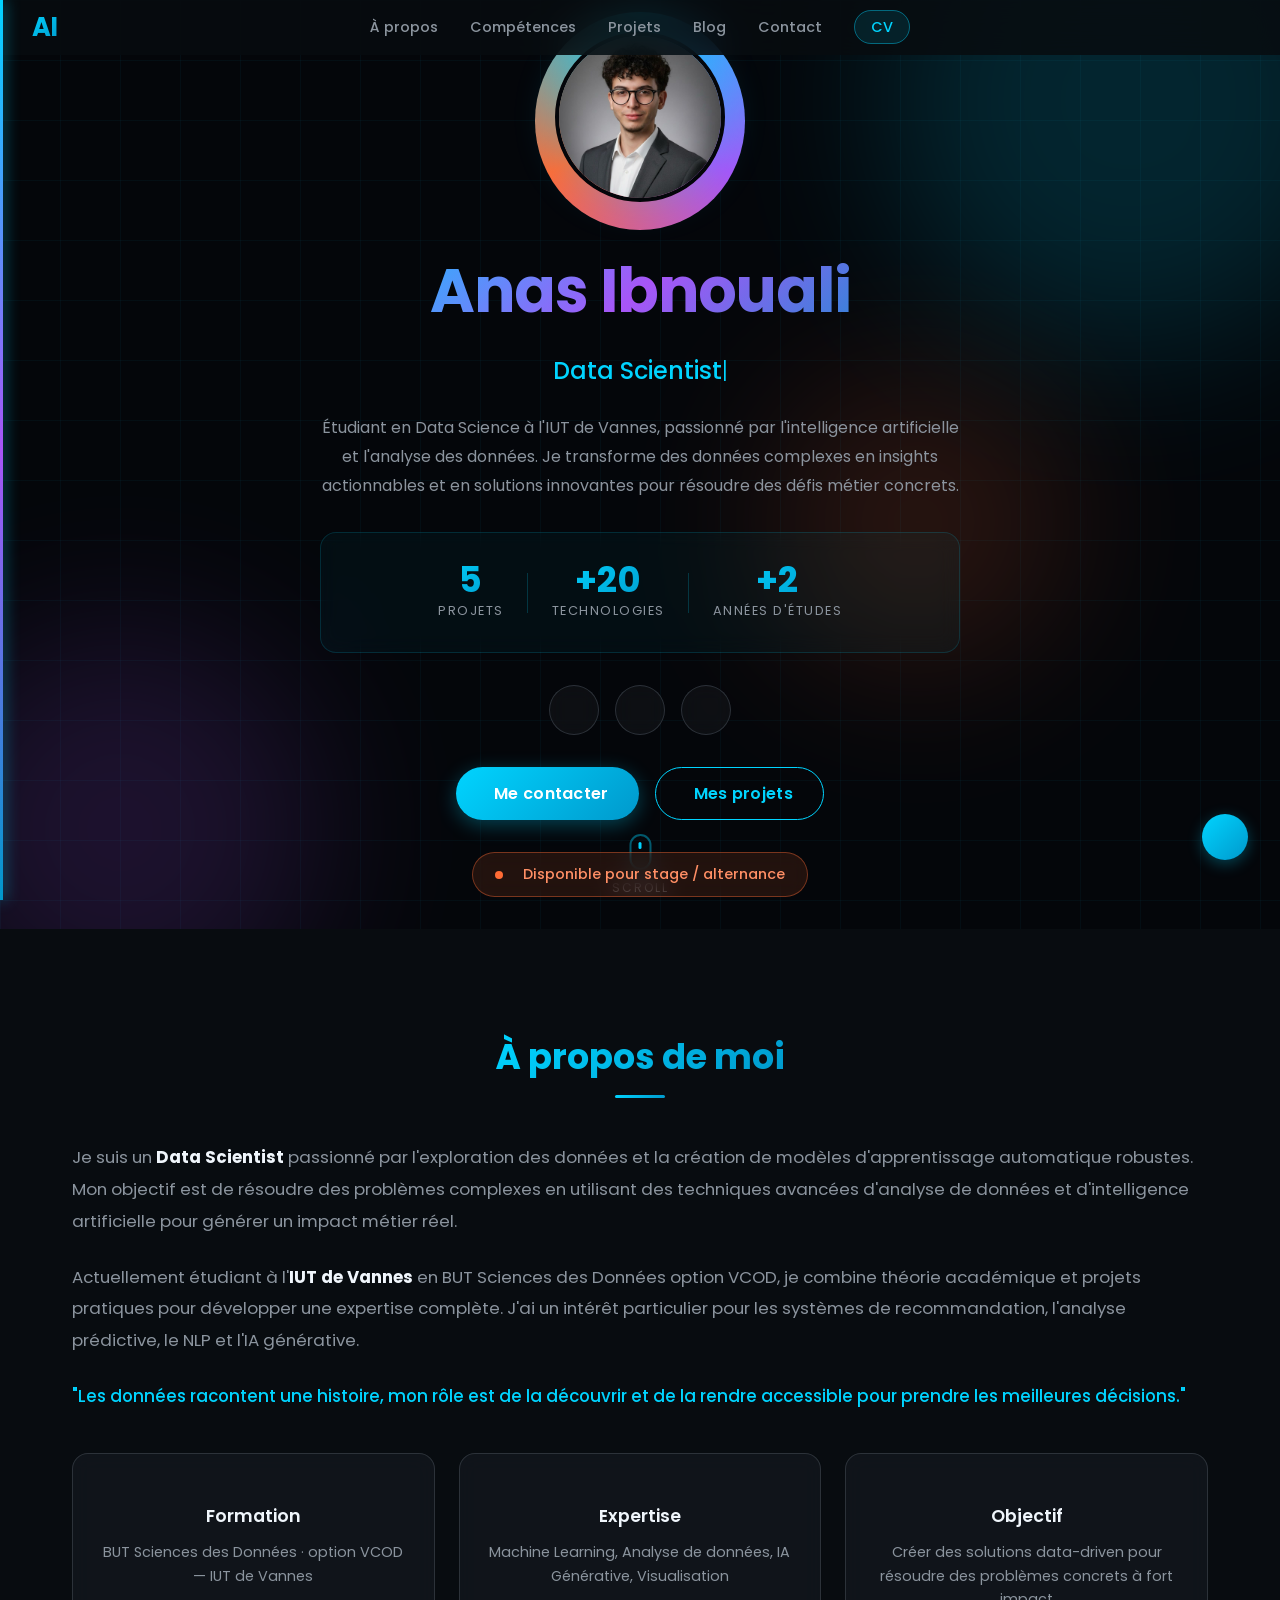
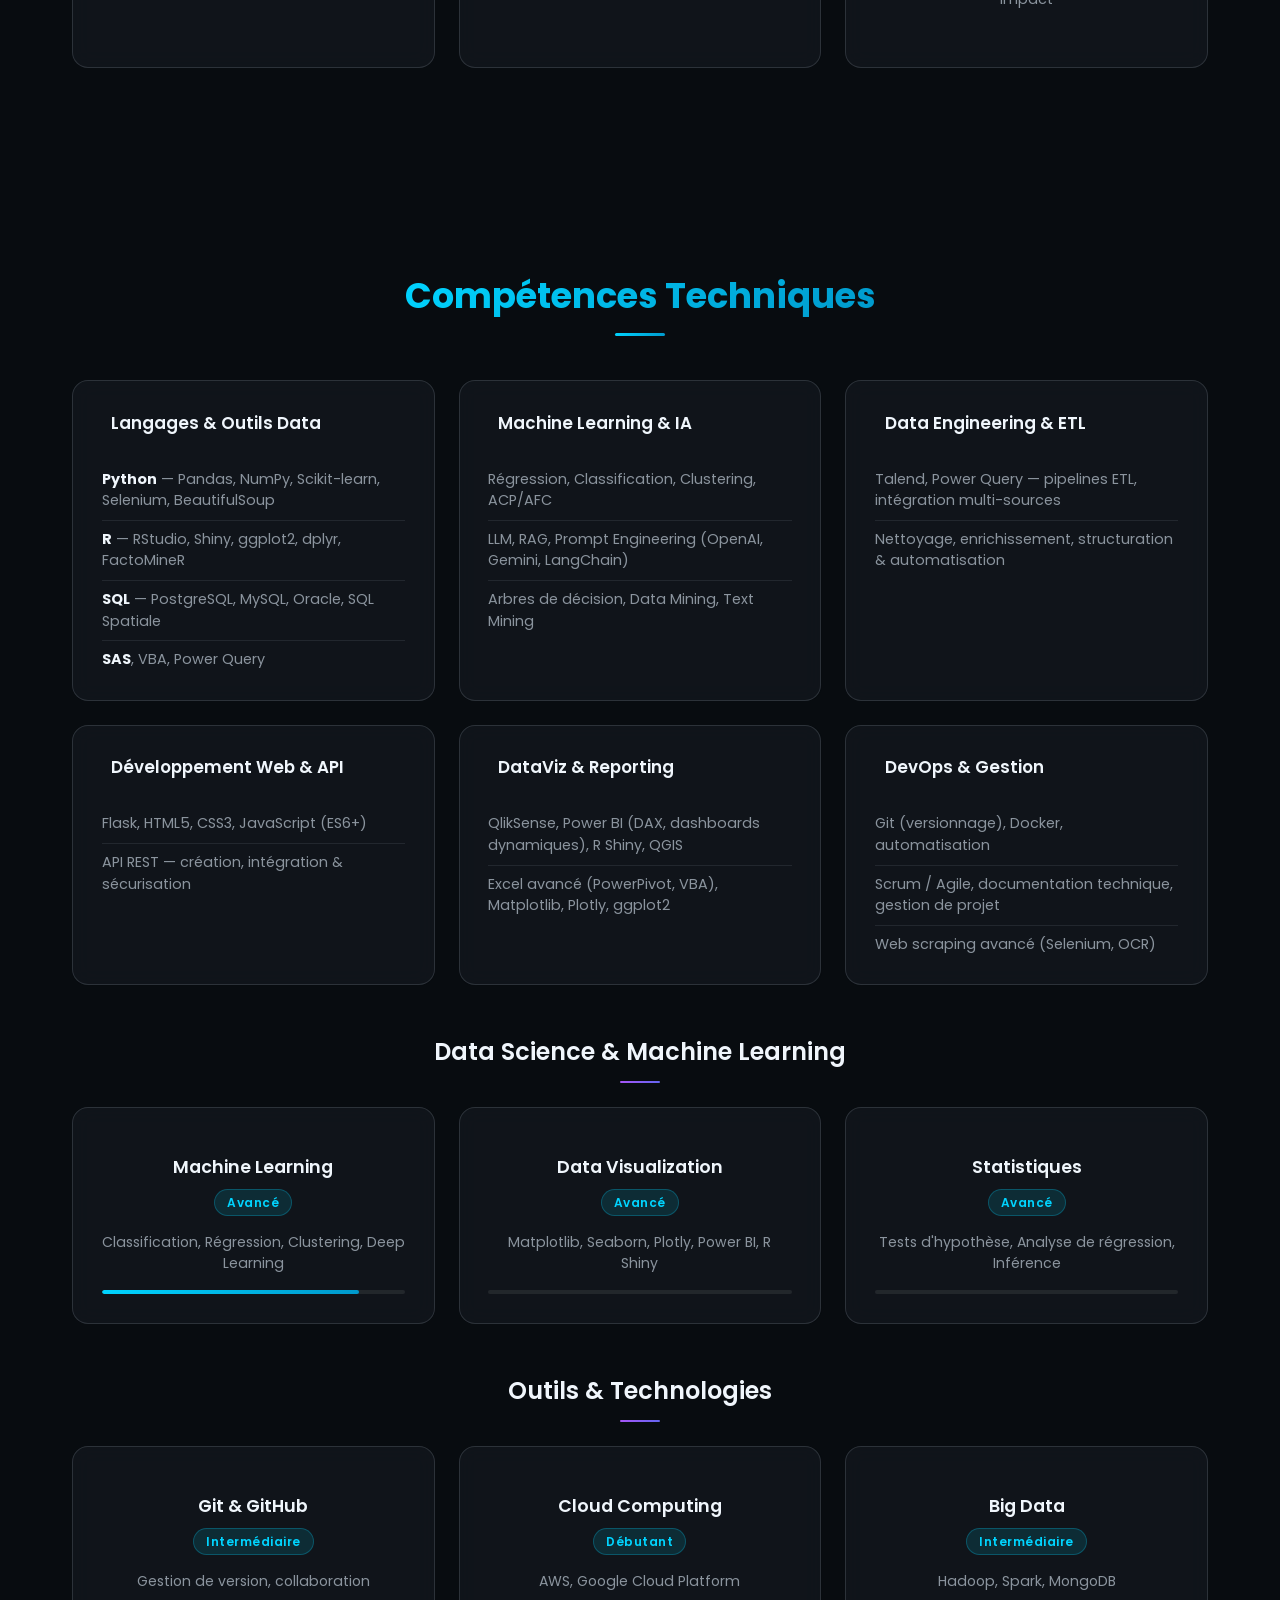
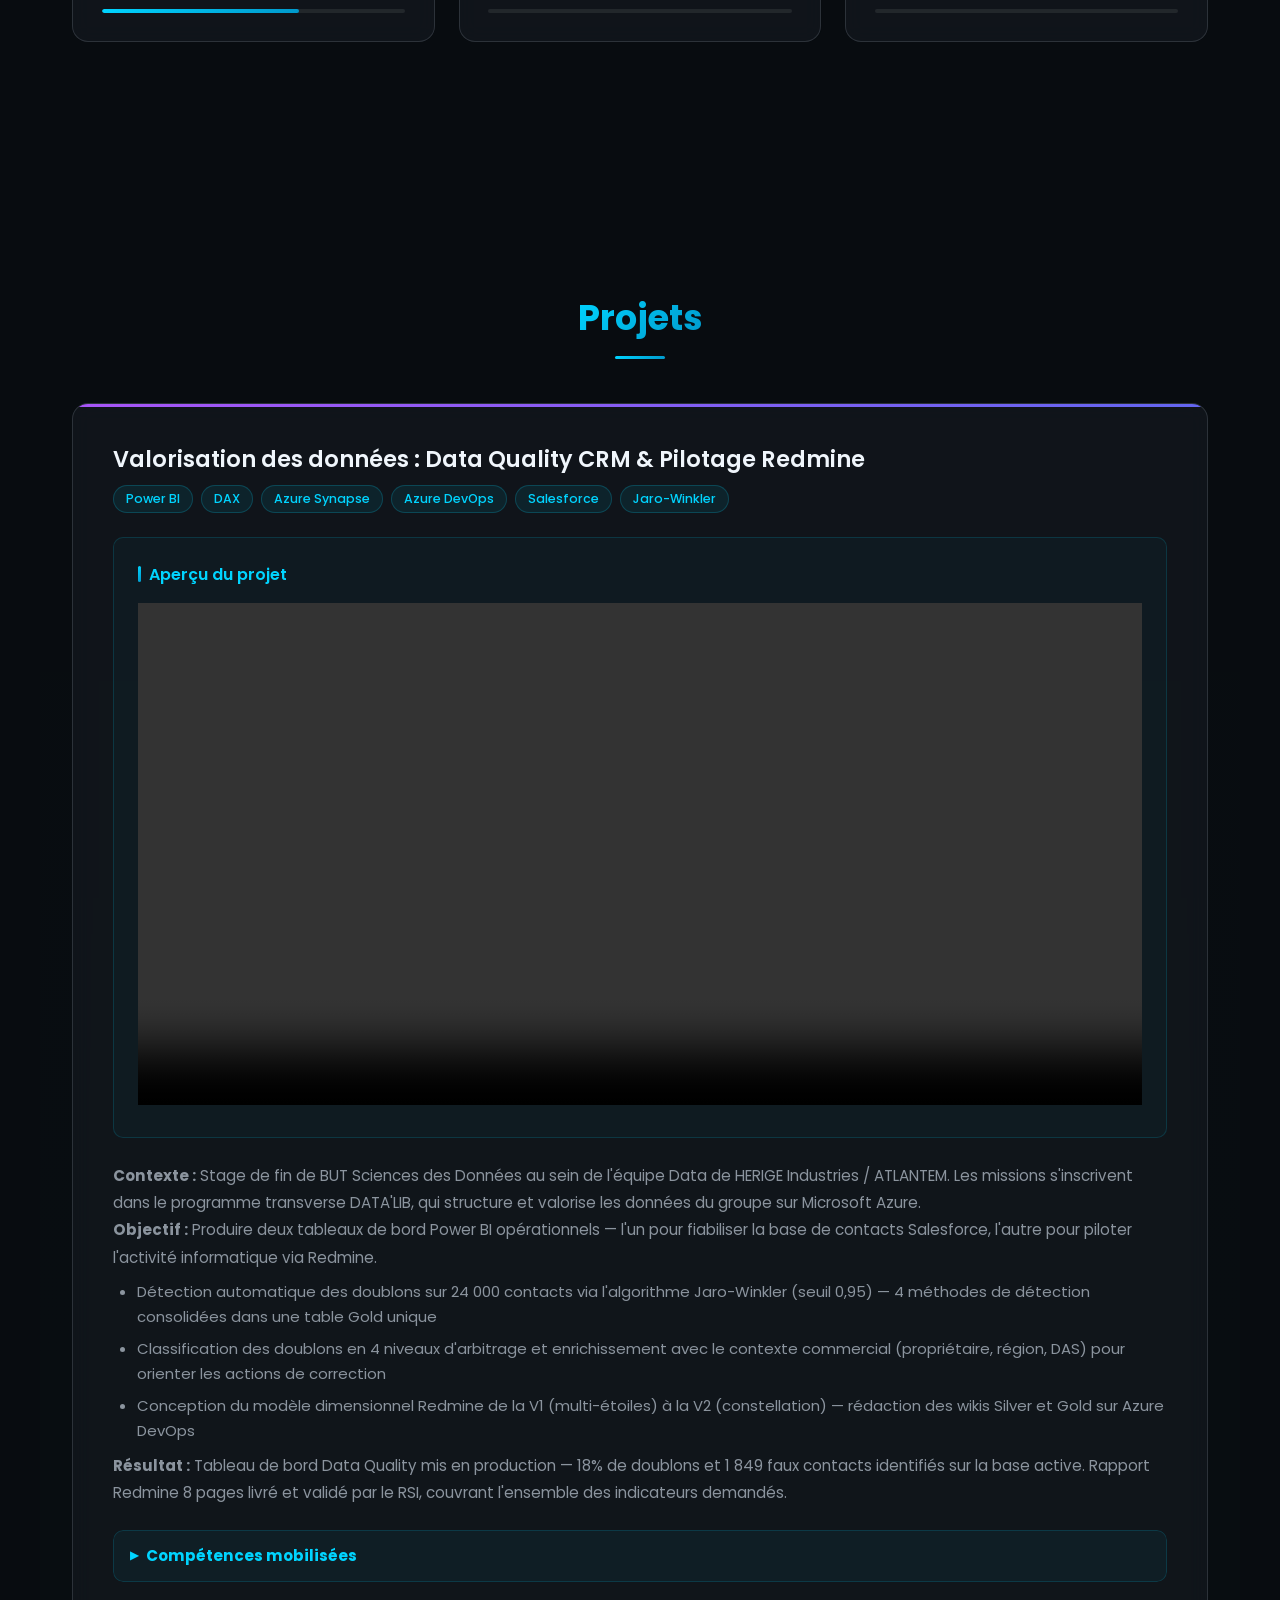
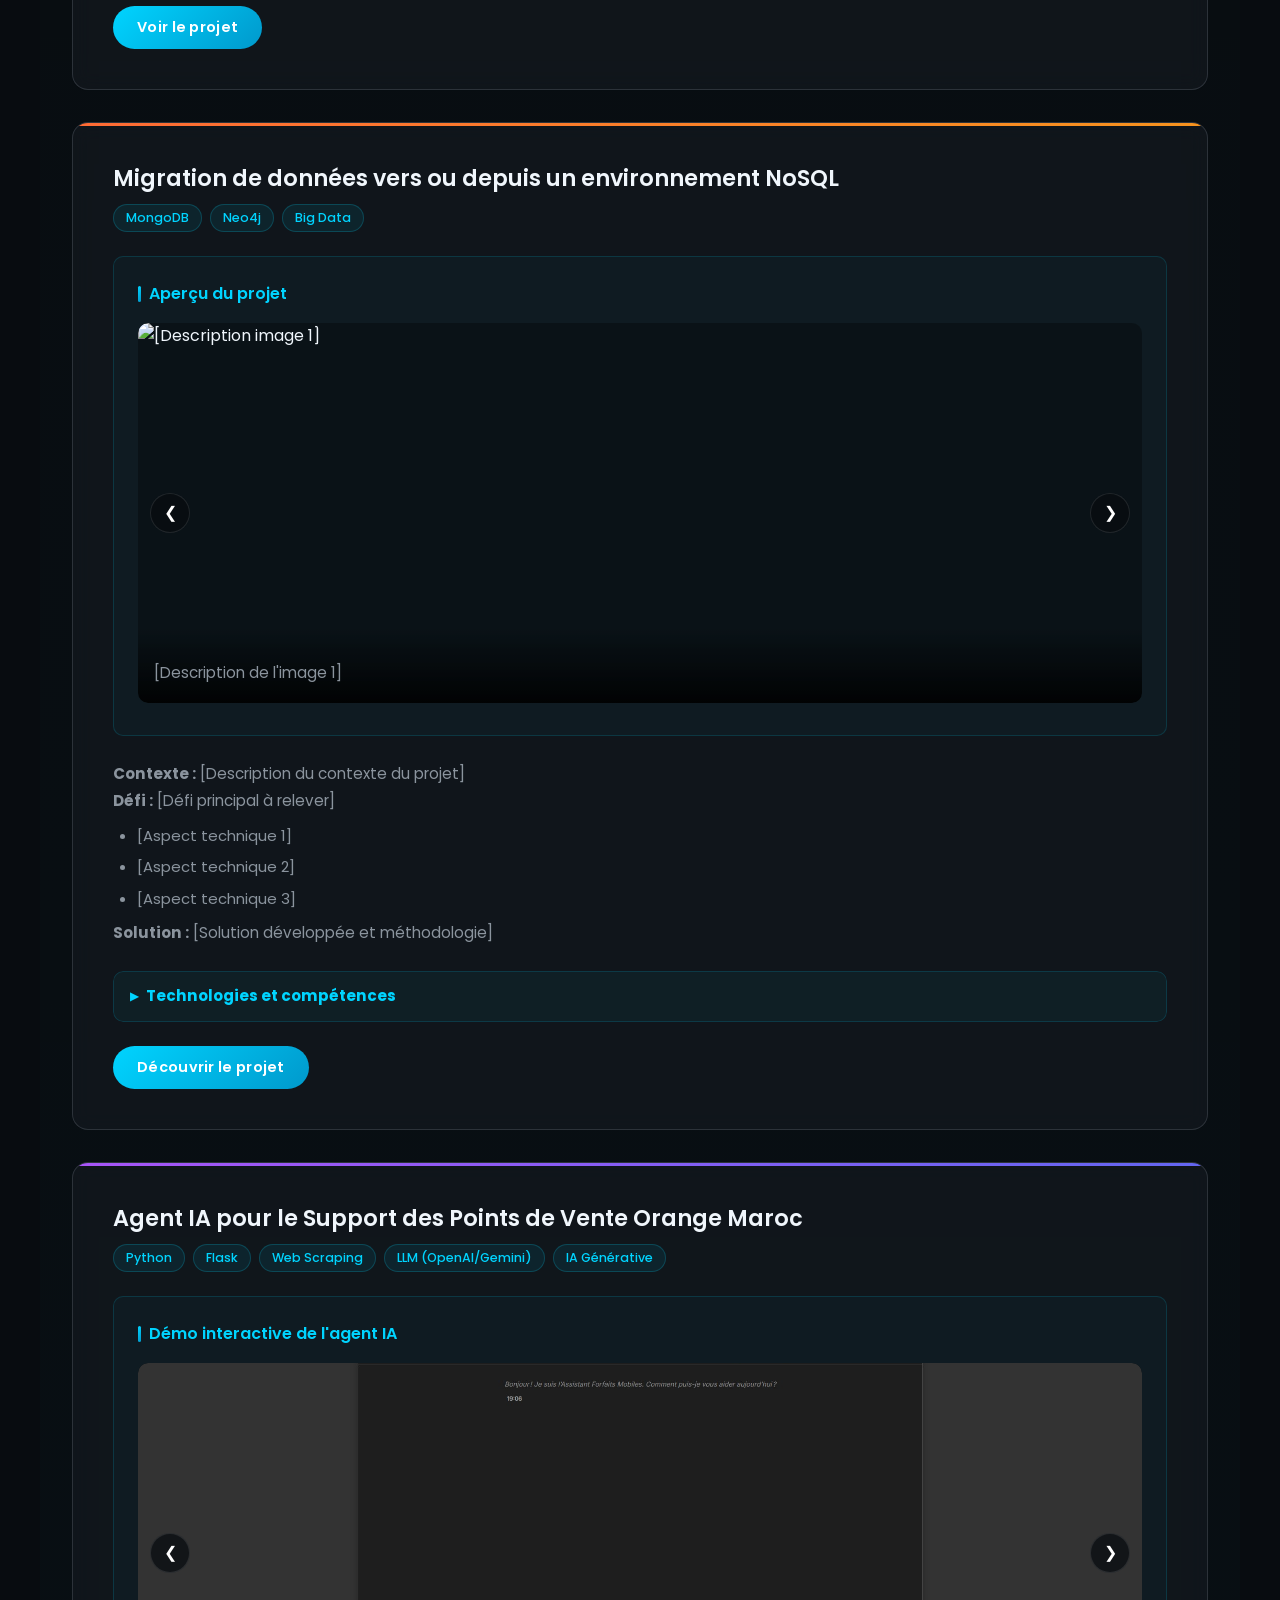
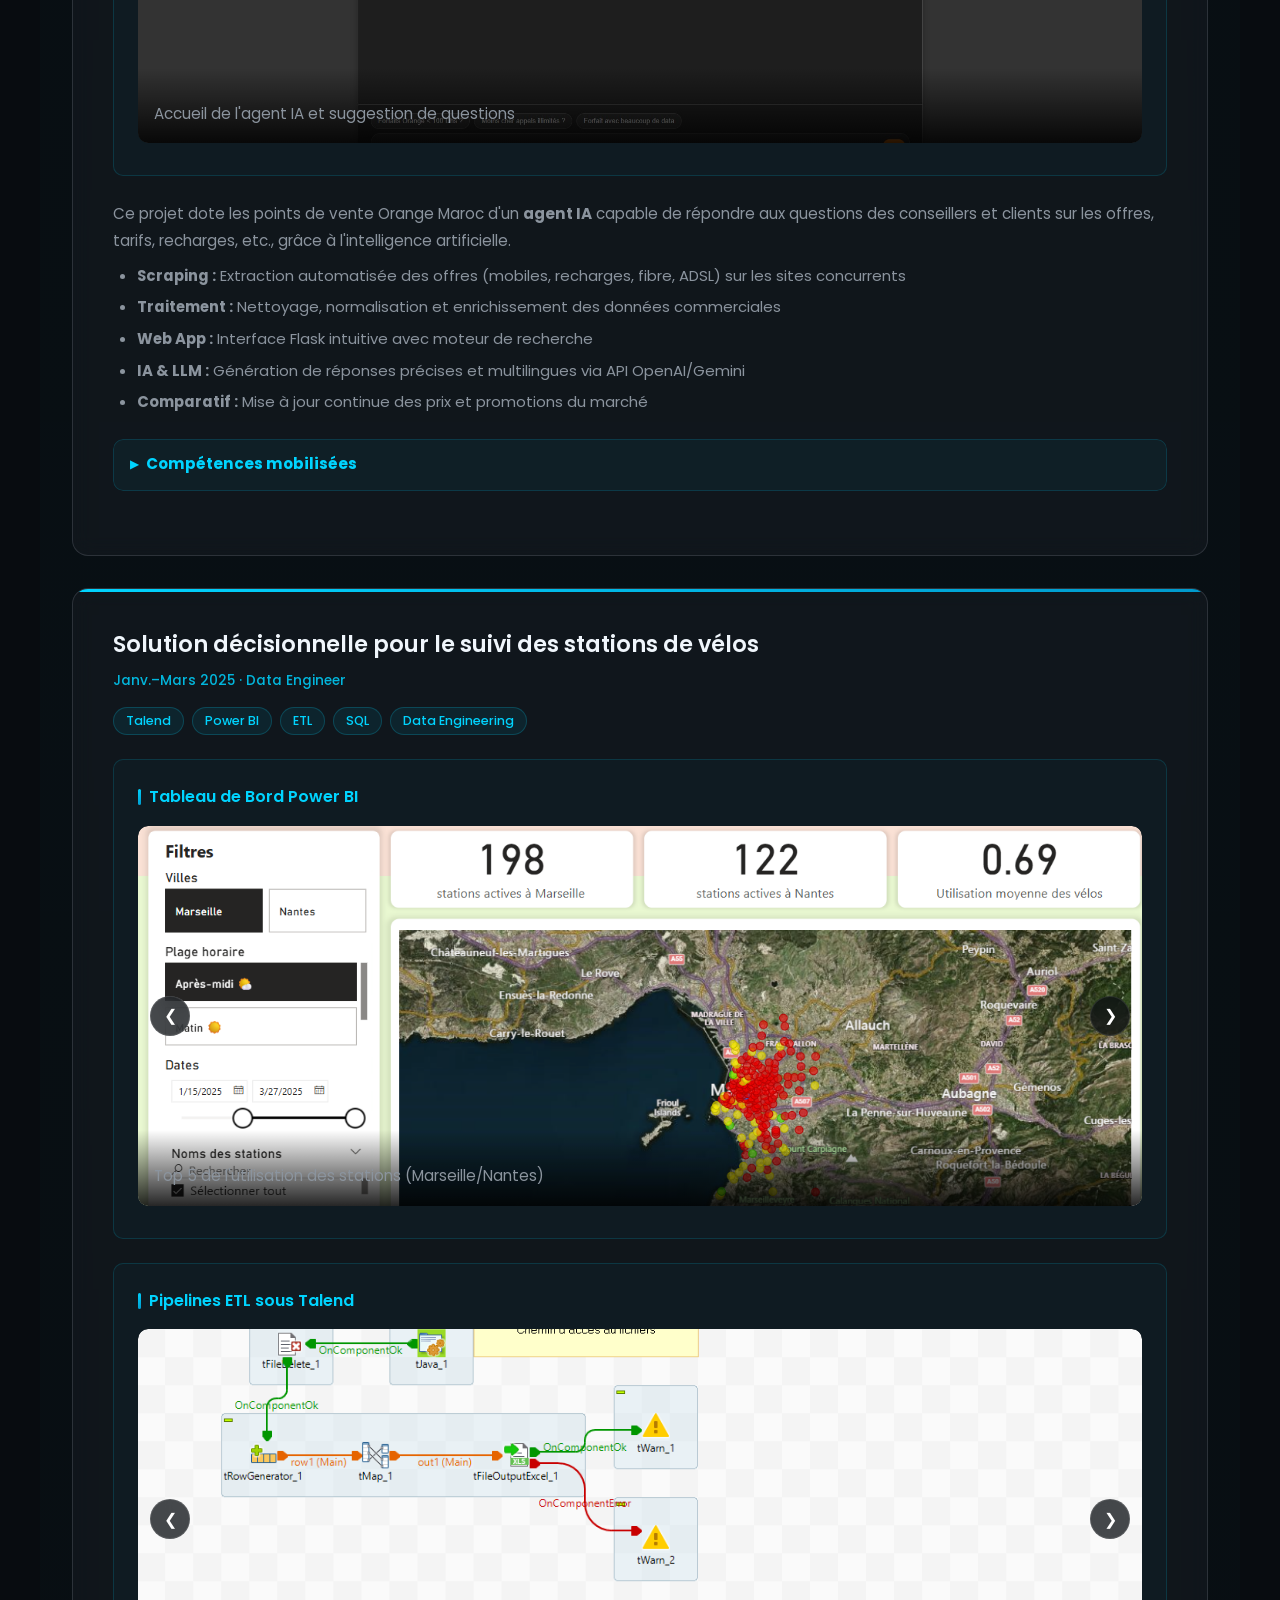
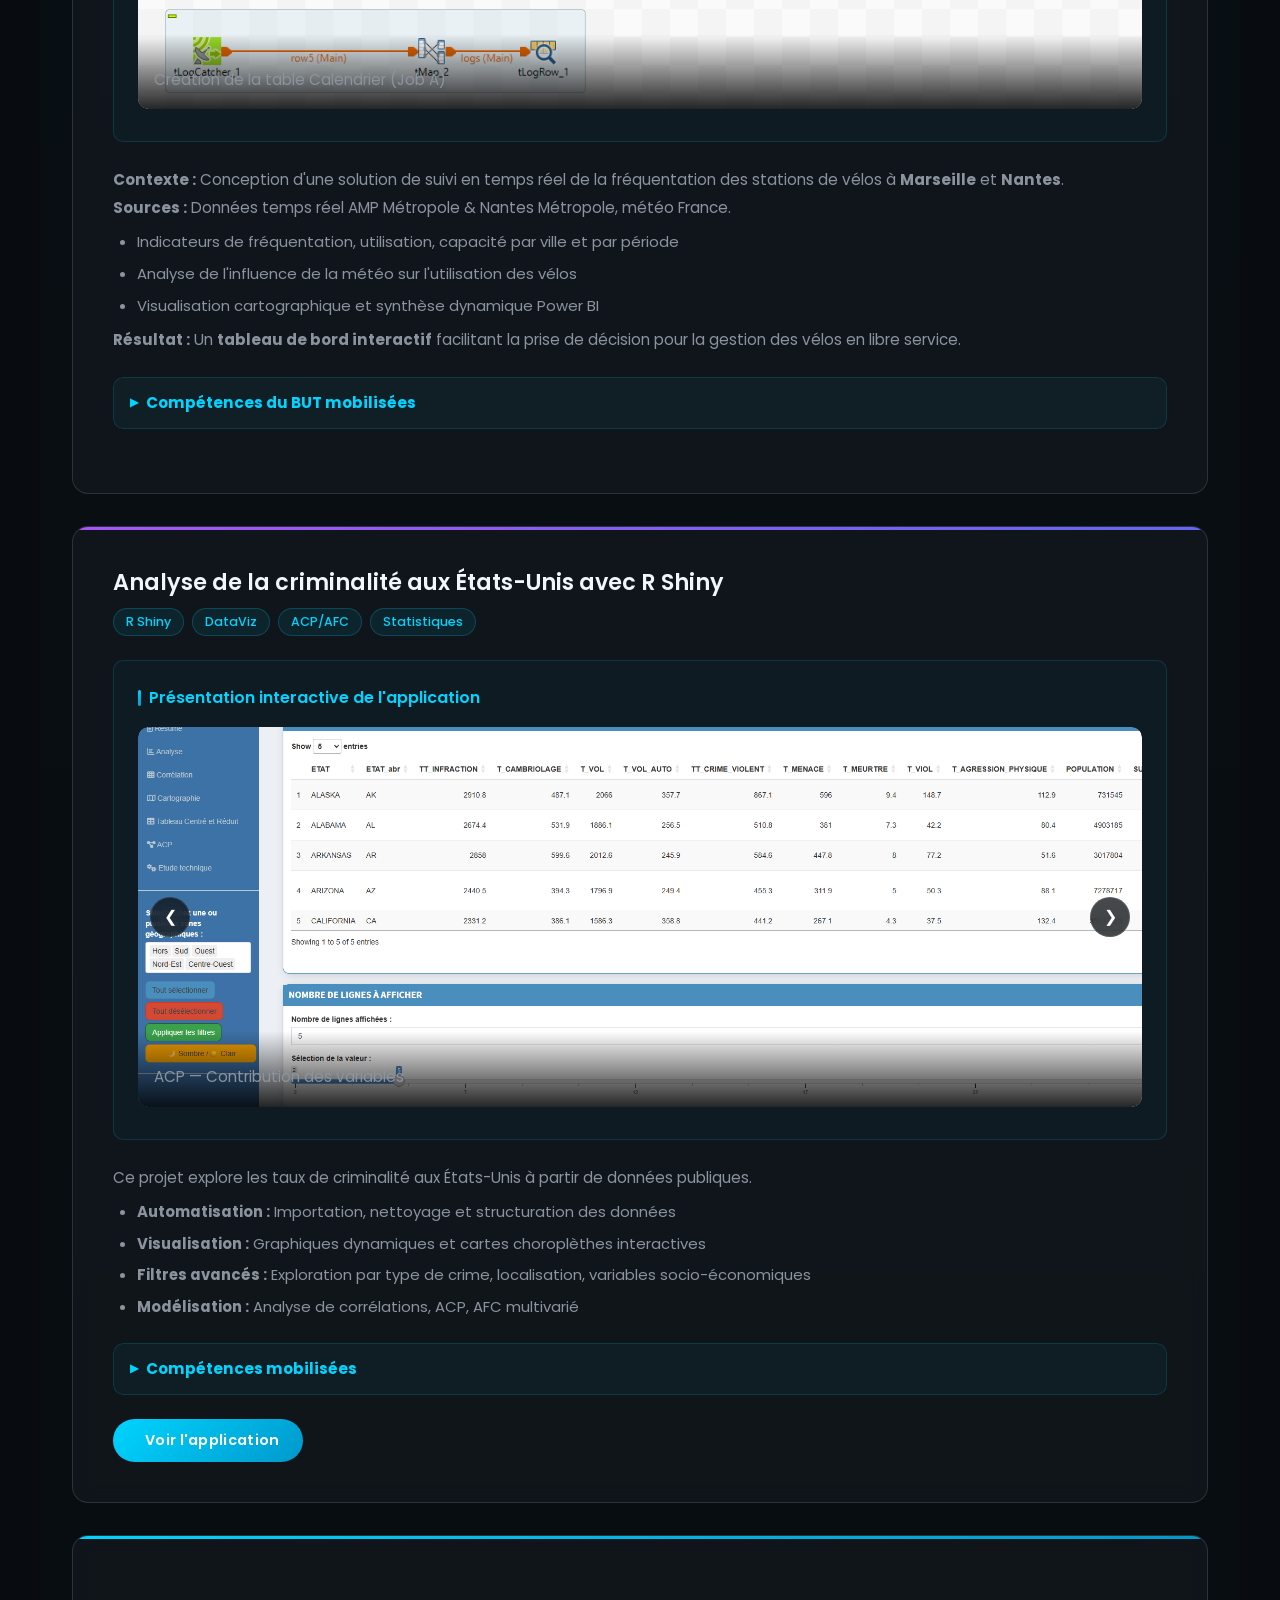
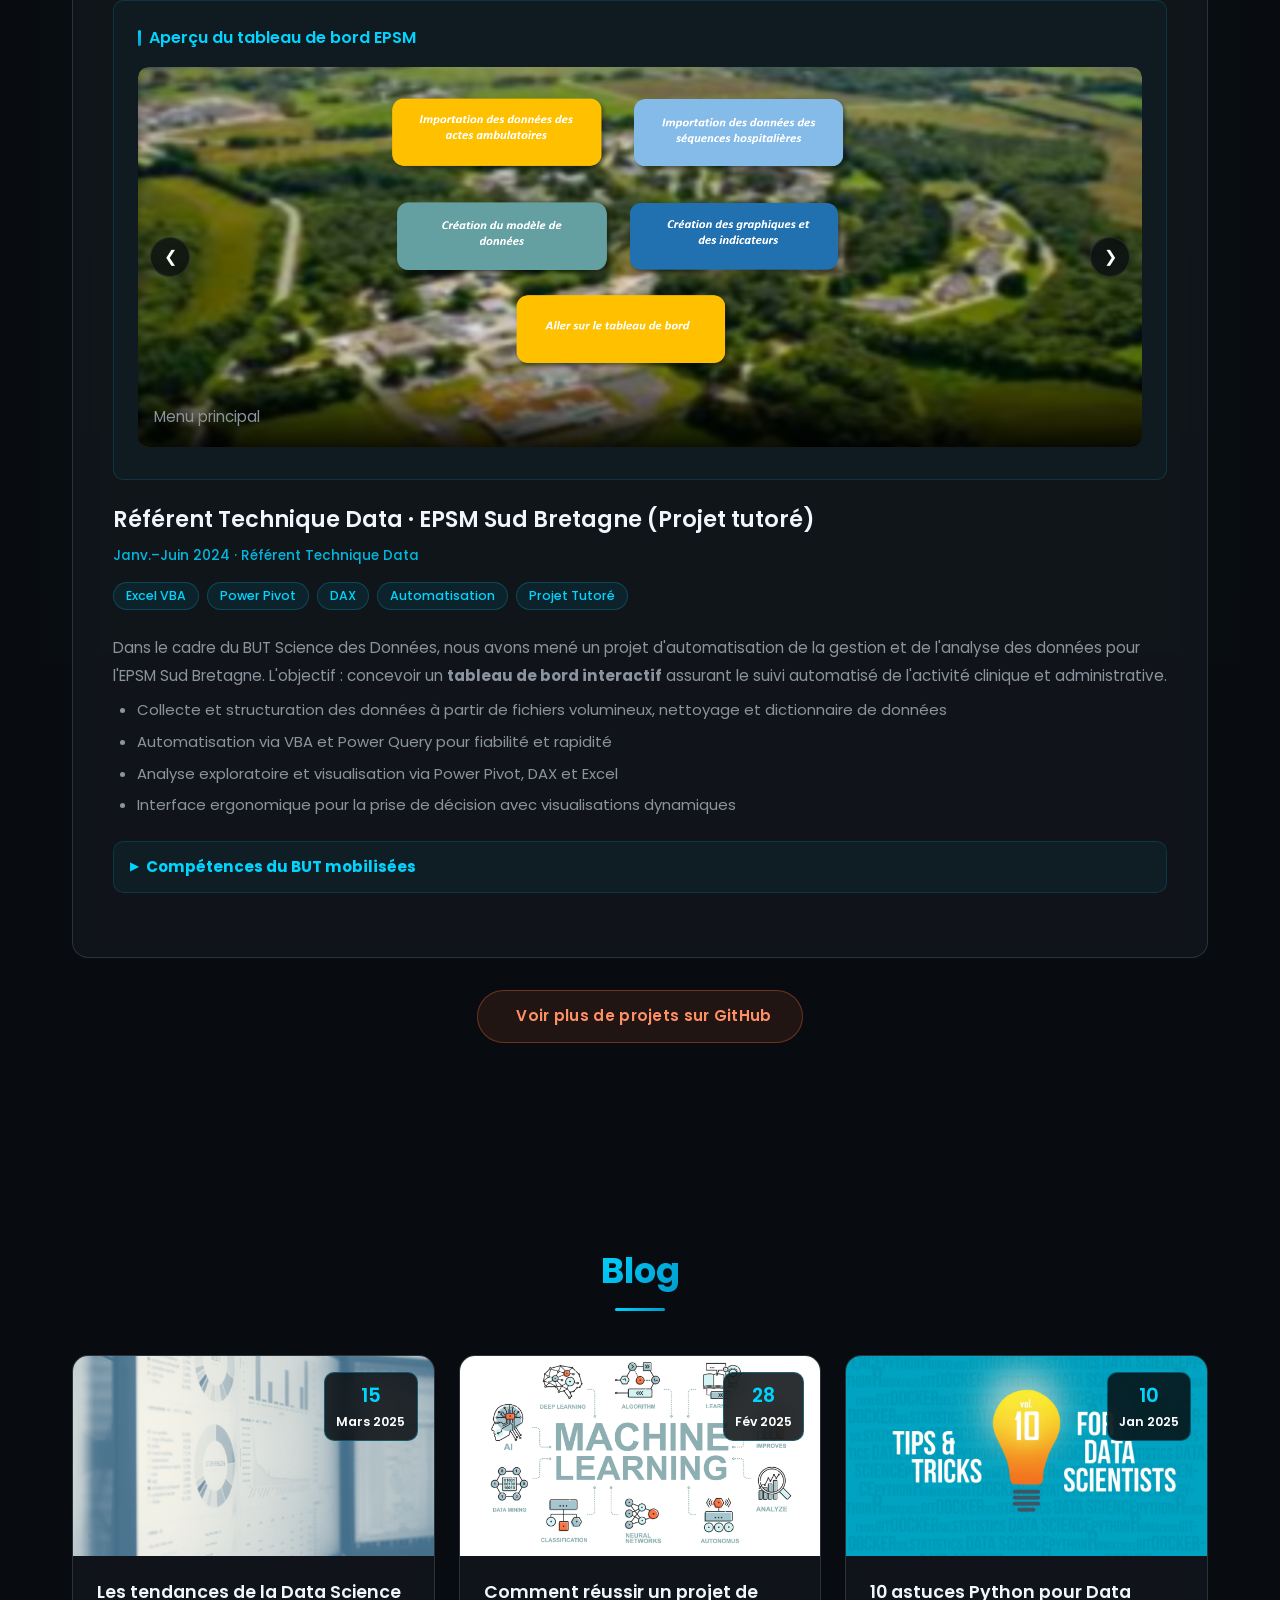
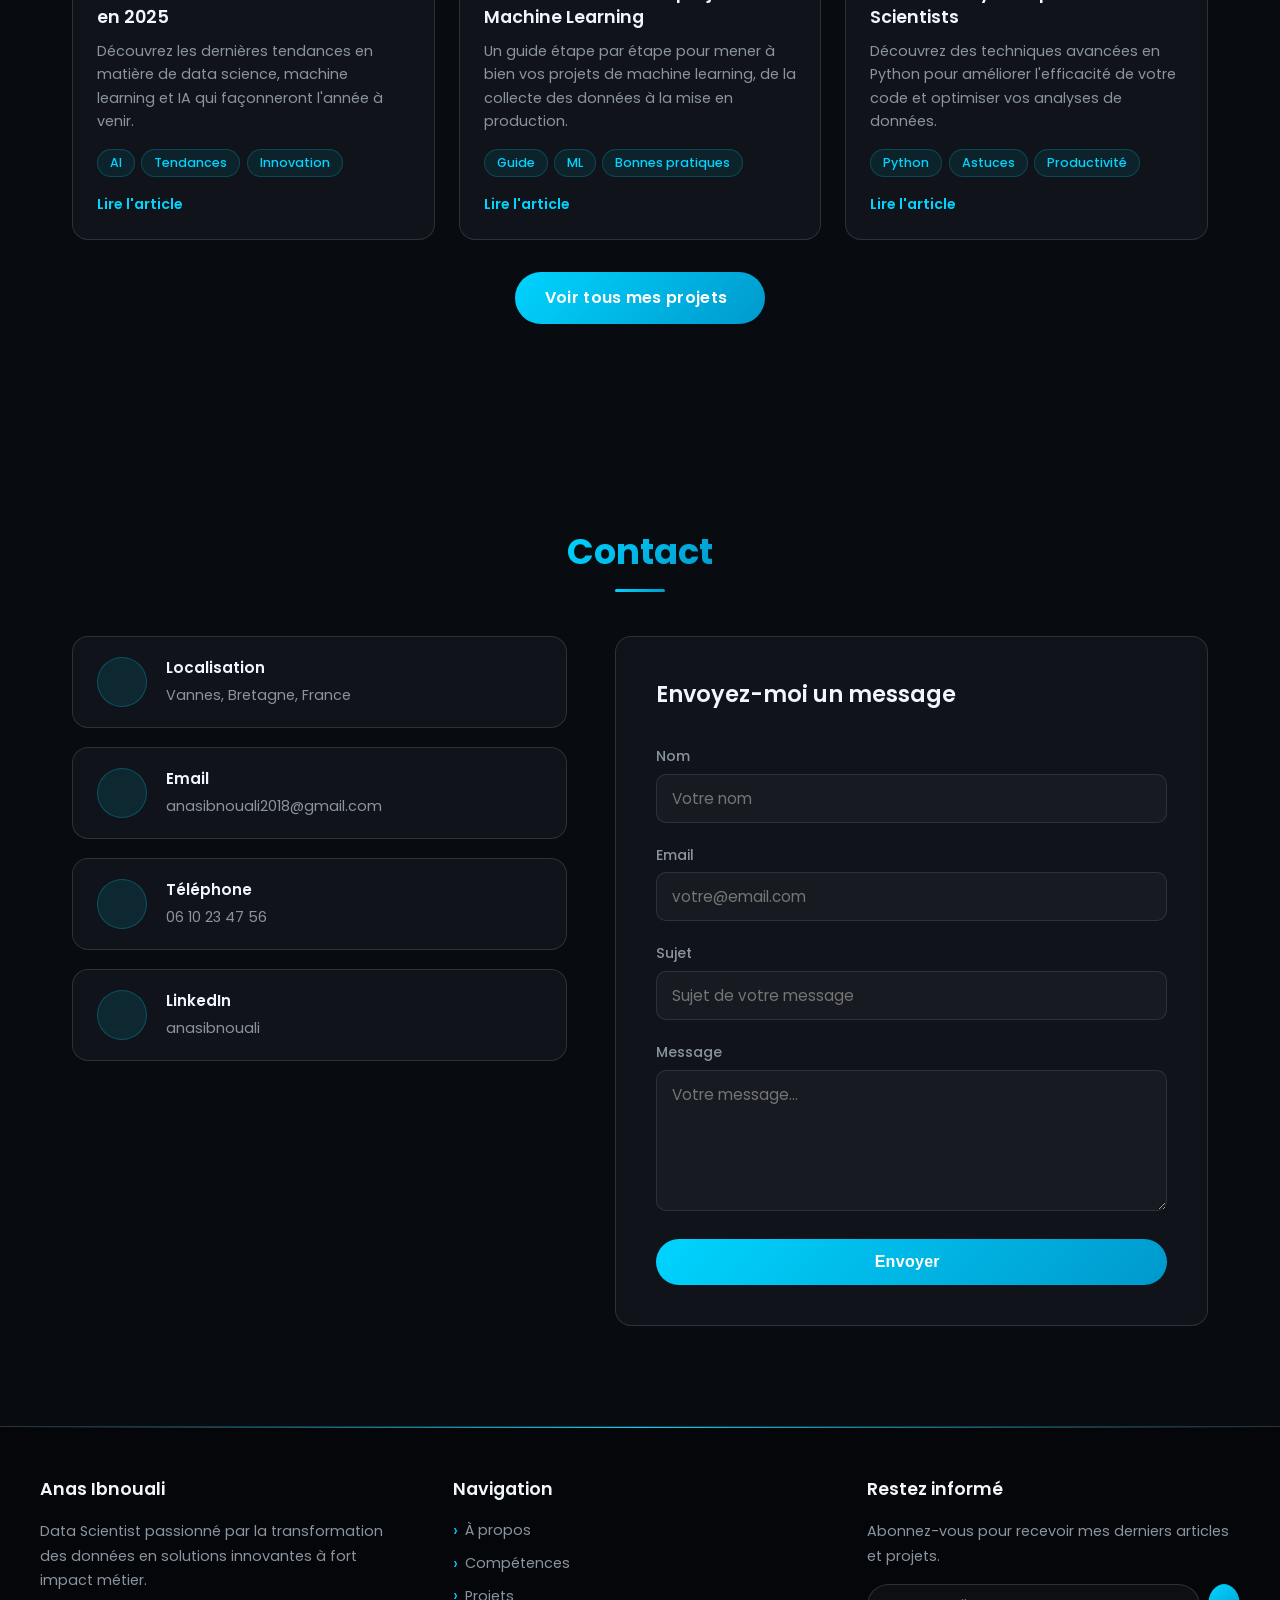
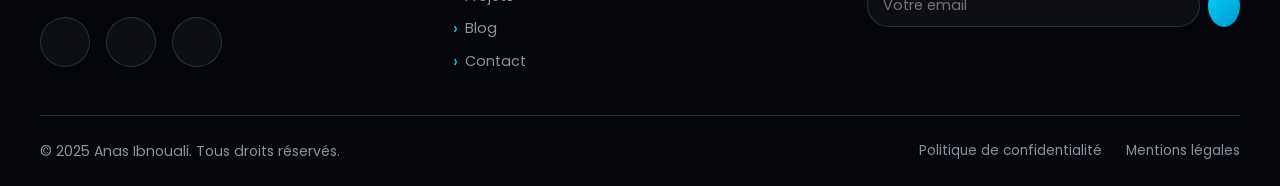
==== Index.html @ 029600d3 "Initial commit - Portfolio Anas Ibnouali" ====
<!DOCTYPE html>
<html lang="fr">
<head>
    <meta charset="UTF-8">
    <meta name="viewport" content="width=device-width, initial-scale=1.0">
    <meta name="description" content="Portfolio d'Anas Ibnouali - Data Scientist & ML Engineer spécialisé en Machine Learning, IA et visualisation de données. Étudiant à l'IUT de Vannes.">
    <meta name="keywords" content="Data Science, Machine Learning, IA, Python, R, Portfolio, Anas Ibnouali, Analyste données">
    <meta name="author" content="Anas Ibnouali">
    <meta property="og:title" content="Portfolio - Anas Ibnouali | Data Scientist & ML Engineer">
    <meta property="og:description" content="Data Scientist passionné par l'IA et l'analyse de données. Découvrez mes projets et compétences.">
    <meta property="og:type" content="website">
    <meta property="og:image" content="Images/photo.png">
    <meta name="twitter:card" content="summary_large_image">
    <meta name="theme-color" content="#00d4ff">
    <link rel="icon" type="image/x-icon" href="Images/favicon.ico">
    <link rel="manifest" href="manifest.json">
    <title>Portfolio - Anas Ibnouali | Data Scientist & ML Engineer</title>

    <link rel="preload" href="Styles/styles.css" as="style">
    <link rel="preload" href="https://fonts.googleapis.com/css2?family=Poppins:wght@300;400;500;600;700&display=swap" as="style">

    <link rel="stylesheet" href="Styles/styles.css">
    <link href="https://fonts.googleapis.com/css2?family=Poppins:wght@300;400;500;600;700&display=swap" rel="stylesheet">

    <script src="Scripts/script.js" defer></script>
    <script src="https://kit.fontawesome.com/a076d05399.js" crossorigin="anonymous" defer></script>

    <script type="application/ld+json">
    {
        "@context": "https://schema.org",
        "@type": "Person",
        "name": "Anas Ibnouali",
        "jobTitle": "Data Scientist",
        "description": "Étudiant en Data Science à l'IUT de Vannes, spécialisé en Machine Learning et IA",
        "url": "https://anasibnouali.github.io",
        "sameAs": [
            "https://github.com/anasibnouali",
            "https://www.linkedin.com/in/anasibnouali/"
        ],
        "email": "anasibnouali2018@gmail.com",
        "alumniOf": "IUT de Vannes",
        "knowsAbout": ["Data Science", "Machine Learning", "Python", "R", "SQL", "Power BI"]
    }
    </script>
</head>
<body>

<div class="neon-sidebar"></div>

<header>
    <div class="hero-bg">
        <div class="hero-grid"></div>
        <div class="hero-orb hero-orb-1"></div>
        <div class="hero-orb hero-orb-2"></div>
        <div class="hero-orb hero-orb-3"></div>
    </div>

    <div class="header-content">
        <div class="profile-picture">
            <div class="profile-glow"></div>
            <img src="Images/photo.png" alt="Anas Ibnouali" class="profile-img">
        </div>

        <h1 class="header-title">Anas Ibnouali</h1>

        <div class="title-animation">
            <span class="typing-text" id="typingText"></span><span class="cursor">|</span>
        </div>

        <p class="bio">
            Étudiant en Data Science à l'IUT de Vannes, passionné par l'intelligence artificielle et l'analyse des données.
            Je transforme des données complexes en insights actionnables et en solutions innovantes pour résoudre des défis métier concrets.
        </p>

        <div class="stats-container">
            <div class="stat-item">
                <span class="stat-number" data-target="5">0</span>
                <span class="stat-label">Projets</span>
            </div>
            <div class="stat-item">
                <span class="stat-number" data-target="20">0</span>
                <span class="stat-label">Technologies</span>
            </div>
            <div class="stat-item">
                <span class="stat-number" data-target="2">0</span>
                <span class="stat-label">Années d'études</span>
            </div>
        </div>

        <div class="social-icons">
            <a href="https://github.com/anasibnouali" class="icon" aria-label="GitHub" target="_blank" rel="noopener">
                <i class="fab fa-github"></i>
                <span class="tooltip">GitHub</span>
            </a>
            <a href="https://www.linkedin.com/in/anasibnouali/" class="icon" aria-label="LinkedIn" target="_blank" rel="noopener">
                <i class="fab fa-linkedin"></i>
                <span class="tooltip">LinkedIn</span>
            </a>
            <a href="mailto:anasibnouali2018@gmail.com" class="icon" aria-label="Email">
                <i class="fas fa-envelope"></i>
                <span class="tooltip">Email</span>
            </a>
        </div>

        <div class="cta-buttons">
            <a href="#contact" class="btn primary-btn">
                <i class="fas fa-envelope"></i>
                Me contacter
            </a>
            <a href="#projets" class="btn secondary-btn">
                <i class="fas fa-rocket"></i>
                Mes projets
            </a>
        </div>

        <div class="badge-available">
            <span class="badge-pulse"></span>
            <i class="fas fa-bolt"></i>
            Disponible pour stage / alternance
        </div>
    </div>

    <div class="scroll-indicator">
        <div class="scroll-mouse">
            <div class="scroll-wheel"></div>
        </div>
        <span>Scroll</span>
    </div>
</header>

<nav class="navbar" id="navbar">
    <div class="logo">
        <a href="#" class="logo-text">AI</a>
    </div>
    <input type="checkbox" id="nav-toggle" class="nav-toggle">
    <label for="nav-toggle" class="nav-toggle-label" aria-label="Menu">
        <span></span>
    </label>
    <ul class="nav-menu">
        <li><a href="#about">À propos</a></li>
        <li><a href="#competences">Compétences</a></li>
        <li><a href="#projets">Projets</a></li>
        <li><a href="#blog">Blog</a></li>
        <li><a href="#contact">Contact</a></li>
        <li>
            <a href="docs/CV_ALTERNANCE (2)" class="cv-download" download target="_blank">
                CV <i class="fas fa-download"></i>
            </a>
        </li>
    </ul>
</nav>

<main>
    <!-- ===================== À PROPOS ===================== -->
    <section id="about" class="section">
        <h2 class="section-title"><span>À propos de moi</span></h2>
        <div class="about-content">
            <div class="about-text">
                <p>Je suis un <strong>Data Scientist</strong> passionné par l'exploration des données et la création de modèles d'apprentissage automatique robustes. Mon objectif est de résoudre des problèmes complexes en utilisant des techniques avancées d'analyse de données et d'intelligence artificielle pour générer un impact métier réel.</p>
                <p>Actuellement étudiant à l'<strong>IUT de Vannes</strong> en BUT Sciences des Données option VCOD, je combine théorie académique et projets pratiques pour développer une expertise complète. J'ai un intérêt particulier pour les systèmes de recommandation, l'analyse prédictive, le NLP et l'IA générative.</p>
                <p><em>"Les données racontent une histoire, mon rôle est de la découvrir et de la rendre accessible pour prendre les meilleures décisions."</em></p>

                <div class="key-points">
                    <div class="key-point">
                        <i class="fas fa-graduation-cap"></i>
                        <h3>Formation</h3>
                        <p>BUT Sciences des Données · option VCOD — IUT de Vannes</p>
                    </div>
                    <div class="key-point">
                        <i class="fas fa-brain"></i>
                        <h3>Expertise</h3>
                        <p>Machine Learning, Analyse de données, IA Générative, Visualisation</p>
                    </div>
                    <div class="key-point">
                        <i class="fas fa-chart-line"></i>
                        <h3>Objectif</h3>
                        <p>Créer des solutions data-driven pour résoudre des problèmes concrets à fort impact</p>
                    </div>
                </div>
            </div>
        </div>
    </section>

    <!-- ===================== COMPÉTENCES ===================== -->
    <section id="competences" class="section">
        <h2 class="section-title"><span>Compétences Techniques</span></h2>

        <div class="skills-advanced-grid">
            <div class="skills-block">
                <h3><i class="fas fa-code"></i> Langages & Outils Data</h3>
                <ul>
                    <li><b>Python</b> — Pandas, NumPy, Scikit-learn, Selenium, BeautifulSoup</li>
                    <li><b>R</b> — RStudio, Shiny, ggplot2, dplyr, FactoMineR</li>
                    <li><b>SQL</b> — PostgreSQL, MySQL, Oracle, SQL Spatiale</li>
                    <li><b>SAS</b>, VBA, Power Query</li>
                </ul>
            </div>
            <div class="skills-block">
                <h3><i class="fas fa-brain"></i> Machine Learning & IA</h3>
                <ul>
                    <li>Régression, Classification, Clustering, ACP/AFC</li>
                    <li>LLM, RAG, Prompt Engineering (OpenAI, Gemini, LangChain)</li>
                    <li>Arbres de décision, Data Mining, Text Mining</li>
                </ul>
            </div>
            <div class="skills-block">
                <h3><i class="fas fa-database"></i> Data Engineering & ETL</h3>
                <ul>
                    <li>Talend, Power Query — pipelines ETL, intégration multi-sources</li>
                    <li>Nettoyage, enrichissement, structuration & automatisation</li>
                </ul>
            </div>
            <div class="skills-block">
                <h3><i class="fas fa-server"></i> Développement Web & API</h3>
                <ul>
                    <li>Flask, HTML5, CSS3, JavaScript (ES6+)</li>
                    <li>API REST — création, intégration & sécurisation</li>
                </ul>
            </div>
            <div class="skills-block">
                <h3><i class="fas fa-chart-bar"></i> DataViz & Reporting</h3>
                <ul>
                    <li>QlikSense, Power BI (DAX, dashboards dynamiques), R Shiny, QGIS</li>
                    <li>Excel avancé (PowerPivot, VBA), Matplotlib, Plotly, ggplot2</li>
                </ul>
            </div>
            <div class="skills-block">
                <h3><i class="fas fa-tools"></i> DevOps & Gestion</h3>
                <ul>
                    <li>Git (versionnage), Docker, automatisation</li>
                    <li>Scrum / Agile, documentation technique, gestion de projet</li>
                    <li>Web scraping avancé (Selenium, OCR)</li>
                </ul>
            </div>
        </div>

        <h3 class="skills-subtitle">Data Science & Machine Learning</h3>
        <div class="skills-cards-grid">
            <div class="skill-card">
                <div class="skill-icon"><i class="fas fa-brain"></i></div>
                <h4 class="skill-title">Machine Learning</h4>
                <div class="skill-badge">Avancé</div>
                <p class="skill-desc">Classification, Régression, Clustering, Deep Learning</p>
                <div class="skill-progress"><div class="skill-progress-fill" style="--fill: 0.85" data-fill="0.85"></div></div>
            </div>
            <div class="skill-card">
                <div class="skill-icon"><i class="fas fa-chart-bar"></i></div>
                <h4 class="skill-title">Data Visualization</h4>
                <div class="skill-badge">Avancé</div>
                <p class="skill-desc">Matplotlib, Seaborn, Plotly, Power BI, R Shiny</p>
                <div class="skill-progress"><div class="skill-progress-fill" data-fill="0.90"></div></div>
            </div>
            <div class="skill-card">
                <div class="skill-icon"><i class="fas fa-calculator"></i></div>
                <h4 class="skill-title">Statistiques</h4>
                <div class="skill-badge">Avancé</div>
                <p class="skill-desc">Tests d'hypothèse, Analyse de régression, Inférence</p>
                <div class="skill-progress"><div class="skill-progress-fill" data-fill="0.88"></div></div>
            </div>
        </div>

        <h3 class="skills-subtitle">Outils & Technologies</h3>
        <div class="skills-cards-grid">
            <div class="skill-card">
                <div class="skill-icon"><i class="fab fa-git-alt"></i></div>
                <h4 class="skill-title">Git & GitHub</h4>
                <div class="skill-badge">Intermédiaire</div>
                <p class="skill-desc">Gestion de version, collaboration</p>
                <div class="skill-progress"><div class="skill-progress-fill" data-fill="0.65"></div></div>
            </div>
            <div class="skill-card">
                <div class="skill-icon"><i class="fas fa-cloud"></i></div>
                <h4 class="skill-title">Cloud Computing</h4>
                <div class="skill-badge">Débutant</div>
                <p class="skill-desc">AWS, Google Cloud Platform</p>
                <div class="skill-progress"><div class="skill-progress-fill" data-fill="0.35"></div></div>
            </div>
            <div class="skill-card">
                <div class="skill-icon"><i class="fas fa-server"></i></div>
                <h4 class="skill-title">Big Data</h4>
                <div class="skill-badge">Intermédiaire</div>
                <p class="skill-desc">Hadoop, Spark, MongoDB</p>
                <div class="skill-progress"><div class="skill-progress-fill" data-fill="0.55"></div></div>
            </div>
        </div>
    </section>

    <!-- ===================== PROJETS ===================== -->
		<section id="projets" class="section">
			<h2 class="section-title"><span>Projets</span></h2>

			<div class="project-card">
		<div class="project-content">
			<h3>Valorisation des données : Data Quality CRM & Pilotage Redmine</h3>
			<div class="project-tags">
				<span class="tag">Power BI</span>
				<span class="tag">DAX</span>
				<span class="tag">Azure Synapse</span>
				<span class="tag">Azure DevOps</span>
				<span class="tag">Salesforce</span>
				<span class="tag">Jaro-Winkler</span>
			</div>

			<section class="rounded-block">
				<h4>Aperçu du projet</h4>
				<div class="video-container">
					<video controls width="100%">
						<source src="Videos/projet1-demo.mp4" type="video/mp4">
						Votre navigateur ne supporte pas la lecture de vidéos.
					</video>
				</div>
			</section>

			<p>
				<strong>Contexte :</strong> Stage de fin de BUT Sciences des Données au sein de l'équipe Data de HERIGE Industries / ATLANTEM. Les missions s'inscrivent dans le programme transverse DATA'LIB, qui structure et valorise les données du groupe sur Microsoft Azure.<br>
				<strong>Objectif :</strong> Produire deux tableaux de bord Power BI opérationnels — l'un pour fiabiliser la base de contacts Salesforce, l'autre pour piloter l'activité informatique via Redmine.
			</p>
			<ul>
				<li>Détection automatique des doublons sur 24 000 contacts via l'algorithme Jaro-Winkler (seuil 0,95) — 4 méthodes de détection consolidées dans une table Gold unique</li>
				<li>Classification des doublons en 4 niveaux d'arbitrage et enrichissement avec le contexte commercial (propriétaire, région, DAS) pour orienter les actions de correction</li>
				<li>Conception du modèle dimensionnel Redmine de la V1 (multi-étoiles) à la V2 (constellation) — rédaction des wikis Silver et Gold sur Azure DevOps</li>
			</ul>
			<p><strong>Résultat :</strong> Tableau de bord Data Quality mis en production — 18% de doublons et 1 849 faux contacts identifiés sur la base active. Rapport Redmine 8 pages livré et validé par le RSI, couvrant l'ensemble des indicateurs demandés.</p>

			<details class="sae-details">
				<summary><b>Compétences mobilisées</b></summary>
				<ul>
					<li>Modélisation dimensionnelle — schéma en constellation (V1 → V2)</li>
					<li>DAX avancé — SWITCH, USERELATIONSHIP, colonnes calculées</li>
					<li>Conception du modèle de données Silver et Gold sur Azure Synapse</li>
					<li>Rédaction de spécifications techniques — wikis et User Stories Azure DevOps</li>
					<li>Méthode agile SCRUMBAN — daily, backlog, cycles de 3 semaines</li>
				</ul>
			</details>
			<div class="project-links">
				<a href="#" class="btn project-btn" target="_blank">Voir le projet</a>
			</div>
		</div>
	</div>

        <!-- Projet 2 — Placeholder -->
        <div class="project-card">
            <div class="project-content">
                <h3>Migration de données vers ou depuis un environnement NoSQL</h3>

                <div class="project-tags">
                    <span class="tag">MongoDB</span>
                    <span class="tag">Neo4j</span>
                    <span class="tag">Big Data</span>
                </div>

                <section class="rounded-block">
                    <h4>Aperçu du projet</h4>
                    <div class="image-slider">
                        <button class="prev" aria-label="Précédent">❮</button>
                        <div class="slides">
                            <div class="slide" style="display:block;">
                                <img src="Images/projet2-1.jpg" alt="[Description image 1]">
                                <p>[Description de l'image 1]</p>
                            </div>
                            <div class="slide" style="display:none;">
                                <img src="Images/projet2-2.jpg" alt="[Description image 2]">
                                <p>[Description de l'image 2]</p>
                            </div>
                            <div class="slide" style="display:none;">
                                <img src="Images/projet2-3.jpg" alt="[Description image 3]">
                                <p>[Description de l'image 3]</p>
                            </div>
                        </div>
                        <button class="next" aria-label="Suivant">❯</button>
                    </div>
                </section>

                <p>
                    <strong>Contexte :</strong> [Description du contexte du projet]<br>
                    <strong>Défi :</strong> [Défi principal à relever]
                </p>
                <ul>
                    <li>[Aspect technique 1]</li>
                    <li>[Aspect technique 2]</li>
                    <li>[Aspect technique 3]</li>
                </ul>
                <p><strong>Solution :</strong> [Solution développée et méthodologie]</p>

                <details class="sae-details">
                    <summary><b>Technologies et compétences</b></summary>
                    <ul>
                        <li>Bases de données NoSQL (MongoDB, Neo4j)</li>
                        <li>Big Data — enjeux stockage et extraction</li>
                        <li>Méthodes statistiques pour la Big Data</li>
                        <li>Développement web (Flask, Streamlit, Dash)</li>
                    </ul>
                </details>
                <div class="project-links">
                    <a href="#" class="btn project-btn" target="_blank">Découvrir le projet</a>
                </div>
            </div>
        </div>

        <!-- Projet 3 — Agent IA Orange Maroc -->
        <div class="project-card">
            <div class="project-content">
                <h3>Agent IA pour le Support des Points de Vente Orange Maroc</h3>
                <div class="project-tags">
                    <span class="tag">Python</span>
                    <span class="tag">Flask</span>
                    <span class="tag">Web Scraping</span>
                    <span class="tag">LLM (OpenAI/Gemini)</span>
                    <span class="tag">IA Générative</span>
                </div>

                <section class="rounded-block">
                    <h4>Démo interactive de l'agent IA</h4>
                    <div class="image-slider">
                        <button class="prev" aria-label="Précédent">❮</button>
                        <div class="slides">
                            <div class="slide" style="display:block;">
                                <img src="Images/AgentInterface.jpg" alt="Interface agent IA">
                                <p>Accueil de l'agent IA et suggestion de questions</p>
                            </div>
                            <div class="slide" style="display:none;">
                                <img src="Images/AgentAI2.jpg" alt="Discussion agent IA">
                                <p>Réponse intelligente et conversation avec l'agent</p>
                            </div>
                            <div class="slide" style="display:none;">
                                <img src="Images/SVGTOPNG.jpg" alt="Conversion SVG en PNG">
                                <p>Conversion automatisée d'images pour l'OCR</p>
                            </div>
                            <div class="slide" style="display:none;">
                                <img src="Images/AnalyseImageAVEAPIgemini.jpg" alt="Analyse image API Gemini">
                                <p>Extraction de texte via Gemini API</p>
                            </div>
                            <div class="slide" style="display:none;">
                                <img src="Images/Comparaison1.jpg" alt="Comparaison offres 1">
                                <p>Comparaison interactive des offres opérateurs (vue 1)</p>
                            </div>
                            <div class="slide" style="display:none;">
                                <img src="Images/comparaison2.jpg" alt="Comparaison offres 2">
                                <p>Comparaison interactive des offres opérateurs (vue 2)</p>
                            </div>
                            <div class="slide" style="display:none;">
                                <img src="Images/Prompt.png.jpg" alt="Prompt LLM">
                                <p>Prompt sur-mesure pour le LLM (Gemini/OpenAI)</p>
                            </div>
                            <div class="slide" style="display:none;">
                                <img src="Images/SCRAPACESSOIRESIAM.jpg" alt="Scraping IAM">
                                <p>Scraping d'accessoires sur le site IAM</p>
                            </div>
                        </div>
                        <button class="next" aria-label="Suivant">❯</button>
                    </div>
                </section>

                <p>
                    Ce projet dote les points de vente Orange Maroc d'un <b>agent IA</b> capable de répondre aux questions des conseillers et clients sur les offres, tarifs, recharges, etc., grâce à l'intelligence artificielle.
                </p>
                <ul>
                    <li><b>Scraping :</b> Extraction automatisée des offres (mobiles, recharges, fibre, ADSL) sur les sites concurrents</li>
                    <li><b>Traitement :</b> Nettoyage, normalisation et enrichissement des données commerciales</li>
                    <li><b>Web App :</b> Interface Flask intuitive avec moteur de recherche</li>
                    <li><b>IA & LLM :</b> Génération de réponses précises et multilingues via API OpenAI/Gemini</li>
                    <li><b>Comparatif :</b> Mise à jour continue des prix et promotions du marché</li>
                </ul>

                <details class="sae-details">
                    <summary><b>Compétences mobilisées</b></summary>
                    <ul>
                        <li>Scraping avancé & automatisation Python</li>
                        <li>Gestion et structuration de bases de données</li>
                        <li>Développement web (Flask, HTML, CSS, JS)</li>
                        <li>Intégration d'API IA (OpenAI, Gemini)</li>
                        <li>Exploration & visualisation des données</li>
                        <li>Gestion de projet</li>
                    </ul>
                </details>
            </div>
        </div>

        <!-- Projet 4 — Vélos -->
        <div class="project-card">
            <div class="project-content">
                <h3>Solution décisionnelle pour le suivi des stations de vélos</h3>
                <span class="project-date">Janv.–Mars 2025 · Data Engineer</span>
                <div class="project-tags">
                    <span class="tag">Talend</span>
                    <span class="tag">Power BI</span>
                    <span class="tag">ETL</span>
                    <span class="tag">SQL</span>
                    <span class="tag">Data Engineering</span>
                </div>

                <section class="rounded-block">
                    <h4>Tableau de Bord Power BI</h4>
                    <div class="image-slider">
                        <button class="prev" aria-label="Précédent">❮</button>
                        <div class="slides">
                            <div class="slide" style="display:block;">
                                <img src="Images/DEV6.png" alt="Top 5 stations">
                                <p>Top 5 de l'utilisation des stations (Marseille/Nantes)</p>
                            </div>
                            <div class="slide" style="display:none;">
                                <img src="Images/DEV7.png" alt="Vue globale Marseille">
                                <p>Carte des stations actives — Marseille</p>
                            </div>
                            <div class="slide" style="display:none;">
                                <img src="Images/DEV8.png" alt="Analyse météo">
                                <p>Comparaison des variables météo — Nantes vs Marseille</p>
                            </div>
                            <div class="slide" style="display:none;">
                                <img src="Images/DEV9.png" alt="Vent et vélos">
                                <p>Analyse de l'influence du vent sur l'utilisation des vélos</p>
                            </div>
                            <div class="slide" style="display:none;">
                                <img src="Images/DEV10.png" alt="Variables météo">
                                <p>Exploration des variables météorologiques</p>
                            </div>
                        </div>
                        <button class="next" aria-label="Suivant">❯</button>
                    </div>
                </section>

                <section class="rounded-block">
                    <h4>Pipelines ETL sous Talend</h4>
                    <div class="image-slider">
                        <button class="prev" aria-label="Précédent">❮</button>
                        <div class="slides">
                            <div class="slide" style="display:block;">
                                <img src="Images/DEV1.png" alt="ETL Calendrier">
                                <p>Création de la table Calendrier (Job A)</p>
                            </div>
                            <div class="slide" style="display:none;">
                                <img src="Images/DEV2.png" alt="ETL Météo">
                                <p>Récupération et intégration des données météorologiques (Job B)</p>
                            </div>
                            <div class="slide" style="display:none;">
                                <img src="Images/DEV3.png" alt="ETL Stations">
                                <p>Création et intégration de la table Stations de vélos (Job C)</p>
                            </div>
                            <div class="slide" style="display:none;">
                                <img src="Images/DEV4.png" alt="Données journalières">
                                <p>Ajout de données journalières à la table de faits (Job D)</p>
                            </div>
                            <div class="slide" style="display:none;">
                                <img src="Images/DEV5.png" alt="Orchestration ETL">
                                <p>Orchestration complète de l'ETL (Job E)</p>
                            </div>
                        </div>
                        <button class="next" aria-label="Suivant">❯</button>
                    </div>
                </section>

                <p>
                    <strong>Contexte :</strong> Conception d'une solution de suivi en temps réel de la fréquentation des stations de vélos à <b>Marseille</b> et <b>Nantes</b>.<br>
                    <strong>Sources :</strong> Données temps réel AMP Métropole & Nantes Métropole, météo France.
                </p>
                <ul>
                    <li>Indicateurs de fréquentation, utilisation, capacité par ville et par période</li>
                    <li>Analyse de l'influence de la météo sur l'utilisation des vélos</li>
                    <li>Visualisation cartographique et synthèse dynamique Power BI</li>
                </ul>
                <p><strong>Résultat :</strong> Un <b>tableau de bord interactif</b> facilitant la prise de décision pour la gestion des vélos en libre service.</p>

                <details class="sae-details">
                    <summary><b>Compétences du BUT mobilisées</b></summary>
                    <ul>
                        <li>Collecte et intégration de données multi-sources</li>
                        <li>Automatisation (ETL Talend)</li>
                        <li>Reporting et Data Visualisation (Power BI)</li>
                        <li>Analyse statistique et croisement de variables</li>
                        <li>Restitution de résultats et accompagnement à la décision</li>
                    </ul>
                </details>
            </div>
        </div>

        <!-- Projet 5 — R Shiny Criminalité -->
        <div class="project-card">
            <div class="project-content">
                <h3>Analyse de la criminalité aux États-Unis avec R Shiny</h3>
                <div class="project-tags">
                    <span class="tag">R Shiny</span>
                    <span class="tag">DataViz</span>
                    <span class="tag">ACP/AFC</span>
                    <span class="tag">Statistiques</span>
                </div>

                <section class="rounded-block">
                    <h4>Présentation interactive de l'application</h4>
                    <div class="image-slider">
                        <button class="prev" aria-label="Précédent">❮</button>
                        <div class="slides">
                            <div class="slide" style="display:block;">
                                <img src="Images/App1.png" alt="ACP">
                                <p>ACP — Contribution des variables</p>
                            </div>
                            <div class="slide" style="display:none;">
                                <img src="Images/APP2.png" alt="Tableau des données">
                                <p>Exploration du jeu de données complet</p>
                            </div>
                            <div class="slide" style="display:none;">
                                <img src="Images/APP3.png" alt="Résumé statistique">
                                <p>Résumé statistique interactif</p>
                            </div>
                            <div class="slide" style="display:none;">
                                <img src="Images/APP4.png" alt="Analyse univariée">
                                <p>Boxplots & Histogrammes dynamiques</p>
                            </div>
                            <div class="slide" style="display:none;">
                                <img src="Images/App5.PNG" alt="Corrélation">
                                <p>Matrice de corrélation</p>
                            </div>
                            <div class="slide" style="display:none;">
                                <img src="Images/App6.png" alt="Cartographie">
                                <p>Carte choroplèthe interactive</p>
                            </div>
                            <div class="slide" style="display:none;">
                                <img src="Images/APP7.jpg" alt="Tableau centré réduit">
                                <p>Tableau centré et réduit</p>
                            </div>
                            <div class="slide" style="display:none;">
                                <img src="Images/App8.png.jpg" alt="Projection PCA">
                                <p>Projection des individus & variables (PCA)</p>
                            </div>
                        </div>
                        <button class="next" aria-label="Suivant">❯</button>
                    </div>
                </section>

                <p>
                    Ce projet explore les taux de criminalité aux États-Unis à partir de données publiques.
                </p>
                <ul>
                    <li><b>Automatisation :</b> Importation, nettoyage et structuration des données</li>
                    <li><b>Visualisation :</b> Graphiques dynamiques et cartes choroplèthes interactives</li>
                    <li><b>Filtres avancés :</b> Exploration par type de crime, localisation, variables socio-économiques</li>
                    <li><b>Modélisation :</b> Analyse de corrélations, ACP, AFC multivarié</li>
                </ul>

                <details class="sae-details">
                    <summary><b>Compétences mobilisées</b></summary>
                    <ul>
                        <li>Traitement & automatisation des données</li>
                        <li>Exploration & visualisation avancées</li>
                        <li>Modélisation statistique</li>
                        <li>Développement d'outils interactifs R Shiny</li>
                        <li>Gestion de projet en équipe</li>
                    </ul>
                </details>
                <div class="project-links">
                    <a href="https://anas-ibnouali.shinyapps.io/Ibnou_Anas/" class="btn project-btn" target="_blank">
                        <i class="fas fa-external-link-alt"></i> Voir l'application
                    </a>
                </div>
            </div>
        </div>

        <!-- Projet 6 — EPSM -->
        <div class="project-card">
            <div class="project-content">
                <section class="rounded-block">
                    <h4>Aperçu du tableau de bord EPSM</h4>
                    <div class="image-slider">
                        <button class="prev" aria-label="Précédent">❮</button>
                        <div class="slides">
                            <div class="slide" style="display:block;">
                                <img src="Images/EPSM1.png" alt="Menu principal">
                                <p>Menu principal</p>
                            </div>
                            <div class="slide" style="display:none;">
                                <img src="Images/EPSM2.png" alt="Activité globale">
                                <p>Activité globale</p>
                            </div>
                            <div class="slide" style="display:none;">
                                <img src="Images/EPSM3.png" alt="Ambulatoire">
                                <p>Activité Ambulatoire</p>
                            </div>
                            <div class="slide" style="display:none;">
                                <img src="Images/EPSM4.png" alt="Séquence 1">
                                <p>Séquence hospitalière 1</p>
                            </div>
                            <div class="slide" style="display:none;">
                                <img src="Images/EPSM5.png" alt="Séquence 2">
                                <p>Séquence hospitalière 2</p>
                            </div>
                        </div>
                        <button class="next" aria-label="Suivant">❯</button>
                    </div>
                </section>

                <h3>Référent Technique Data · EPSM Sud Bretagne (Projet tutoré)</h3>
                <span class="project-date">Janv.–Juin 2024 · Référent Technique Data</span>
                <div class="project-tags">
                    <span class="tag">Excel VBA</span>
                    <span class="tag">Power Pivot</span>
                    <span class="tag">DAX</span>
                    <span class="tag">Automatisation</span>
                    <span class="tag">Projet Tutoré</span>
                </div>

                <p>
                    Dans le cadre du BUT Science des Données, nous avons mené un projet d'automatisation de la gestion et de l'analyse des données pour l'EPSM Sud Bretagne.
                    L'objectif : concevoir un <strong>tableau de bord interactif</strong> assurant le suivi automatisé de l'activité clinique et administrative.
                </p>
                <ul>
                    <li>Collecte et structuration des données à partir de fichiers volumineux, nettoyage et dictionnaire de données</li>
                    <li>Automatisation via VBA et Power Query pour fiabilité et rapidité</li>
                    <li>Analyse exploratoire et visualisation via Power Pivot, DAX et Excel</li>
                    <li>Interface ergonomique pour la prise de décision avec visualisations dynamiques</li>
                </ul>

                <details class="sae-details">
                    <summary><b>Compétences du BUT mobilisées</b></summary>
                    <ul>
                        <li>Maîtrise de la syntaxe et des langages (DAX, VBA)</li>
                        <li>Mise en évidence des résultats clés via indicateurs pertinents</li>
                        <li>Reporting et Data Visualisation</li>
                        <li>Statistique descriptive et inférentielle</li>
                        <li>Programmation statistique</li>
                    </ul>
                </details>
            </div>
        </div>

        <div class="more-projects">
            <a href="https://github.com/anasibnouali" class="btn more-projects-btn" target="_blank" rel="noopener">
                <i class="fab fa-github"></i> Voir plus de projets sur GitHub
            </a>
        </div>
    </section>

    <!-- ===================== BLOG ===================== -->
    <section id="blog" class="section">
        <h2 class="section-title"><span>Blog</span></h2>
        <div class="blog-posts">
            <a class="blog-post" href="https://www.data-major.com/fr/blog-tendances-data-2025/" target="_blank" rel="noopener noreferrer">
                <div class="blog-img">
                    <img src="Images/Tendances1.png" alt="Tendances Data Science 2025">
                    <div class="blog-date">
                        <span class="day">15</span>
                        <span class="month">Mars</span>
                        <span class="year">2025</span>
                    </div>
                </div>
                <div class="blog-content">
                    <h3>Les tendances de la Data Science en 2025</h3>
                    <p>Découvrez les dernières tendances en matière de data science, machine learning et IA qui façonneront l'année à venir.</p>
                    <div class="blog-tags">
                        <span class="tag">AI</span>
                        <span class="tag">Tendances</span>
                        <span class="tag">Innovation</span>
                    </div>
                    <span class="read-more">Lire l'article <i class="fas fa-arrow-right"></i></span>
                </div>
            </a>

            <a class="blog-post" href="https://www.apting.fr/formation/mettre-en-oeuvre-un-projet-machine-learning-de-a-a-z/" target="_blank" rel="noopener noreferrer">
                <div class="blog-img">
                    <img src="Images/ML.png" alt="Réussir un projet ML">
                    <div class="blog-date">
                        <span class="day">28</span>
                        <span class="month">Fév</span>
                        <span class="year">2025</span>
                    </div>
                </div>
                <div class="blog-content">
                    <h3>Comment réussir un projet de Machine Learning</h3>
                    <p>Un guide étape par étape pour mener à bien vos projets de machine learning, de la collecte des données à la mise en production.</p>
                    <div class="blog-tags">
                        <span class="tag">Guide</span>
                        <span class="tag">ML</span>
                        <span class="tag">Bonnes pratiques</span>
                    </div>
                    <span class="read-more">Lire l'article <i class="fas fa-arrow-right"></i></span>
                </div>
            </a>

            <a class="blog-post" href="https://www.kdnuggets.com/10-advanced-python-tricks-data-scientists" target="_blank" rel="noopener noreferrer">
                <div class="blog-img">
                    <img src="Images/Tips.png" alt="Astuces Python">
                    <div class="blog-date">
                        <span class="day">10</span>
                        <span class="month">Jan</span>
                        <span class="year">2025</span>
                    </div>
                </div>
                <div class="blog-content">
                    <h3>10 astuces Python pour Data Scientists</h3>
                    <p>Découvrez des techniques avancées en Python pour améliorer l'efficacité de votre code et optimiser vos analyses de données.</p>
                    <div class="blog-tags">
                        <span class="tag">Python</span>
                        <span class="tag">Astuces</span>
                        <span class="tag">Productivité</span>
                    </div>
                    <span class="read-more">Lire l'article <i class="fas fa-arrow-right"></i></span>
                </div>
            </a>
        </div>

        <div class="blog-cta">
            <a href="https://github.com/anasibnouali" class="btn blog-btn" target="_blank" rel="noopener">
                Voir tous mes projets <i class="fas fa-arrow-right"></i>
            </a>
        </div>
    </section>

    <!-- ===================== CONTACT ===================== -->
    <section id="contact" class="section">
        <h2 class="section-title"><span>Contact</span></h2>
        <div class="contact-container">
            <div class="contact-info">
                <div class="contact-card">
                    <div class="contact-icon"><i class="fas fa-map-marker-alt"></i></div>
                    <div class="contact-detail">
                        <h3>Localisation</h3>
                        <p>Vannes, Bretagne, France</p>
                    </div>
                </div>
                <div class="contact-card">
                    <div class="contact-icon"><i class="fas fa-envelope"></i></div>
                    <div class="contact-detail">
                        <h3>Email</h3>
                        <p><a href="mailto:anasibnouali2018@gmail.com">anasibnouali2018@gmail.com</a></p>
                    </div>
                </div>
                <div class="contact-card">
                    <div class="contact-icon"><i class="fas fa-phone"></i></div>
                    <div class="contact-detail">
                        <h3>Téléphone</h3>
                        <p><a href="tel:+33610234756">06 10 23 47 56</a></p>
                    </div>
                </div>
                <div class="contact-card">
                    <div class="contact-icon"><i class="fab fa-linkedin"></i></div>
                    <div class="contact-detail">
                        <h3>LinkedIn</h3>
                        <p><a href="https://www.linkedin.com/in/anasibnouali/" target="_blank" rel="noopener">anasibnouali</a></p>
                    </div>
                </div>
            </div>

            <div class="contact-form">
                <h3>Envoyez-moi un message</h3>
                <form id="contactForm" novalidate>
                    <div class="form-group">
                        <label for="name">Nom</label>
                        <input type="text" id="name" name="name" placeholder="Votre nom" required>
                    </div>
                    <div class="form-group">
                        <label for="email">Email</label>
                        <input type="email" id="email" name="email" placeholder="votre@email.com" required>
                    </div>
                    <div class="form-group">
                        <label for="subject">Sujet</label>
                        <input type="text" id="subject" name="subject" placeholder="Sujet de votre message" required>
                    </div>
                    <div class="form-group">
                        <label for="message">Message</label>
                        <textarea id="message" name="message" rows="5" placeholder="Votre message..." required></textarea>
                    </div>
                    <button type="submit" class="btn submit-btn">
                        Envoyer <i class="fas fa-paper-plane"></i>
                    </button>
                </form>
            </div>
        </div>
    </section>
</main>

<footer>
    <div class="footer-content">
        <div class="footer-about">
            <h3>Anas Ibnouali</h3>
            <p>Data Scientist passionné par la transformation des données en solutions innovantes à fort impact métier.</p>
            <div class="social-icons">
                <a href="https://github.com/anasibnouali" class="icon" aria-label="GitHub" target="_blank" rel="noopener">
                    <i class="fab fa-github"></i>
                </a>
                <a href="https://www.linkedin.com/in/anasibnouali/" class="icon" aria-label="LinkedIn" target="_blank" rel="noopener">
                    <i class="fab fa-linkedin"></i>
                </a>
                <a href="mailto:anasibnouali2018@gmail.com" class="icon" aria-label="Email">
                    <i class="fas fa-envelope"></i>
                </a>
            </div>
        </div>

        <div class="footer-links">
            <h3>Navigation</h3>
            <ul>
                <li><a href="#about">À propos</a></li>
                <li><a href="#competences">Compétences</a></li>
                <li><a href="#projets">Projets</a></li>
                <li><a href="#blog">Blog</a></li>
                <li><a href="#contact">Contact</a></li>
            </ul>
        </div>

        <div class="footer-subscribe">
            <h3>Restez informé</h3>
            <p>Abonnez-vous pour recevoir mes derniers articles et projets.</p>
            <form class="subscribe-form">
                <input type="email" placeholder="Votre email">
                <button type="submit" class="btn subscribe-btn" aria-label="S'abonner">
                    <i class="fas fa-paper-plane"></i>
                </button>
            </form>
        </div>
    </div>

    <div class="footer-bottom">
        <p>&copy; 2025 Anas Ibnouali. Tous droits réservés.</p>
        <div class="footer-policy-links">
            <a href="#">Politique de confidentialité</a>
            <a href="#">Mentions légales</a>
        </div>
    </div>
</footer>

<div class="scroll-top">
    <button id="scrollTopBtn" title="Retour en haut" aria-label="Retour en haut">
        <i class="fas fa-arrow-up"></i>
    </button>
</div>

<!-- Lightbox unique -->
<div id="img-lightbox" class="img-lightbox">
    <button class="lightbox-prev" id="lightboxPrev" aria-label="Précédent">❮</button>
    <span class="img-lightbox-close" id="lightboxClose" aria-label="Fermer">&times;</span>
    <img id="img-lightbox-img" src="" alt="">
    <p id="img-lightbox-caption"></p>
    <button class="lightbox-next" id="lightboxNext" aria-label="Suivant">❯</button>
</div>

</body>
</html>
---- Styles/styles.css ----
:root {
    --primary: #00d4ff;
    --secondary: #0099cc;
    --accent: #ff6b35;
    --accent-2: #a855f7;
    --dark: #080c10;
    --darker: #04060a;
    --light: #f0f6fc;
    --gray: #8b949e;
    --card: rgba(22, 27, 34, 0.6);
    --card-solid: #161b22;
    --border: rgba(48, 54, 61, 0.9);
    --gradient-primary: linear-gradient(135deg, #00d4ff 0%, #0099cc 100%);
    --gradient-accent: linear-gradient(135deg, #ff6b35 0%, #f7931e 100%);
    --gradient-purple: linear-gradient(135deg, #a855f7 0%, #6366f1 100%);
    --gradient-hero: linear-gradient(135deg, #00d4ff 0%, #a855f7 50%, #0099cc 100%);
    --shadow: 0 4px 20px rgba(0, 212, 255, 0.1);
    --shadow-heavy: 0 10px 40px rgba(0, 212, 255, 0.2);
    --shadow-card: 0 8px 32px rgba(0, 0, 0, 0.5);
    --transition: all 0.3s cubic-bezier(0.4, 0, 0.2, 1);
    --transition-slow: all 0.6s cubic-bezier(0.4, 0, 0.2, 1);
    --radius: 16px;
    --radius-sm: 10px;
}

* {
    margin: 0;
    padding: 0;
    box-sizing: border-box;
}

html {
    scroll-behavior: smooth;
}

::-webkit-scrollbar {
    width: 6px;
}
::-webkit-scrollbar-track {
    background: var(--darker);
}
::-webkit-scrollbar-thumb {
    background: var(--primary);
    border-radius: 3px;
}

body {
    font-family: 'Poppins', sans-serif;
    background: var(--dark);
    color: var(--light);
    line-height: 1.6;
    overflow-x: hidden;
}

.neon-sidebar {
    position: fixed;
    left: 0;
    top: 0;
    width: 3px;
    height: 100vh;
    background: var(--gradient-hero);
    box-shadow: 0 0 15px var(--primary);
    z-index: 1000;
}

/* ===================== HEADER ===================== */

header {
    min-height: 100vh;
    background: var(--darker);
    display: flex;
    align-items: center;
    justify-content: center;
    position: relative;
    overflow: hidden;
}

.hero-bg {
    position: absolute;
    inset: 0;
    pointer-events: none;
    overflow: hidden;
    z-index: 0;
}

.hero-orb {
    position: absolute;
    border-radius: 50%;
    filter: blur(80px);
    opacity: 0.15;
    animation: orbFloat 8s ease-in-out infinite;
}

.hero-orb-1 {
    width: 500px;
    height: 500px;
    background: var(--primary);
    top: -150px;
    right: -100px;
    animation-delay: 0s;
}

.hero-orb-2 {
    width: 400px;
    height: 400px;
    background: var(--accent-2);
    bottom: -100px;
    left: -80px;
    animation-delay: -3s;
}

.hero-orb-3 {
    width: 300px;
    height: 300px;
    background: var(--accent);
    top: 40%;
    left: 60%;
    animation-delay: -5s;
}

.hero-grid {
    position: absolute;
    inset: 0;
    background-image:
        linear-gradient(rgba(0, 212, 255, 0.04) 1px, transparent 1px),
        linear-gradient(90deg, rgba(0, 212, 255, 0.04) 1px, transparent 1px);
    background-size: 60px 60px;
}

@keyframes orbFloat {
    0%, 100% { transform: translate(0, 0) scale(1); }
    33% { transform: translate(30px, -40px) scale(1.05); }
    66% { transform: translate(-20px, 20px) scale(0.95); }
}

.header-content {
    text-align: center;
    z-index: 2;
    max-width: 820px;
    padding: 2rem;
    position: relative;
}

.profile-picture {
    margin-bottom: 2rem;
    position: relative;
    display: inline-block;
}

.profile-glow {
    position: absolute;
    top: -20px;
    left: -20px;
    right: -20px;
    bottom: -20px;
    background: conic-gradient(from 0deg, var(--primary), var(--accent-2), var(--accent), var(--primary));
    border-radius: 50%;
    animation: rotate 5s linear infinite;
    z-index: -1;
}

.profile-img {
    width: 170px;
    height: 170px;
    border-radius: 50%;
    border: 4px solid var(--darker);
    box-shadow: 0 0 40px rgba(0, 212, 255, 0.25);
    transition: var(--transition);
    object-fit: cover;
    position: relative;
    z-index: 1;
}

.profile-img:hover {
    box-shadow: 0 0 60px rgba(0, 212, 255, 0.4);
    transform: scale(1.04);
}

@keyframes rotate {
    from { transform: rotate(0deg); }
    to { transform: rotate(360deg); }
}

.header-title {
    font-size: 3.8rem;
    font-weight: 700;
    margin-bottom: 0.8rem;
    background: var(--gradient-hero);
    -webkit-background-clip: text;
    -webkit-text-fill-color: transparent;
    background-clip: text;
    letter-spacing: -1px;
}

.title-animation {
    font-size: 1.5rem;
    margin-bottom: 1.5rem;
    color: var(--gray);
    font-weight: 300;
    min-height: 2.2rem;
}

.typing-text {
    color: var(--primary);
    font-weight: 500;
}

.cursor {
    animation: blink 1s infinite;
    color: var(--primary);
}

@keyframes blink {
    0%, 49% { opacity: 1; }
    50%, 100% { opacity: 0; }
}

.bio {
    font-size: 1rem;
    color: var(--gray);
    line-height: 1.8;
    max-width: 640px;
    margin: 0 auto 2rem;
}

.stats-container {
    display: flex;
    justify-content: center;
    gap: 3rem;
    margin: 2rem 0;
    padding: 1.8rem 2.5rem;
    background: rgba(0, 212, 255, 0.04);
    border-radius: var(--radius);
    border: 1px solid rgba(0, 212, 255, 0.15);
    backdrop-filter: blur(10px);
}

.stat-item {
    text-align: center;
    position: relative;
}

.stat-item:not(:last-child)::after {
    content: '';
    position: absolute;
    right: -1.5rem;
    top: 50%;
    transform: translateY(-50%);
    height: 40px;
    width: 1px;
    background: rgba(0, 212, 255, 0.2);
}

.stat-number {
    display: block;
    font-size: 2.2rem;
    font-weight: 700;
    background: var(--gradient-primary);
    -webkit-background-clip: text;
    -webkit-text-fill-color: transparent;
    background-clip: text;
    line-height: 1;
}

.stat-label {
    font-size: 0.8rem;
    color: var(--gray);
    text-transform: uppercase;
    letter-spacing: 1.5px;
    margin-top: 4px;
}

.social-icons {
    display: flex;
    justify-content: center;
    gap: 1rem;
    margin-bottom: 2rem;
}

.social-icons .icon {
    width: 50px;
    height: 50px;
    background: rgba(255, 255, 255, 0.04);
    border: 1px solid var(--border);
    border-radius: 50%;
    display: flex;
    align-items: center;
    justify-content: center;
    color: var(--gray);
    text-decoration: none;
    transition: var(--transition);
    font-size: 1.3rem;
    position: relative;
    overflow: hidden;
    backdrop-filter: blur(10px);
}

.social-icons .icon:hover {
    color: var(--primary);
    border-color: var(--primary);
    background: rgba(0, 212, 255, 0.1);
    transform: translateY(-4px);
    box-shadow: 0 8px 24px rgba(0, 212, 255, 0.2);
}

.tooltip {
    position: absolute;
    bottom: -35px;
    left: 50%;
    transform: translateX(-50%);
    background: rgba(22, 27, 34, 0.95);
    color: var(--light);
    padding: 4px 10px;
    border-radius: 6px;
    font-size: 0.75rem;
    opacity: 0;
    transition: var(--transition);
    pointer-events: none;
    white-space: nowrap;
    border: 1px solid var(--border);
}

.icon:hover .tooltip {
    opacity: 1;
}

.cta-buttons {
    display: flex;
    gap: 1rem;
    justify-content: center;
    flex-wrap: wrap;
    margin-bottom: 2rem;
}

.btn {
    padding: 13px 30px;
    border-radius: 50px;
    text-decoration: none;
    font-weight: 600;
    transition: var(--transition);
    border: none;
    cursor: pointer;
    font-size: 1rem;
    display: inline-flex;
    align-items: center;
    gap: 8px;
    position: relative;
    overflow: hidden;
    letter-spacing: 0.3px;
}

.btn::after {
    content: '';
    position: absolute;
    top: 0;
    left: -100%;
    width: 100%;
    height: 100%;
    background: linear-gradient(90deg, transparent, rgba(255, 255, 255, 0.15), transparent);
    transition: 0.5s;
}

.btn:hover::after {
    left: 100%;
}

.primary-btn {
    background: var(--gradient-primary);
    color: white;
    box-shadow: 0 5px 20px rgba(0, 212, 255, 0.3);
}

.primary-btn:hover {
    transform: translateY(-3px);
    box-shadow: 0 12px 30px rgba(0, 212, 255, 0.45);
}

.secondary-btn {
    background: transparent;
    color: var(--primary);
    border: 1.5px solid var(--primary);
}

.secondary-btn:hover {
    background: rgba(0, 212, 255, 0.1);
    color: var(--primary);
    transform: translateY(-3px);
    box-shadow: 0 8px 20px rgba(0, 212, 255, 0.15);
}

.badge-available {
    background: rgba(255, 107, 53, 0.12);
    color: #ff8f65;
    border: 1.5px solid rgba(255, 107, 53, 0.4);
    padding: 10px 22px;
    border-radius: 30px;
    font-size: 0.9rem;
    font-weight: 500;
    display: inline-flex;
    align-items: center;
    gap: 10px;
    position: relative;
    overflow: hidden;
    backdrop-filter: blur(10px);
}

.badge-pulse {
    width: 8px;
    height: 8px;
    background: #ff6b35;
    border-radius: 50%;
    animation: pulseDot 1.5s infinite;
    flex-shrink: 0;
}

@keyframes pulseDot {
    0%, 100% { box-shadow: 0 0 0 0 rgba(255, 107, 53, 0.7); }
    50% { box-shadow: 0 0 0 6px rgba(255, 107, 53, 0); }
}

.scroll-indicator {
    position: absolute;
    bottom: 2rem;
    left: 50%;
    transform: translateX(-50%);
    display: flex;
    flex-direction: column;
    align-items: center;
    gap: 0.5rem;
    color: var(--gray);
    font-size: 0.75rem;
    text-transform: uppercase;
    letter-spacing: 2px;
    animation: scrollBounce 2.5s ease-in-out infinite;
}

.scroll-mouse {
    width: 22px;
    height: 36px;
    border: 2px solid rgba(0, 212, 255, 0.4);
    border-radius: 11px;
    display: flex;
    justify-content: center;
    padding-top: 6px;
}

.scroll-wheel {
    width: 3px;
    height: 7px;
    background: var(--primary);
    border-radius: 2px;
    animation: scrollWheel 2s ease-in-out infinite;
}

@keyframes scrollWheel {
    0%, 100% { transform: translateY(0); opacity: 1; }
    50% { transform: translateY(8px); opacity: 0.3; }
}

@keyframes scrollBounce {
    0%, 100% { transform: translateX(-50%) translateY(0); }
    50% { transform: translateX(-50%) translateY(-6px); }
}

/* ===================== NAVBAR ===================== */

.navbar {
    position: fixed;
    top: 0;
    width: 100%;
    background: rgba(8, 12, 16, 0.85);
    backdrop-filter: blur(20px);
    -webkit-backdrop-filter: blur(20px);
    z-index: 999;
    padding: 0.9rem 0;
    transition: var(--transition);
    border-bottom: 1px solid transparent;
}

.navbar.scrolled {
    background: rgba(4, 6, 10, 0.95);
    border-bottom-color: var(--border);
    box-shadow: 0 4px 30px rgba(0, 0, 0, 0.5);
}

.navbar .logo {
    position: absolute;
    left: 2rem;
    top: 50%;
    transform: translateY(-50%);
}

.logo-text {
    font-size: 1.6rem;
    font-weight: 700;
    background: var(--gradient-primary);
    -webkit-background-clip: text;
    -webkit-text-fill-color: transparent;
    text-decoration: none;
    letter-spacing: -1px;
}

.nav-menu {
    display: flex;
    justify-content: center;
    list-style: none;
    gap: 2rem;
}

.nav-menu a {
    color: var(--gray);
    text-decoration: none;
    font-weight: 500;
    font-size: 0.9rem;
    transition: var(--transition);
    position: relative;
    padding: 4px 0;
}

.nav-menu a:hover {
    color: var(--light);
}

.nav-menu a::after {
    content: '';
    position: absolute;
    bottom: 0;
    left: 0;
    width: 0;
    height: 2px;
    background: var(--gradient-primary);
    transition: var(--transition);
    border-radius: 2px;
}

.nav-menu a:hover::after {
    width: 100%;
}

.cv-download {
    background: rgba(0, 212, 255, 0.1) !important;
    color: var(--primary) !important;
    border: 1.5px solid rgba(0, 212, 255, 0.4) !important;
    padding: 6px 16px !important;
    border-radius: 25px !important;
}

.cv-download::after {
    display: none;
}

.cv-download:hover {
    background: rgba(0, 212, 255, 0.2) !important;
    box-shadow: 0 4px 15px rgba(0, 212, 255, 0.2);
    transform: translateY(-2px);
}

.nav-toggle {
    display: none;
}

.nav-toggle-label {
    display: none;
    position: absolute;
    right: 2rem;
    top: 50%;
    transform: translateY(-50%);
    cursor: pointer;
    width: 28px;
    height: 28px;
    align-items: center;
    justify-content: center;
}

.nav-toggle-label span,
.nav-toggle-label span::before,
.nav-toggle-label span::after {
    display: block;
    background: var(--light);
    height: 2px;
    width: 100%;
    border-radius: 2px;
    position: relative;
    transition: var(--transition);
}

.nav-toggle-label span::before,
.nav-toggle-label span::after {
    content: '';
    position: absolute;
}

.nav-toggle-label span::before { bottom: 7px; }
.nav-toggle-label span::after { top: 7px; }

/* ===================== SECTIONS ===================== */

.section {
    padding: 100px 2rem;
    max-width: 1200px;
    margin: 0 auto;
}

.section-title {
    font-size: 2.2rem;
    font-weight: 700;
    text-align: center;
    margin-bottom: 3.5rem;
    position: relative;
    color: var(--light);
    display: inline-block;
    width: 100%;
}

.section-title span {
    background: var(--gradient-primary);
    -webkit-background-clip: text;
    -webkit-text-fill-color: transparent;
    background-clip: text;
}

.section-title::after {
    content: '';
    position: absolute;
    bottom: -12px;
    left: 50%;
    transform: translateX(-50%);
    width: 50px;
    height: 3px;
    background: var(--gradient-primary);
    border-radius: 2px;
}

/* ===================== ABOUT ===================== */

.about-content {
    display: grid;
    gap: 3rem;
    align-items: start;
}

.about-text p {
    font-size: 1.05rem;
    line-height: 1.9;
    margin-bottom: 1.5rem;
    color: var(--gray);
}

.about-text p strong {
    color: var(--light);
}

.about-text p em {
    color: var(--primary);
    font-style: normal;
    font-weight: 500;
}

.key-points {
    display: grid;
    grid-template-columns: repeat(auto-fit, minmax(240px, 1fr));
    gap: 1.5rem;
    margin-top: 2.5rem;
}

.key-point {
    background: var(--card);
    padding: 2rem 1.5rem;
    border-radius: var(--radius);
    border: 1px solid var(--border);
    transition: var(--transition);
    text-align: center;
    backdrop-filter: blur(10px);
    position: relative;
    overflow: hidden;
}

.key-point::before {
    content: '';
    position: absolute;
    top: 0;
    left: 0;
    right: 0;
    height: 2px;
    background: var(--gradient-primary);
    transform: scaleX(0);
    transition: var(--transition);
}

.key-point:hover {
    transform: translateY(-6px);
    box-shadow: var(--shadow-heavy);
    border-color: rgba(0, 212, 255, 0.3);
}

.key-point:hover::before {
    transform: scaleX(1);
}

.key-point i {
    font-size: 2rem;
    color: var(--primary);
    margin-bottom: 1rem;
    display: block;
}

.key-point h3 {
    font-size: 1.1rem;
    margin-bottom: 0.7rem;
    color: var(--light);
    font-weight: 600;
}

.key-point p {
    color: var(--gray);
    font-size: 0.9rem;
    line-height: 1.6;
}

/* ===================== SKILLS ===================== */

.skills-advanced-grid {
    display: grid;
    grid-template-columns: repeat(auto-fit, minmax(330px, 1fr));
    gap: 1.5rem;
    margin-bottom: 3rem;
}

.skills-block {
    background: var(--card);
    padding: 1.8rem;
    border-radius: var(--radius);
    border: 1px solid var(--border);
    transition: var(--transition);
    backdrop-filter: blur(10px);
    position: relative;
    overflow: hidden;
}

.skills-block::before {
    content: '';
    position: absolute;
    top: 0;
    left: 0;
    right: 0;
    height: 2px;
    background: var(--gradient-primary);
    transform: scaleX(0);
    transform-origin: left;
    transition: var(--transition-slow);
}

.skills-block:hover::before {
    transform: scaleX(1);
}

.skills-block:hover {
    transform: translateY(-5px);
    box-shadow: var(--shadow-heavy);
    border-color: rgba(0, 212, 255, 0.25);
}

.skills-block h3 {
    color: var(--light);
    margin-bottom: 1.5rem;
    font-size: 1.05rem;
    display: flex;
    align-items: center;
    gap: 0.6rem;
    font-weight: 600;
}

.skills-block h3 i {
    color: var(--primary);
    font-size: 1rem;
}

.skills-block ul {
    list-style: none;
}

.skills-block li {
    padding: 0.5rem 0;
    color: var(--gray);
    border-bottom: 1px solid rgba(48, 54, 61, 0.6);
    font-size: 0.9rem;
    line-height: 1.5;
}

.skills-block li:last-child {
    border-bottom: none;
    padding-bottom: 0;
}

.skills-block li b {
    color: var(--light);
}

.skills-subtitle {
    font-size: 1.5rem;
    color: var(--light);
    margin: 3rem 0 1.5rem 0;
    text-align: center;
    font-weight: 600;
    position: relative;
}

.skills-subtitle::after {
    content: '';
    display: block;
    width: 40px;
    height: 2px;
    background: var(--gradient-purple);
    margin: 0.6rem auto 0;
    border-radius: 2px;
}

.skills-cards-grid {
    display: grid;
    grid-template-columns: repeat(auto-fit, minmax(260px, 1fr));
    gap: 1.5rem;
    margin-bottom: 3rem;
}

.skill-card {
    background: var(--card);
    padding: 1.8rem;
    border-radius: var(--radius);
    border: 1px solid var(--border);
    transition: var(--transition);
    text-align: center;
    position: relative;
    overflow: hidden;
    backdrop-filter: blur(10px);
}

.skill-card::before {
    content: '';
    position: absolute;
    inset: 0;
    background: linear-gradient(135deg, rgba(0, 212, 255, 0.05) 0%, transparent 60%);
    opacity: 0;
    transition: var(--transition);
}

.skill-card:hover::before {
    opacity: 1;
}

.skill-card:hover {
    transform: translateY(-6px);
    box-shadow: var(--shadow-heavy);
    border-color: rgba(0, 212, 255, 0.3);
}

.skill-icon {
    font-size: 2.5rem;
    color: var(--primary);
    margin-bottom: 1rem;
    display: block;
}

.skill-title {
    font-size: 1.1rem;
    margin-bottom: 0.5rem;
    color: var(--light);
    font-weight: 600;
}

.skill-badge {
    display: inline-block;
    padding: 3px 12px;
    border-radius: 20px;
    font-size: 0.75rem;
    font-weight: 600;
    margin-bottom: 1rem;
    letter-spacing: 0.5px;
}

.skill-badge:is([class*="avancé"], [class*="Avancé"]) {
    background: rgba(0, 212, 255, 0.15);
    color: var(--primary);
    border: 1px solid rgba(0, 212, 255, 0.3);
}

.skill-card .skill-badge {
    background: rgba(0, 212, 255, 0.12);
    color: var(--primary);
    border: 1px solid rgba(0, 212, 255, 0.25);
}

.skill-desc {
    color: var(--gray);
    font-size: 0.88rem;
    line-height: 1.5;
    margin-bottom: 1rem;
}

/* Skill progress bar */
.skill-progress {
    height: 4px;
    background: rgba(255, 255, 255, 0.08);
    border-radius: 2px;
    overflow: hidden;
    margin-top: 0.5rem;
}

.skill-progress-fill {
    height: 100%;
    border-radius: 2px;
    transform: scaleX(0);
    transform-origin: left;
    transition: transform 1.2s cubic-bezier(0.4, 0, 0.2, 1);
    background: var(--gradient-primary);
}

.skill-progress-fill.animate {
    transform: scaleX(1);
}

/* ===================== PROJECTS ===================== */

#projets {
    background: linear-gradient(180deg, transparent 0%, rgba(0, 212, 255, 0.015) 50%, transparent 100%);
}

.project-card {
    background: var(--card);
    border-radius: var(--radius);
    border: 1px solid var(--border);
    margin-bottom: 2rem;
    overflow: hidden;
    transition: var(--transition);
    backdrop-filter: blur(10px);
    position: relative;
}

.project-card::before {
    content: '';
    position: absolute;
    top: 0;
    left: 0;
    right: 0;
    height: 3px;
    background: var(--gradient-primary);
}

.project-card:nth-child(even)::before {
    background: var(--gradient-purple);
}

.project-card:nth-child(3)::before {
    background: var(--gradient-accent);
}

.project-card:hover {
    transform: translateY(-5px);
    box-shadow: 0 20px 60px rgba(0, 0, 0, 0.5), 0 0 0 1px rgba(0, 212, 255, 0.2);
    border-color: rgba(0, 212, 255, 0.25);
}

.project-content {
    padding: 2.5rem;
}

.project-content h3 {
    font-size: 1.4rem;
    color: var(--light);
    margin-bottom: 0.6rem;
    font-weight: 600;
    line-height: 1.4;
}

.project-date {
    color: var(--primary);
    font-size: 0.85rem;
    font-weight: 500;
    margin-bottom: 1rem;
    display: block;
    opacity: 0.85;
}

.project-tags {
    display: flex;
    flex-wrap: wrap;
    gap: 0.5rem;
    margin-bottom: 1.5rem;
}

.tag {
    background: rgba(0, 212, 255, 0.08);
    color: var(--primary);
    padding: 3px 12px;
    border-radius: 20px;
    font-size: 0.78rem;
    font-weight: 500;
    border: 1px solid rgba(0, 212, 255, 0.2);
    transition: var(--transition);
}

.tag:hover {
    background: rgba(0, 212, 255, 0.18);
}

.rounded-block {
    background: rgba(0, 212, 255, 0.03);
    border: 1px solid rgba(0, 212, 255, 0.15);
    border-radius: var(--radius-sm);
    padding: 1.5rem;
    margin: 1.5rem 0;
}

.rounded-block h4 {
    color: var(--primary);
    margin-bottom: 1rem;
    font-size: 1rem;
    font-weight: 600;
    display: flex;
    align-items: center;
    gap: 0.5rem;
}

.rounded-block h4::before {
    content: '';
    width: 3px;
    height: 16px;
    background: var(--gradient-primary);
    border-radius: 2px;
    display: inline-block;
}

.image-slider {
    position: relative;
    max-width: 100%;
    margin: 0.5rem 0;
}

.slides {
    position: relative;
    width: 100%;
    height: 380px;
    overflow: hidden;
    border-radius: var(--radius-sm);
    background: rgba(0,0,0,0.3);
}

.slide {
    position: absolute;
    width: 100%;
    height: 100%;
    opacity: 0;
    transition: opacity 0.4s ease-in-out;
}

.slide[style*="block"] {
    opacity: 1;
}

.slide img {
    width: 100%;
    height: 100%;
    object-fit: cover;
    border-radius: var(--radius-sm);
    cursor: pointer;
    transition: transform 0.3s ease;
}

.slide img:hover {
    transform: scale(1.01);
}

.slide p {
    position: absolute;
    bottom: 0;
    left: 0;
    right: 0;
    background: linear-gradient(transparent, rgba(0, 0, 0, 0.85));
    color: rgba(255, 255, 255, 0.9);
    padding: 2rem 1rem 1rem;
    margin: 0;
    font-size: 0.88rem;
    border-radius: 0 0 var(--radius-sm) var(--radius-sm);
}

.prev, .next {
    position: absolute;
    top: 50%;
    transform: translateY(-50%);
    background: rgba(8, 12, 16, 0.75);
    color: white;
    border: 1px solid rgba(255, 255, 255, 0.1);
    padding: 0.8rem;
    cursor: pointer;
    font-size: 1rem;
    border-radius: 50%;
    transition: var(--transition);
    z-index: 10;
    width: 40px;
    height: 40px;
    display: flex;
    align-items: center;
    justify-content: center;
    backdrop-filter: blur(10px);
}

.prev { left: 12px; }
.next { right: 12px; }

.prev:hover, .next:hover {
    background: var(--primary);
    border-color: var(--primary);
    box-shadow: 0 4px 15px rgba(0, 212, 255, 0.3);
}

.sae-details {
    margin: 1.5rem 0;
    border-radius: var(--radius-sm);
    overflow: hidden;
}

.sae-details summary {
    cursor: pointer;
    color: var(--primary);
    font-weight: 600;
    padding: 0.8rem 1rem;
    background: rgba(0, 212, 255, 0.05);
    border: 1px solid rgba(0, 212, 255, 0.15);
    border-radius: var(--radius-sm);
    font-size: 0.95rem;
    transition: var(--transition);
    list-style: none;
    display: flex;
    align-items: center;
    gap: 0.5rem;
}

.sae-details summary::before {
    content: '▶';
    font-size: 0.7rem;
    transition: transform 0.3s;
}

.sae-details[open] summary::before {
    transform: rotate(90deg);
}

.sae-details summary:hover {
    background: rgba(0, 212, 255, 0.1);
}

.sae-details ul {
    margin-top: 0;
    padding: 1rem 1.5rem;
    background: rgba(0, 212, 255, 0.02);
    border: 1px solid rgba(0, 212, 255, 0.1);
    border-top: none;
    border-radius: 0 0 var(--radius-sm) var(--radius-sm);
    list-style: none;
}

.sae-details li {
    color: var(--gray);
    margin-bottom: 0.5rem;
    font-size: 0.9rem;
    padding-left: 1rem;
    position: relative;
}

.sae-details li::before {
    content: '→';
    position: absolute;
    left: 0;
    color: var(--primary);
    opacity: 0.6;
    font-size: 0.8rem;
}

.project-content p {
    color: var(--gray);
    line-height: 1.8;
    font-size: 0.95rem;
}

.project-content ul {
    color: var(--gray);
    padding-left: 1.5rem;
    margin: 0.5rem 0;
}

.project-content li {
    margin-bottom: 0.4rem;
    font-size: 0.93rem;
    line-height: 1.7;
}

.project-links {
    margin-top: 1.5rem;
}

.project-btn {
    background: var(--gradient-primary);
    color: white;
    font-size: 0.9rem;
    padding: 10px 24px;
}

.project-btn:hover {
    transform: translateY(-2px);
    box-shadow: 0 8px 20px rgba(0, 212, 255, 0.3);
}

.more-projects {
    text-align: center;
    margin-top: 2rem;
}

.more-projects-btn {
    background: rgba(255, 107, 53, 0.1);
    color: #ff8f65;
    border: 1.5px solid rgba(255, 107, 53, 0.35);
    font-size: 0.95rem;
}

.more-projects-btn:hover {
    background: rgba(255, 107, 53, 0.2);
    transform: translateY(-3px);
    box-shadow: 0 8px 20px rgba(255, 107, 53, 0.2);
}

/* ===================== BLOG ===================== */

.blog-posts {
    display: grid;
    grid-template-columns: repeat(auto-fit, minmax(320px, 1fr));
    gap: 1.5rem;
    margin-bottom: 2rem;
}

.blog-post {
    background: var(--card);
    border-radius: var(--radius);
    border: 1px solid var(--border);
    overflow: hidden;
    transition: var(--transition);
    text-decoration: none;
    color: inherit;
    display: block;
    backdrop-filter: blur(10px);
}

.blog-post:hover {
    transform: translateY(-6px);
    box-shadow: var(--shadow-heavy);
    border-color: rgba(0, 212, 255, 0.3);
}

.blog-img {
    position: relative;
    height: 200px;
    overflow: hidden;
}

.blog-img img {
    width: 100%;
    height: 100%;
    object-fit: cover;
    transition: transform 0.5s ease;
}

.blog-post:hover .blog-img img {
    transform: scale(1.06);
}

.blog-date {
    position: absolute;
    top: 1rem;
    right: 1rem;
    background: rgba(8, 12, 16, 0.85);
    backdrop-filter: blur(10px);
    color: white;
    padding: 0.5rem 0.7rem;
    border-radius: 10px;
    text-align: center;
    font-size: 0.78rem;
    font-weight: 600;
    border: 1px solid rgba(0, 212, 255, 0.3);
}

.blog-date .day {
    display: block;
    font-size: 1.2rem;
    color: var(--primary);
}

.blog-content {
    padding: 1.5rem;
}

.blog-content h3 {
    font-size: 1.1rem;
    margin-bottom: 0.7rem;
    color: var(--light);
    line-height: 1.4;
    font-weight: 600;
}

.blog-content p {
    color: var(--gray);
    margin-bottom: 1rem;
    line-height: 1.6;
    font-size: 0.9rem;
}

.blog-tags {
    display: flex;
    flex-wrap: wrap;
    gap: 0.4rem;
    margin-bottom: 1rem;
}

.read-more {
    color: var(--primary);
    font-weight: 600;
    display: flex;
    align-items: center;
    gap: 0.4rem;
    font-size: 0.88rem;
    transition: var(--transition);
}

.blog-post:hover .read-more {
    gap: 0.7rem;
}

.blog-cta {
    text-align: center;
    margin-top: 1rem;
}

.blog-btn {
    background: var(--gradient-primary);
    color: white;
}

/* ===================== CONTACT ===================== */

.contact-container {
    display: grid;
    grid-template-columns: 1fr 1.2fr;
    gap: 3rem;
    align-items: start;
}

.contact-card {
    display: flex;
    align-items: center;
    gap: 1.2rem;
    margin-bottom: 1.2rem;
    padding: 1.2rem 1.5rem;
    background: var(--card);
    border-radius: var(--radius);
    border: 1px solid var(--border);
    transition: var(--transition);
    backdrop-filter: blur(10px);
}

.contact-card:hover {
    border-color: rgba(0, 212, 255, 0.3);
    transform: translateX(6px);
    box-shadow: var(--shadow);
}

.contact-icon {
    width: 50px;
    height: 50px;
    background: rgba(0, 212, 255, 0.1);
    border: 1px solid rgba(0, 212, 255, 0.25);
    border-radius: 50%;
    display: flex;
    align-items: center;
    justify-content: center;
    font-size: 1.2rem;
    color: var(--primary);
    flex-shrink: 0;
    transition: var(--transition);
}

.contact-card:hover .contact-icon {
    background: var(--gradient-primary);
    color: white;
    border-color: transparent;
}

.contact-detail h3 {
    font-size: 0.95rem;
    margin-bottom: 0.25rem;
    color: var(--light);
    font-weight: 600;
}

.contact-detail p,
.contact-detail a {
    color: var(--gray);
    text-decoration: none;
    font-size: 0.9rem;
}

.contact-detail a:hover {
    color: var(--primary);
}

.contact-form {
    background: var(--card);
    padding: 2.5rem;
    border-radius: var(--radius);
    border: 1px solid var(--border);
    backdrop-filter: blur(10px);
}

.contact-form h3 {
    font-size: 1.4rem;
    margin-bottom: 2rem;
    color: var(--light);
    font-weight: 600;
}

.form-group {
    margin-bottom: 1.3rem;
    position: relative;
}

.form-group label {
    display: block;
    margin-bottom: 0.4rem;
    color: var(--gray);
    font-weight: 500;
    font-size: 0.88rem;
}

.form-group input,
.form-group textarea {
    width: 100%;
    padding: 12px 15px;
    background: rgba(255, 255, 255, 0.03);
    border: 1px solid var(--border);
    border-radius: var(--radius-sm);
    color: var(--light);
    font-family: inherit;
    font-size: 0.95rem;
    transition: var(--transition);
}

.form-group input:focus,
.form-group textarea:focus {
    outline: none;
    border-color: rgba(0, 212, 255, 0.5);
    background: rgba(0, 212, 255, 0.03);
    box-shadow: 0 0 0 3px rgba(0, 212, 255, 0.08);
}

.form-group textarea {
    resize: vertical;
    min-height: 120px;
}

.submit-btn {
    background: var(--gradient-primary);
    color: white;
    width: 100%;
    padding: 14px;
    font-size: 1rem;
    justify-content: center;
}

.submit-btn:hover {
    transform: translateY(-2px);
    box-shadow: 0 10px 30px rgba(0, 212, 255, 0.3);
}

/* ===================== FOOTER ===================== */

footer {
    background: var(--darker);
    border-top: 1px solid var(--border);
    padding: 3rem 2rem 1.5rem;
    position: relative;
}

footer::before {
    content: '';
    position: absolute;
    top: 0;
    left: 0;
    right: 0;
    height: 1px;
    background: linear-gradient(90deg, transparent, var(--primary), transparent);
}

.footer-content {
    max-width: 1200px;
    margin: 0 auto;
    display: grid;
    grid-template-columns: repeat(auto-fit, minmax(220px, 1fr));
    gap: 2.5rem;
    margin-bottom: 2rem;
}

.footer-about h3,
.footer-links h3,
.footer-subscribe h3 {
    color: var(--light);
    margin-bottom: 1rem;
    font-size: 1.1rem;
    font-weight: 600;
}

.footer-about p {
    color: var(--gray);
    margin-bottom: 1.5rem;
    line-height: 1.7;
    font-size: 0.9rem;
}

.footer-about .social-icons {
    margin-bottom: 0;
    justify-content: flex-start;
}

.footer-links ul {
    list-style: none;
}

.footer-links li {
    margin-bottom: 0.6rem;
}

.footer-links a {
    color: var(--gray);
    text-decoration: none;
    transition: var(--transition);
    font-size: 0.9rem;
    display: flex;
    align-items: center;
    gap: 0.4rem;
}

.footer-links a::before {
    content: '›';
    color: var(--primary);
    font-size: 1.1rem;
    line-height: 1;
}

.footer-links a:hover {
    color: var(--primary);
    padding-left: 4px;
}

.footer-subscribe p {
    color: var(--gray);
    margin-bottom: 1rem;
    line-height: 1.7;
    font-size: 0.9rem;
}

.subscribe-form {
    display: flex;
    gap: 0.5rem;
}

.subscribe-form input {
    flex: 1;
    padding: 10px 15px;
    background: rgba(255, 255, 255, 0.04);
    border: 1px solid var(--border);
    border-radius: 25px;
    color: var(--light);
    font-family: inherit;
    font-size: 0.9rem;
    transition: var(--transition);
}

.subscribe-form input:focus {
    outline: none;
    border-color: rgba(0, 212, 255, 0.4);
}

.subscribe-btn {
    background: var(--gradient-primary);
    color: white;
    border: none;
    padding: 10px 16px;
    border-radius: 50%;
    cursor: pointer;
    transition: var(--transition);
    font-size: 0.9rem;
}

.subscribe-btn:hover {
    transform: scale(1.1);
    box-shadow: 0 4px 15px rgba(0, 212, 255, 0.3);
}

.footer-bottom {
    max-width: 1200px;
    margin: 0 auto;
    padding-top: 1.5rem;
    border-top: 1px solid var(--border);
    display: flex;
    justify-content: space-between;
    align-items: center;
    flex-wrap: wrap;
    gap: 1rem;
}

.footer-bottom p {
    color: var(--gray);
    font-size: 0.88rem;
}

.footer-policy-links {
    display: flex;
    gap: 1.5rem;
}

.footer-policy-links a {
    color: var(--gray);
    text-decoration: none;
    font-size: 0.85rem;
    transition: var(--transition);
}

.footer-policy-links a:hover {
    color: var(--primary);
}

/* ===================== SCROLL TOP ===================== */

.scroll-top {
    position: fixed;
    bottom: 2rem;
    right: 2rem;
    z-index: 1000;
}

#scrollTopBtn {
    width: 46px;
    height: 46px;
    background: var(--gradient-primary);
    color: white;
    border: none;
    border-radius: 50%;
    cursor: pointer;
    font-size: 1rem;
    transition: var(--transition);
    opacity: 0;
    visibility: hidden;
    box-shadow: 0 4px 15px rgba(0, 212, 255, 0.3);
}

#scrollTopBtn.show {
    opacity: 1;
    visibility: visible;
}

#scrollTopBtn:hover {
    transform: translateY(-3px);
    box-shadow: 0 8px 25px rgba(0, 212, 255, 0.45);
}

/* ===================== LIGHTBOX ===================== */

.img-lightbox {
    display: none;
    position: fixed;
    z-index: 9999;
    left: 0;
    top: 0;
    width: 100%;
    height: 100%;
    background: rgba(4, 6, 10, 0.95);
    backdrop-filter: blur(8px);
    align-items: center;
    justify-content: center;
}

.img-lightbox.active {
    display: flex;
}

.img-lightbox img {
    max-width: 90vw;
    max-height: 85vh;
    border-radius: var(--radius-sm);
    object-fit: contain;
    box-shadow: 0 0 60px rgba(0, 0, 0, 0.8);
}

.img-lightbox-close {
    position: fixed;
    top: 1.5rem;
    right: 1.5rem;
    color: rgba(255,255,255,0.7);
    font-size: 2rem;
    cursor: pointer;
    z-index: 10000;
    width: 44px;
    height: 44px;
    display: flex;
    align-items: center;
    justify-content: center;
    background: rgba(255,255,255,0.05);
    border-radius: 50%;
    border: 1px solid rgba(255,255,255,0.1);
    transition: var(--transition);
    line-height: 1;
}

.img-lightbox-close:hover {
    color: white;
    background: rgba(255,255,255,0.1);
}

.img-lightbox-caption {
    position: fixed;
    bottom: 2rem;
    left: 50%;
    transform: translateX(-50%);
    color: rgba(255,255,255,0.8);
    text-align: center;
    font-size: 0.95rem;
    background: rgba(8, 12, 16, 0.8);
    padding: 8px 20px;
    border-radius: 25px;
    backdrop-filter: blur(10px);
    border: 1px solid var(--border);
    max-width: 80vw;
}

.lightbox-prev,
.lightbox-next {
    position: fixed;
    top: 50%;
    transform: translateY(-50%);
    background: rgba(8, 12, 16, 0.7);
    color: white;
    border: 1px solid rgba(255,255,255,0.1);
    padding: 1rem 0.9rem;
    cursor: pointer;
    font-size: 1.3rem;
    border-radius: 50%;
    transition: var(--transition);
    backdrop-filter: blur(10px);
    z-index: 10000;
}

.lightbox-prev { left: 1.5rem; }
.lightbox-next { right: 1.5rem; }

.lightbox-prev:hover,
.lightbox-next:hover {
    background: var(--primary);
    border-color: var(--primary);
}

/* ===================== ANIMATIONS ===================== */

@keyframes fadeInUp {
    from { opacity: 0; transform: translateY(25px); }
    to { opacity: 1; transform: translateY(0); }
}

@keyframes fadeInDown {
    from { opacity: 0; transform: translateY(-20px); }
    to { opacity: 1; transform: translateY(0); }
}

.animate__animated {
    animation-duration: 0.8s;
    animation-fill-mode: both;
}

.animate__fadeIn {
    animation-name: fadeInUp;
}

/* Section reveal */
.section-hidden {
    opacity: 0;
    transform: translateY(30px);
    transition: opacity 0.7s ease, transform 0.7s ease;
}

.section-visible {
    opacity: 1;
    transform: translateY(0);
}

/* ===================== RESPONSIVE ===================== */

@media (max-width: 1024px) {
    .contact-container {
        grid-template-columns: 1fr;
        gap: 2rem;
    }
}

@media (max-width: 768px) {
    .nav-toggle-label {
        display: flex;
    }

    .nav-menu {
        position: fixed;
        top: 56px;
        left: 0;
        width: 100%;
        background: rgba(4, 6, 10, 0.98);
        backdrop-filter: blur(20px);
        flex-direction: column;
        align-items: center;
        padding: 2rem 0;
        transform: translateY(-110%);
        transition: transform 0.4s cubic-bezier(0.4, 0, 0.2, 1);
        opacity: 0;
        visibility: hidden;
        border-bottom: 1px solid var(--border);
        gap: 1.5rem;
    }

    .nav-toggle:checked ~ .nav-menu {
        transform: translateY(0);
        opacity: 1;
        visibility: visible;
    }

    .header-title {
        font-size: 2.6rem;
    }

    .bio {
        font-size: 0.95rem;
    }

    .stats-container {
        gap: 1.5rem;
        padding: 1.5rem;
    }

    .stat-item:not(:last-child)::after {
        display: none;
    }

    .section {
        padding: 70px 1.2rem;
    }

    .skills-advanced-grid {
        grid-template-columns: 1fr;
    }

    .prev, .next {
        width: 34px;
        height: 34px;
        font-size: 0.85rem;
    }

    .slides {
        height: 280px;
    }

    .blog-posts {
        grid-template-columns: 1fr;
    }

    .footer-about .social-icons {
        justify-content: center;
    }

    .footer-bottom {
        flex-direction: column;
        text-align: center;
    }
}

@media (max-width: 480px) {
    .profile-img {
        width: 140px;
        height: 140px;
    }

    .header-title {
        font-size: 2rem;
        letter-spacing: -0.5px;
    }

    .title-animation {
        font-size: 1.2rem;
    }

    .section-title {
        font-size: 1.8rem;
    }

    .project-content {
        padding: 1.5rem;
    }

    .contact-form {
        padding: 1.5rem;
    }

    .cta-buttons {
        flex-direction: column;
        align-items: stretch;
    }

    .btn {
        justify-content: center;
    }

    .stats-container {
        flex-direction: column;
        gap: 1rem;
    }

    .lightbox-prev { left: 0.5rem; }
    .lightbox-next { right: 0.5rem; }
}

/* ===================== ACCESSIBILITY ===================== */

@media (prefers-reduced-motion: reduce) {
    *, *::before, *::after {
        animation-duration: 0.01ms !important;
        animation-iteration-count: 1 !important;
        transition-duration: 0.01ms !important;
    }
}

button:focus-visible,
a:focus-visible,
input:focus-visible,
textarea:focus-visible {
    outline: 2px solid var(--primary);
    outline-offset: 3px;
    border-radius: 4px;
}
---- Styles/styles.css ----
:root {
    --primary: #00d4ff;
    --secondary: #0099cc;
    --accent: #ff6b35;
    --accent-2: #a855f7;
    --dark: #080c10;
    --darker: #04060a;
    --light: #f0f6fc;
    --gray: #8b949e;
    --card: rgba(22, 27, 34, 0.6);
    --card-solid: #161b22;
    --border: rgba(48, 54, 61, 0.9);
    --gradient-primary: linear-gradient(135deg, #00d4ff 0%, #0099cc 100%);
    --gradient-accent: linear-gradient(135deg, #ff6b35 0%, #f7931e 100%);
    --gradient-purple: linear-gradient(135deg, #a855f7 0%, #6366f1 100%);
    --gradient-hero: linear-gradient(135deg, #00d4ff 0%, #a855f7 50%, #0099cc 100%);
    --shadow: 0 4px 20px rgba(0, 212, 255, 0.1);
    --shadow-heavy: 0 10px 40px rgba(0, 212, 255, 0.2);
    --shadow-card: 0 8px 32px rgba(0, 0, 0, 0.5);
    --transition: all 0.3s cubic-bezier(0.4, 0, 0.2, 1);
    --transition-slow: all 0.6s cubic-bezier(0.4, 0, 0.2, 1);
    --radius: 16px;
    --radius-sm: 10px;
}

* {
    margin: 0;
    padding: 0;
    box-sizing: border-box;
}

html {
    scroll-behavior: smooth;
}

::-webkit-scrollbar {
    width: 6px;
}
::-webkit-scrollbar-track {
    background: var(--darker);
}
::-webkit-scrollbar-thumb {
    background: var(--primary);
    border-radius: 3px;
}

body {
    font-family: 'Poppins', sans-serif;
    background: var(--dark);
    color: var(--light);
    line-height: 1.6;
    overflow-x: hidden;
}

.neon-sidebar {
    position: fixed;
    left: 0;
    top: 0;
    width: 3px;
    height: 100vh;
    background: var(--gradient-hero);
    box-shadow: 0 0 15px var(--primary);
    z-index: 1000;
}

/* ===================== HEADER ===================== */

header {
    min-height: 100vh;
    background: var(--darker);
    display: flex;
    align-items: center;
    justify-content: center;
    position: relative;
    overflow: hidden;
}

.hero-bg {
    position: absolute;
    inset: 0;
    pointer-events: none;
    overflow: hidden;
    z-index: 0;
}

.hero-orb {
    position: absolute;
    border-radius: 50%;
    filter: blur(80px);
    opacity: 0.15;
    animation: orbFloat 8s ease-in-out infinite;
}

.hero-orb-1 {
    width: 500px;
    height: 500px;
    background: var(--primary);
    top: -150px;
    right: -100px;
    animation-delay: 0s;
}

.hero-orb-2 {
    width: 400px;
    height: 400px;
    background: var(--accent-2);
    bottom: -100px;
    left: -80px;
    animation-delay: -3s;
}

.hero-orb-3 {
    width: 300px;
    height: 300px;
    background: var(--accent);
    top: 40%;
    left: 60%;
    animation-delay: -5s;
}

.hero-grid {
    position: absolute;
    inset: 0;
    background-image:
        linear-gradient(rgba(0, 212, 255, 0.04) 1px, transparent 1px),
        linear-gradient(90deg, rgba(0, 212, 255, 0.04) 1px, transparent 1px);
    background-size: 60px 60px;
}

@keyframes orbFloat {
    0%, 100% { transform: translate(0, 0) scale(1); }
    33% { transform: translate(30px, -40px) scale(1.05); }
    66% { transform: translate(-20px, 20px) scale(0.95); }
}

.header-content {
    text-align: center;
    z-index: 2;
    max-width: 820px;
    padding: 2rem;
    position: relative;
}

.profile-picture {
    margin-bottom: 2rem;
    position: relative;
    display: inline-block;
}

.profile-glow {
    position: absolute;
    top: -20px;
    left: -20px;
    right: -20px;
    bottom: -20px;
    background: conic-gradient(from 0deg, var(--primary), var(--accent-2), var(--accent), var(--primary));
    border-radius: 50%;
    animation: rotate 5s linear infinite;
    z-index: -1;
}

.profile-img {
    width: 170px;
    height: 170px;
    border-radius: 50%;
    border: 4px solid var(--darker);
    box-shadow: 0 0 40px rgba(0, 212, 255, 0.25);
    transition: var(--transition);
    object-fit: cover;
    position: relative;
    z-index: 1;
}

.profile-img:hover {
    box-shadow: 0 0 60px rgba(0, 212, 255, 0.4);
    transform: scale(1.04);
}

@keyframes rotate {
    from { transform: rotate(0deg); }
    to { transform: rotate(360deg); }
}

.header-title {
    font-size: 3.8rem;
    font-weight: 700;
    margin-bottom: 0.8rem;
    background: var(--gradient-hero);
    -webkit-background-clip: text;
    -webkit-text-fill-color: transparent;
    background-clip: text;
    letter-spacing: -1px;
}

.title-animation {
    font-size: 1.5rem;
    margin-bottom: 1.5rem;
    color: var(--gray);
    font-weight: 300;
    min-height: 2.2rem;
}

.typing-text {
    color: var(--primary);
    font-weight: 500;
}

.cursor {
    animation: blink 1s infinite;
    color: var(--primary);
}

@keyframes blink {
    0%, 49% { opacity: 1; }
    50%, 100% { opacity: 0; }
}

.bio {
    font-size: 1rem;
    color: var(--gray);
    line-height: 1.8;
    max-width: 640px;
    margin: 0 auto 2rem;
}

.stats-container {
    display: flex;
    justify-content: center;
    gap: 3rem;
    margin: 2rem 0;
    padding: 1.8rem 2.5rem;
    background: rgba(0, 212, 255, 0.04);
    border-radius: var(--radius);
    border: 1px solid rgba(0, 212, 255, 0.15);
    backdrop-filter: blur(10px);
}

.stat-item {
    text-align: center;
    position: relative;
}

.stat-item:not(:last-child)::after {
    content: '';
    position: absolute;
    right: -1.5rem;
    top: 50%;
    transform: translateY(-50%);
    height: 40px;
    width: 1px;
    background: rgba(0, 212, 255, 0.2);
}

.stat-number {
    display: block;
    font-size: 2.2rem;
    font-weight: 700;
    background: var(--gradient-primary);
    -webkit-background-clip: text;
    -webkit-text-fill-color: transparent;
    background-clip: text;
    line-height: 1;
}

.stat-label {
    font-size: 0.8rem;
    color: var(--gray);
    text-transform: uppercase;
    letter-spacing: 1.5px;
    margin-top: 4px;
}

.social-icons {
    display: flex;
    justify-content: center;
    gap: 1rem;
    margin-bottom: 2rem;
}

.social-icons .icon {
    width: 50px;
    height: 50px;
    background: rgba(255, 255, 255, 0.04);
    border: 1px solid var(--border);
    border-radius: 50%;
    display: flex;
    align-items: center;
    justify-content: center;
    color: var(--gray);
    text-decoration: none;
    transition: var(--transition);
    font-size: 1.3rem;
    position: relative;
    overflow: hidden;
    backdrop-filter: blur(10px);
}

.social-icons .icon:hover {
    color: var(--primary);
    border-color: var(--primary);
    background: rgba(0, 212, 255, 0.1);
    transform: translateY(-4px);
    box-shadow: 0 8px 24px rgba(0, 212, 255, 0.2);
}

.tooltip {
    position: absolute;
    bottom: -35px;
    left: 50%;
    transform: translateX(-50%);
    background: rgba(22, 27, 34, 0.95);
    color: var(--light);
    padding: 4px 10px;
    border-radius: 6px;
    font-size: 0.75rem;
    opacity: 0;
    transition: var(--transition);
    pointer-events: none;
    white-space: nowrap;
    border: 1px solid var(--border);
}

.icon:hover .tooltip {
    opacity: 1;
}

.cta-buttons {
    display: flex;
    gap: 1rem;
    justify-content: center;
    flex-wrap: wrap;
    margin-bottom: 2rem;
}

.btn {
    padding: 13px 30px;
    border-radius: 50px;
    text-decoration: none;
    font-weight: 600;
    transition: var(--transition);
    border: none;
    cursor: pointer;
    font-size: 1rem;
    display: inline-flex;
    align-items: center;
    gap: 8px;
    position: relative;
    overflow: hidden;
    letter-spacing: 0.3px;
}

.btn::after {
    content: '';
    position: absolute;
    top: 0;
    left: -100%;
    width: 100%;
    height: 100%;
    background: linear-gradient(90deg, transparent, rgba(255, 255, 255, 0.15), transparent);
    transition: 0.5s;
}

.btn:hover::after {
    left: 100%;
}

.primary-btn {
    background: var(--gradient-primary);
    color: white;
    box-shadow: 0 5px 20px rgba(0, 212, 255, 0.3);
}

.primary-btn:hover {
    transform: translateY(-3px);
    box-shadow: 0 12px 30px rgba(0, 212, 255, 0.45);
}

.secondary-btn {
    background: transparent;
    color: var(--primary);
    border: 1.5px solid var(--primary);
}

.secondary-btn:hover {
    background: rgba(0, 212, 255, 0.1);
    color: var(--primary);
    transform: translateY(-3px);
    box-shadow: 0 8px 20px rgba(0, 212, 255, 0.15);
}

.badge-available {
    background: rgba(255, 107, 53, 0.12);
    color: #ff8f65;
    border: 1.5px solid rgba(255, 107, 53, 0.4);
    padding: 10px 22px;
    border-radius: 30px;
    font-size: 0.9rem;
    font-weight: 500;
    display: inline-flex;
    align-items: center;
    gap: 10px;
    position: relative;
    overflow: hidden;
    backdrop-filter: blur(10px);
}

.badge-pulse {
    width: 8px;
    height: 8px;
    background: #ff6b35;
    border-radius: 50%;
    animation: pulseDot 1.5s infinite;
    flex-shrink: 0;
}

@keyframes pulseDot {
    0%, 100% { box-shadow: 0 0 0 0 rgba(255, 107, 53, 0.7); }
    50% { box-shadow: 0 0 0 6px rgba(255, 107, 53, 0); }
}

.scroll-indicator {
    position: absolute;
    bottom: 2rem;
    left: 50%;
    transform: translateX(-50%);
    display: flex;
    flex-direction: column;
    align-items: center;
    gap: 0.5rem;
    color: var(--gray);
    font-size: 0.75rem;
    text-transform: uppercase;
    letter-spacing: 2px;
    animation: scrollBounce 2.5s ease-in-out infinite;
}

.scroll-mouse {
    width: 22px;
    height: 36px;
    border: 2px solid rgba(0, 212, 255, 0.4);
    border-radius: 11px;
    display: flex;
    justify-content: center;
    padding-top: 6px;
}

.scroll-wheel {
    width: 3px;
    height: 7px;
    background: var(--primary);
    border-radius: 2px;
    animation: scrollWheel 2s ease-in-out infinite;
}

@keyframes scrollWheel {
    0%, 100% { transform: translateY(0); opacity: 1; }
    50% { transform: translateY(8px); opacity: 0.3; }
}

@keyframes scrollBounce {
    0%, 100% { transform: translateX(-50%) translateY(0); }
    50% { transform: translateX(-50%) translateY(-6px); }
}

/* ===================== NAVBAR ===================== */

.navbar {
    position: fixed;
    top: 0;
    width: 100%;
    background: rgba(8, 12, 16, 0.85);
    backdrop-filter: blur(20px);
    -webkit-backdrop-filter: blur(20px);
    z-index: 999;
    padding: 0.9rem 0;
    transition: var(--transition);
    border-bottom: 1px solid transparent;
}

.navbar.scrolled {
    background: rgba(4, 6, 10, 0.95);
    border-bottom-color: var(--border);
    box-shadow: 0 4px 30px rgba(0, 0, 0, 0.5);
}

.navbar .logo {
    position: absolute;
    left: 2rem;
    top: 50%;
    transform: translateY(-50%);
}

.logo-text {
    font-size: 1.6rem;
    font-weight: 700;
    background: var(--gradient-primary);
    -webkit-background-clip: text;
    -webkit-text-fill-color: transparent;
    text-decoration: none;
    letter-spacing: -1px;
}

.nav-menu {
    display: flex;
    justify-content: center;
    list-style: none;
    gap: 2rem;
}

.nav-menu a {
    color: var(--gray);
    text-decoration: none;
    font-weight: 500;
    font-size: 0.9rem;
    transition: var(--transition);
    position: relative;
    padding: 4px 0;
}

.nav-menu a:hover {
    color: var(--light);
}

.nav-menu a::after {
    content: '';
    position: absolute;
    bottom: 0;
    left: 0;
    width: 0;
    height: 2px;
    background: var(--gradient-primary);
    transition: var(--transition);
    border-radius: 2px;
}

.nav-menu a:hover::after {
    width: 100%;
}

.cv-download {
    background: rgba(0, 212, 255, 0.1) !important;
    color: var(--primary) !important;
    border: 1.5px solid rgba(0, 212, 255, 0.4) !important;
    padding: 6px 16px !important;
    border-radius: 25px !important;
}

.cv-download::after {
    display: none;
}

.cv-download:hover {
    background: rgba(0, 212, 255, 0.2) !important;
    box-shadow: 0 4px 15px rgba(0, 212, 255, 0.2);
    transform: translateY(-2px);
}

.nav-toggle {
    display: none;
}

.nav-toggle-label {
    display: none;
    position: absolute;
    right: 2rem;
    top: 50%;
    transform: translateY(-50%);
    cursor: pointer;
    width: 28px;
    height: 28px;
    align-items: center;
    justify-content: center;
}

.nav-toggle-label span,
.nav-toggle-label span::before,
.nav-toggle-label span::after {
    display: block;
    background: var(--light);
    height: 2px;
    width: 100%;
    border-radius: 2px;
    position: relative;
    transition: var(--transition);
}

.nav-toggle-label span::before,
.nav-toggle-label span::after {
    content: '';
    position: absolute;
}

.nav-toggle-label span::before { bottom: 7px; }
.nav-toggle-label span::after { top: 7px; }

/* ===================== SECTIONS ===================== */

.section {
    padding: 100px 2rem;
    max-width: 1200px;
    margin: 0 auto;
}

.section-title {
    font-size: 2.2rem;
    font-weight: 700;
    text-align: center;
    margin-bottom: 3.5rem;
    position: relative;
    color: var(--light);
    display: inline-block;
    width: 100%;
}

.section-title span {
    background: var(--gradient-primary);
    -webkit-background-clip: text;
    -webkit-text-fill-color: transparent;
    background-clip: text;
}

.section-title::after {
    content: '';
    position: absolute;
    bottom: -12px;
    left: 50%;
    transform: translateX(-50%);
    width: 50px;
    height: 3px;
    background: var(--gradient-primary);
    border-radius: 2px;
}

/* ===================== ABOUT ===================== */

.about-content {
    display: grid;
    gap: 3rem;
    align-items: start;
}

.about-text p {
    font-size: 1.05rem;
    line-height: 1.9;
    margin-bottom: 1.5rem;
    color: var(--gray);
}

.about-text p strong {
    color: var(--light);
}

.about-text p em {
    color: var(--primary);
    font-style: normal;
    font-weight: 500;
}

.key-points {
    display: grid;
    grid-template-columns: repeat(auto-fit, minmax(240px, 1fr));
    gap: 1.5rem;
    margin-top: 2.5rem;
}

.key-point {
    background: var(--card);
    padding: 2rem 1.5rem;
    border-radius: var(--radius);
    border: 1px solid var(--border);
    transition: var(--transition);
    text-align: center;
    backdrop-filter: blur(10px);
    position: relative;
    overflow: hidden;
}

.key-point::before {
    content: '';
    position: absolute;
    top: 0;
    left: 0;
    right: 0;
    height: 2px;
    background: var(--gradient-primary);
    transform: scaleX(0);
    transition: var(--transition);
}

.key-point:hover {
    transform: translateY(-6px);
    box-shadow: var(--shadow-heavy);
    border-color: rgba(0, 212, 255, 0.3);
}

.key-point:hover::before {
    transform: scaleX(1);
}

.key-point i {
    font-size: 2rem;
    color: var(--primary);
    margin-bottom: 1rem;
    display: block;
}

.key-point h3 {
    font-size: 1.1rem;
    margin-bottom: 0.7rem;
    color: var(--light);
    font-weight: 600;
}

.key-point p {
    color: var(--gray);
    font-size: 0.9rem;
    line-height: 1.6;
}

/* ===================== SKILLS ===================== */

.skills-advanced-grid {
    display: grid;
    grid-template-columns: repeat(auto-fit, minmax(330px, 1fr));
    gap: 1.5rem;
    margin-bottom: 3rem;
}

.skills-block {
    background: var(--card);
    padding: 1.8rem;
    border-radius: var(--radius);
    border: 1px solid var(--border);
    transition: var(--transition);
    backdrop-filter: blur(10px);
    position: relative;
    overflow: hidden;
}

.skills-block::before {
    content: '';
    position: absolute;
    top: 0;
    left: 0;
    right: 0;
    height: 2px;
    background: var(--gradient-primary);
    transform: scaleX(0);
    transform-origin: left;
    transition: var(--transition-slow);
}

.skills-block:hover::before {
    transform: scaleX(1);
}

.skills-block:hover {
    transform: translateY(-5px);
    box-shadow: var(--shadow-heavy);
    border-color: rgba(0, 212, 255, 0.25);
}

.skills-block h3 {
    color: var(--light);
    margin-bottom: 1.5rem;
    font-size: 1.05rem;
    display: flex;
    align-items: center;
    gap: 0.6rem;
    font-weight: 600;
}

.skills-block h3 i {
    color: var(--primary);
    font-size: 1rem;
}

.skills-block ul {
    list-style: none;
}

.skills-block li {
    padding: 0.5rem 0;
    color: var(--gray);
    border-bottom: 1px solid rgba(48, 54, 61, 0.6);
    font-size: 0.9rem;
    line-height: 1.5;
}

.skills-block li:last-child {
    border-bottom: none;
    padding-bottom: 0;
}

.skills-block li b {
    color: var(--light);
}

.skills-subtitle {
    font-size: 1.5rem;
    color: var(--light);
    margin: 3rem 0 1.5rem 0;
    text-align: center;
    font-weight: 600;
    position: relative;
}

.skills-subtitle::after {
    content: '';
    display: block;
    width: 40px;
    height: 2px;
    background: var(--gradient-purple);
    margin: 0.6rem auto 0;
    border-radius: 2px;
}

.skills-cards-grid {
    display: grid;
    grid-template-columns: repeat(auto-fit, minmax(260px, 1fr));
    gap: 1.5rem;
    margin-bottom: 3rem;
}

.skill-card {
    background: var(--card);
    padding: 1.8rem;
    border-radius: var(--radius);
    border: 1px solid var(--border);
    transition: var(--transition);
    text-align: center;
    position: relative;
    overflow: hidden;
    backdrop-filter: blur(10px);
}

.skill-card::before {
    content: '';
    position: absolute;
    inset: 0;
    background: linear-gradient(135deg, rgba(0, 212, 255, 0.05) 0%, transparent 60%);
    opacity: 0;
    transition: var(--transition);
}

.skill-card:hover::before {
    opacity: 1;
}

.skill-card:hover {
    transform: translateY(-6px);
    box-shadow: var(--shadow-heavy);
    border-color: rgba(0, 212, 255, 0.3);
}

.skill-icon {
    font-size: 2.5rem;
    color: var(--primary);
    margin-bottom: 1rem;
    display: block;
}

.skill-title {
    font-size: 1.1rem;
    margin-bottom: 0.5rem;
    color: var(--light);
    font-weight: 600;
}

.skill-badge {
    display: inline-block;
    padding: 3px 12px;
    border-radius: 20px;
    font-size: 0.75rem;
    font-weight: 600;
    margin-bottom: 1rem;
    letter-spacing: 0.5px;
}

.skill-badge:is([class*="avancé"], [class*="Avancé"]) {
    background: rgba(0, 212, 255, 0.15);
    color: var(--primary);
    border: 1px solid rgba(0, 212, 255, 0.3);
}

.skill-card .skill-badge {
    background: rgba(0, 212, 255, 0.12);
    color: var(--primary);
    border: 1px solid rgba(0, 212, 255, 0.25);
}

.skill-desc {
    color: var(--gray);
    font-size: 0.88rem;
    line-height: 1.5;
    margin-bottom: 1rem;
}

/* Skill progress bar */
.skill-progress {
    height: 4px;
    background: rgba(255, 255, 255, 0.08);
    border-radius: 2px;
    overflow: hidden;
    margin-top: 0.5rem;
}

.skill-progress-fill {
    height: 100%;
    border-radius: 2px;
    transform: scaleX(0);
    transform-origin: left;
    transition: transform 1.2s cubic-bezier(0.4, 0, 0.2, 1);
    background: var(--gradient-primary);
}

.skill-progress-fill.animate {
    transform: scaleX(1);
}

/* ===================== PROJECTS ===================== */

#projets {
    background: linear-gradient(180deg, transparent 0%, rgba(0, 212, 255, 0.015) 50%, transparent 100%);
}

.project-card {
    background: var(--card);
    border-radius: var(--radius);
    border: 1px solid var(--border);
    margin-bottom: 2rem;
    overflow: hidden;
    transition: var(--transition);
    backdrop-filter: blur(10px);
    position: relative;
}

.project-card::before {
    content: '';
    position: absolute;
    top: 0;
    left: 0;
    right: 0;
    height: 3px;
    background: var(--gradient-primary);
}

.project-card:nth-child(even)::before {
    background: var(--gradient-purple);
}

.project-card:nth-child(3)::before {
    background: var(--gradient-accent);
}

.project-card:hover {
    transform: translateY(-5px);
    box-shadow: 0 20px 60px rgba(0, 0, 0, 0.5), 0 0 0 1px rgba(0, 212, 255, 0.2);
    border-color: rgba(0, 212, 255, 0.25);
}

.project-content {
    padding: 2.5rem;
}

.project-content h3 {
    font-size: 1.4rem;
    color: var(--light);
    margin-bottom: 0.6rem;
    font-weight: 600;
    line-height: 1.4;
}

.project-date {
    color: var(--primary);
    font-size: 0.85rem;
    font-weight: 500;
    margin-bottom: 1rem;
    display: block;
    opacity: 0.85;
}

.project-tags {
    display: flex;
    flex-wrap: wrap;
    gap: 0.5rem;
    margin-bottom: 1.5rem;
}

.tag {
    background: rgba(0, 212, 255, 0.08);
    color: var(--primary);
    padding: 3px 12px;
    border-radius: 20px;
    font-size: 0.78rem;
    font-weight: 500;
    border: 1px solid rgba(0, 212, 255, 0.2);
    transition: var(--transition);
}

.tag:hover {
    background: rgba(0, 212, 255, 0.18);
}

.rounded-block {
    background: rgba(0, 212, 255, 0.03);
    border: 1px solid rgba(0, 212, 255, 0.15);
    border-radius: var(--radius-sm);
    padding: 1.5rem;
    margin: 1.5rem 0;
}

.rounded-block h4 {
    color: var(--primary);
    margin-bottom: 1rem;
    font-size: 1rem;
    font-weight: 600;
    display: flex;
    align-items: center;
    gap: 0.5rem;
}

.rounded-block h4::before {
    content: '';
    width: 3px;
    height: 16px;
    background: var(--gradient-primary);
    border-radius: 2px;
    display: inline-block;
}

.image-slider {
    position: relative;
    max-width: 100%;
    margin: 0.5rem 0;
}

.slides {
    position: relative;
    width: 100%;
    height: 380px;
    overflow: hidden;
    border-radius: var(--radius-sm);
    background: rgba(0,0,0,0.3);
}

.slide {
    position: absolute;
    width: 100%;
    height: 100%;
    opacity: 0;
    transition: opacity 0.4s ease-in-out;
}

.slide[style*="block"] {
    opacity: 1;
}

.slide img {
    width: 100%;
    height: 100%;
    object-fit: cover;
    border-radius: var(--radius-sm);
    cursor: pointer;
    transition: transform 0.3s ease;
}

.slide img:hover {
    transform: scale(1.01);
}

.slide p {
    position: absolute;
    bottom: 0;
    left: 0;
    right: 0;
    background: linear-gradient(transparent, rgba(0, 0, 0, 0.85));
    color: rgba(255, 255, 255, 0.9);
    padding: 2rem 1rem 1rem;
    margin: 0;
    font-size: 0.88rem;
    border-radius: 0 0 var(--radius-sm) var(--radius-sm);
}

.prev, .next {
    position: absolute;
    top: 50%;
    transform: translateY(-50%);
    background: rgba(8, 12, 16, 0.75);
    color: white;
    border: 1px solid rgba(255, 255, 255, 0.1);
    padding: 0.8rem;
    cursor: pointer;
    font-size: 1rem;
    border-radius: 50%;
    transition: var(--transition);
    z-index: 10;
    width: 40px;
    height: 40px;
    display: flex;
    align-items: center;
    justify-content: center;
    backdrop-filter: blur(10px);
}

.prev { left: 12px; }
.next { right: 12px; }

.prev:hover, .next:hover {
    background: var(--primary);
    border-color: var(--primary);
    box-shadow: 0 4px 15px rgba(0, 212, 255, 0.3);
}

.sae-details {
    margin: 1.5rem 0;
    border-radius: var(--radius-sm);
    overflow: hidden;
}

.sae-details summary {
    cursor: pointer;
    color: var(--primary);
    font-weight: 600;
    padding: 0.8rem 1rem;
    background: rgba(0, 212, 255, 0.05);
    border: 1px solid rgba(0, 212, 255, 0.15);
    border-radius: var(--radius-sm);
    font-size: 0.95rem;
    transition: var(--transition);
    list-style: none;
    display: flex;
    align-items: center;
    gap: 0.5rem;
}

.sae-details summary::before {
    content: '▶';
    font-size: 0.7rem;
    transition: transform 0.3s;
}

.sae-details[open] summary::before {
    transform: rotate(90deg);
}

.sae-details summary:hover {
    background: rgba(0, 212, 255, 0.1);
}

.sae-details ul {
    margin-top: 0;
    padding: 1rem 1.5rem;
    background: rgba(0, 212, 255, 0.02);
    border: 1px solid rgba(0, 212, 255, 0.1);
    border-top: none;
    border-radius: 0 0 var(--radius-sm) var(--radius-sm);
    list-style: none;
}

.sae-details li {
    color: var(--gray);
    margin-bottom: 0.5rem;
    font-size: 0.9rem;
    padding-left: 1rem;
    position: relative;
}

.sae-details li::before {
    content: '→';
    position: absolute;
    left: 0;
    color: var(--primary);
    opacity: 0.6;
    font-size: 0.8rem;
}

.project-content p {
    color: var(--gray);
    line-height: 1.8;
    font-size: 0.95rem;
}

.project-content ul {
    color: var(--gray);
    padding-left: 1.5rem;
    margin: 0.5rem 0;
}

.project-content li {
    margin-bottom: 0.4rem;
    font-size: 0.93rem;
    line-height: 1.7;
}

.project-links {
    margin-top: 1.5rem;
}

.project-btn {
    background: var(--gradient-primary);
    color: white;
    font-size: 0.9rem;
    padding: 10px 24px;
}

.project-btn:hover {
    transform: translateY(-2px);
    box-shadow: 0 8px 20px rgba(0, 212, 255, 0.3);
}

.more-projects {
    text-align: center;
    margin-top: 2rem;
}

.more-projects-btn {
    background: rgba(255, 107, 53, 0.1);
    color: #ff8f65;
    border: 1.5px solid rgba(255, 107, 53, 0.35);
    font-size: 0.95rem;
}

.more-projects-btn:hover {
    background: rgba(255, 107, 53, 0.2);
    transform: translateY(-3px);
    box-shadow: 0 8px 20px rgba(255, 107, 53, 0.2);
}

/* ===================== BLOG ===================== */

.blog-posts {
    display: grid;
    grid-template-columns: repeat(auto-fit, minmax(320px, 1fr));
    gap: 1.5rem;
    margin-bottom: 2rem;
}

.blog-post {
    background: var(--card);
    border-radius: var(--radius);
    border: 1px solid var(--border);
    overflow: hidden;
    transition: var(--transition);
    text-decoration: none;
    color: inherit;
    display: block;
    backdrop-filter: blur(10px);
}

.blog-post:hover {
    transform: translateY(-6px);
    box-shadow: var(--shadow-heavy);
    border-color: rgba(0, 212, 255, 0.3);
}

.blog-img {
    position: relative;
    height: 200px;
    overflow: hidden;
}

.blog-img img {
    width: 100%;
    height: 100%;
    object-fit: cover;
    transition: transform 0.5s ease;
}

.blog-post:hover .blog-img img {
    transform: scale(1.06);
}

.blog-date {
    position: absolute;
    top: 1rem;
    right: 1rem;
    background: rgba(8, 12, 16, 0.85);
    backdrop-filter: blur(10px);
    color: white;
    padding: 0.5rem 0.7rem;
    border-radius: 10px;
    text-align: center;
    font-size: 0.78rem;
    font-weight: 600;
    border: 1px solid rgba(0, 212, 255, 0.3);
}

.blog-date .day {
    display: block;
    font-size: 1.2rem;
    color: var(--primary);
}

.blog-content {
    padding: 1.5rem;
}

.blog-content h3 {
    font-size: 1.1rem;
    margin-bottom: 0.7rem;
    color: var(--light);
    line-height: 1.4;
    font-weight: 600;
}

.blog-content p {
    color: var(--gray);
    margin-bottom: 1rem;
    line-height: 1.6;
    font-size: 0.9rem;
}

.blog-tags {
    display: flex;
    flex-wrap: wrap;
    gap: 0.4rem;
    margin-bottom: 1rem;
}

.read-more {
    color: var(--primary);
    font-weight: 600;
    display: flex;
    align-items: center;
    gap: 0.4rem;
    font-size: 0.88rem;
    transition: var(--transition);
}

.blog-post:hover .read-more {
    gap: 0.7rem;
}

.blog-cta {
    text-align: center;
    margin-top: 1rem;
}

.blog-btn {
    background: var(--gradient-primary);
    color: white;
}

/* ===================== CONTACT ===================== */

.contact-container {
    display: grid;
    grid-template-columns: 1fr 1.2fr;
    gap: 3rem;
    align-items: start;
}

.contact-card {
    display: flex;
    align-items: center;
    gap: 1.2rem;
    margin-bottom: 1.2rem;
    padding: 1.2rem 1.5rem;
    background: var(--card);
    border-radius: var(--radius);
    border: 1px solid var(--border);
    transition: var(--transition);
    backdrop-filter: blur(10px);
}

.contact-card:hover {
    border-color: rgba(0, 212, 255, 0.3);
    transform: translateX(6px);
    box-shadow: var(--shadow);
}

.contact-icon {
    width: 50px;
    height: 50px;
    background: rgba(0, 212, 255, 0.1);
    border: 1px solid rgba(0, 212, 255, 0.25);
    border-radius: 50%;
    display: flex;
    align-items: center;
    justify-content: center;
    font-size: 1.2rem;
    color: var(--primary);
    flex-shrink: 0;
    transition: var(--transition);
}

.contact-card:hover .contact-icon {
    background: var(--gradient-primary);
    color: white;
    border-color: transparent;
}

.contact-detail h3 {
    font-size: 0.95rem;
    margin-bottom: 0.25rem;
    color: var(--light);
    font-weight: 600;
}

.contact-detail p,
.contact-detail a {
    color: var(--gray);
    text-decoration: none;
    font-size: 0.9rem;
}

.contact-detail a:hover {
    color: var(--primary);
}

.contact-form {
    background: var(--card);
    padding: 2.5rem;
    border-radius: var(--radius);
    border: 1px solid var(--border);
    backdrop-filter: blur(10px);
}

.contact-form h3 {
    font-size: 1.4rem;
    margin-bottom: 2rem;
    color: var(--light);
    font-weight: 600;
}

.form-group {
    margin-bottom: 1.3rem;
    position: relative;
}

.form-group label {
    display: block;
    margin-bottom: 0.4rem;
    color: var(--gray);
    font-weight: 500;
    font-size: 0.88rem;
}

.form-group input,
.form-group textarea {
    width: 100%;
    padding: 12px 15px;
    background: rgba(255, 255, 255, 0.03);
    border: 1px solid var(--border);
    border-radius: var(--radius-sm);
    color: var(--light);
    font-family: inherit;
    font-size: 0.95rem;
    transition: var(--transition);
}

.form-group input:focus,
.form-group textarea:focus {
    outline: none;
    border-color: rgba(0, 212, 255, 0.5);
    background: rgba(0, 212, 255, 0.03);
    box-shadow: 0 0 0 3px rgba(0, 212, 255, 0.08);
}

.form-group textarea {
    resize: vertical;
    min-height: 120px;
}

.submit-btn {
    background: var(--gradient-primary);
    color: white;
    width: 100%;
    padding: 14px;
    font-size: 1rem;
    justify-content: center;
}

.submit-btn:hover {
    transform: translateY(-2px);
    box-shadow: 0 10px 30px rgba(0, 212, 255, 0.3);
}

/* ===================== FOOTER ===================== */

footer {
    background: var(--darker);
    border-top: 1px solid var(--border);
    padding: 3rem 2rem 1.5rem;
    position: relative;
}

footer::before {
    content: '';
    position: absolute;
    top: 0;
    left: 0;
    right: 0;
    height: 1px;
    background: linear-gradient(90deg, transparent, var(--primary), transparent);
}

.footer-content {
    max-width: 1200px;
    margin: 0 auto;
    display: grid;
    grid-template-columns: repeat(auto-fit, minmax(220px, 1fr));
    gap: 2.5rem;
    margin-bottom: 2rem;
}

.footer-about h3,
.footer-links h3,
.footer-subscribe h3 {
    color: var(--light);
    margin-bottom: 1rem;
    font-size: 1.1rem;
    font-weight: 600;
}

.footer-about p {
    color: var(--gray);
    margin-bottom: 1.5rem;
    line-height: 1.7;
    font-size: 0.9rem;
}

.footer-about .social-icons {
    margin-bottom: 0;
    justify-content: flex-start;
}

.footer-links ul {
    list-style: none;
}

.footer-links li {
    margin-bottom: 0.6rem;
}

.footer-links a {
    color: var(--gray);
    text-decoration: none;
    transition: var(--transition);
    font-size: 0.9rem;
    display: flex;
    align-items: center;
    gap: 0.4rem;
}

.footer-links a::before {
    content: '›';
    color: var(--primary);
    font-size: 1.1rem;
    line-height: 1;
}

.footer-links a:hover {
    color: var(--primary);
    padding-left: 4px;
}

.footer-subscribe p {
    color: var(--gray);
    margin-bottom: 1rem;
    line-height: 1.7;
    font-size: 0.9rem;
}

.subscribe-form {
    display: flex;
    gap: 0.5rem;
}

.subscribe-form input {
    flex: 1;
    padding: 10px 15px;
    background: rgba(255, 255, 255, 0.04);
    border: 1px solid var(--border);
    border-radius: 25px;
    color: var(--light);
    font-family: inherit;
    font-size: 0.9rem;
    transition: var(--transition);
}

.subscribe-form input:focus {
    outline: none;
    border-color: rgba(0, 212, 255, 0.4);
}

.subscribe-btn {
    background: var(--gradient-primary);
    color: white;
    border: none;
    padding: 10px 16px;
    border-radius: 50%;
    cursor: pointer;
    transition: var(--transition);
    font-size: 0.9rem;
}

.subscribe-btn:hover {
    transform: scale(1.1);
    box-shadow: 0 4px 15px rgba(0, 212, 255, 0.3);
}

.footer-bottom {
    max-width: 1200px;
    margin: 0 auto;
    padding-top: 1.5rem;
    border-top: 1px solid var(--border);
    display: flex;
    justify-content: space-between;
    align-items: center;
    flex-wrap: wrap;
    gap: 1rem;
}

.footer-bottom p {
    color: var(--gray);
    font-size: 0.88rem;
}

.footer-policy-links {
    display: flex;
    gap: 1.5rem;
}

.footer-policy-links a {
    color: var(--gray);
    text-decoration: none;
    font-size: 0.85rem;
    transition: var(--transition);
}

.footer-policy-links a:hover {
    color: var(--primary);
}

/* ===================== SCROLL TOP ===================== */

.scroll-top {
    position: fixed;
    bottom: 2rem;
    right: 2rem;
    z-index: 1000;
}

#scrollTopBtn {
    width: 46px;
    height: 46px;
    background: var(--gradient-primary);
    color: white;
    border: none;
    border-radius: 50%;
    cursor: pointer;
    font-size: 1rem;
    transition: var(--transition);
    opacity: 0;
    visibility: hidden;
    box-shadow: 0 4px 15px rgba(0, 212, 255, 0.3);
}

#scrollTopBtn.show {
    opacity: 1;
    visibility: visible;
}

#scrollTopBtn:hover {
    transform: translateY(-3px);
    box-shadow: 0 8px 25px rgba(0, 212, 255, 0.45);
}

/* ===================== LIGHTBOX ===================== */

.img-lightbox {
    display: none;
    position: fixed;
    z-index: 9999;
    left: 0;
    top: 0;
    width: 100%;
    height: 100%;
    background: rgba(4, 6, 10, 0.95);
    backdrop-filter: blur(8px);
    align-items: center;
    justify-content: center;
}

.img-lightbox.active {
    display: flex;
}

.img-lightbox img {
    max-width: 90vw;
    max-height: 85vh;
    border-radius: var(--radius-sm);
    object-fit: contain;
    box-shadow: 0 0 60px rgba(0, 0, 0, 0.8);
}

.img-lightbox-close {
    position: fixed;
    top: 1.5rem;
    right: 1.5rem;
    color: rgba(255,255,255,0.7);
    font-size: 2rem;
    cursor: pointer;
    z-index: 10000;
    width: 44px;
    height: 44px;
    display: flex;
    align-items: center;
    justify-content: center;
    background: rgba(255,255,255,0.05);
    border-radius: 50%;
    border: 1px solid rgba(255,255,255,0.1);
    transition: var(--transition);
    line-height: 1;
}

.img-lightbox-close:hover {
    color: white;
    background: rgba(255,255,255,0.1);
}

.img-lightbox-caption {
    position: fixed;
    bottom: 2rem;
    left: 50%;
    transform: translateX(-50%);
    color: rgba(255,255,255,0.8);
    text-align: center;
    font-size: 0.95rem;
    background: rgba(8, 12, 16, 0.8);
    padding: 8px 20px;
    border-radius: 25px;
    backdrop-filter: blur(10px);
    border: 1px solid var(--border);
    max-width: 80vw;
}

.lightbox-prev,
.lightbox-next {
    position: fixed;
    top: 50%;
    transform: translateY(-50%);
    background: rgba(8, 12, 16, 0.7);
    color: white;
    border: 1px solid rgba(255,255,255,0.1);
    padding: 1rem 0.9rem;
    cursor: pointer;
    font-size: 1.3rem;
    border-radius: 50%;
    transition: var(--transition);
    backdrop-filter: blur(10px);
    z-index: 10000;
}

.lightbox-prev { left: 1.5rem; }
.lightbox-next { right: 1.5rem; }

.lightbox-prev:hover,
.lightbox-next:hover {
    background: var(--primary);
    border-color: var(--primary);
}

/* ===================== ANIMATIONS ===================== */

@keyframes fadeInUp {
    from { opacity: 0; transform: translateY(25px); }
    to { opacity: 1; transform: translateY(0); }
}

@keyframes fadeInDown {
    from { opacity: 0; transform: translateY(-20px); }
    to { opacity: 1; transform: translateY(0); }
}

.animate__animated {
    animation-duration: 0.8s;
    animation-fill-mode: both;
}

.animate__fadeIn {
    animation-name: fadeInUp;
}

/* Section reveal */
.section-hidden {
    opacity: 0;
    transform: translateY(30px);
    transition: opacity 0.7s ease, transform 0.7s ease;
}

.section-visible {
    opacity: 1;
    transform: translateY(0);
}

/* ===================== RESPONSIVE ===================== */

@media (max-width: 1024px) {
    .contact-container {
        grid-template-columns: 1fr;
        gap: 2rem;
    }
}

@media (max-width: 768px) {
    .nav-toggle-label {
        display: flex;
    }

    .nav-menu {
        position: fixed;
        top: 56px;
        left: 0;
        width: 100%;
        background: rgba(4, 6, 10, 0.98);
        backdrop-filter: blur(20px);
        flex-direction: column;
        align-items: center;
        padding: 2rem 0;
        transform: translateY(-110%);
        transition: transform 0.4s cubic-bezier(0.4, 0, 0.2, 1);
        opacity: 0;
        visibility: hidden;
        border-bottom: 1px solid var(--border);
        gap: 1.5rem;
    }

    .nav-toggle:checked ~ .nav-menu {
        transform: translateY(0);
        opacity: 1;
        visibility: visible;
    }

    .header-title {
        font-size: 2.6rem;
    }

    .bio {
        font-size: 0.95rem;
    }

    .stats-container {
        gap: 1.5rem;
        padding: 1.5rem;
    }

    .stat-item:not(:last-child)::after {
        display: none;
    }

    .section {
        padding: 70px 1.2rem;
    }

    .skills-advanced-grid {
        grid-template-columns: 1fr;
    }

    .prev, .next {
        width: 34px;
        height: 34px;
        font-size: 0.85rem;
    }

    .slides {
        height: 280px;
    }

    .blog-posts {
        grid-template-columns: 1fr;
    }

    .footer-about .social-icons {
        justify-content: center;
    }

    .footer-bottom {
        flex-direction: column;
        text-align: center;
    }
}

@media (max-width: 480px) {
    .profile-img {
        width: 140px;
        height: 140px;
    }

    .header-title {
        font-size: 2rem;
        letter-spacing: -0.5px;
    }

    .title-animation {
        font-size: 1.2rem;
    }

    .section-title {
        font-size: 1.8rem;
    }

    .project-content {
        padding: 1.5rem;
    }

    .contact-form {
        padding: 1.5rem;
    }

    .cta-buttons {
        flex-direction: column;
        align-items: stretch;
    }

    .btn {
        justify-content: center;
    }

    .stats-container {
        flex-direction: column;
        gap: 1rem;
    }

    .lightbox-prev { left: 0.5rem; }
    .lightbox-next { right: 0.5rem; }
}

/* ===================== ACCESSIBILITY ===================== */

@media (prefers-reduced-motion: reduce) {
    *, *::before, *::after {
        animation-duration: 0.01ms !important;
        animation-iteration-count: 1 !important;
        transition-duration: 0.01ms !important;
    }
}

button:focus-visible,
a:focus-visible,
input:focus-visible,
textarea:focus-visible {
    outline: 2px solid var(--primary);
    outline-offset: 3px;
    border-radius: 4px;
}
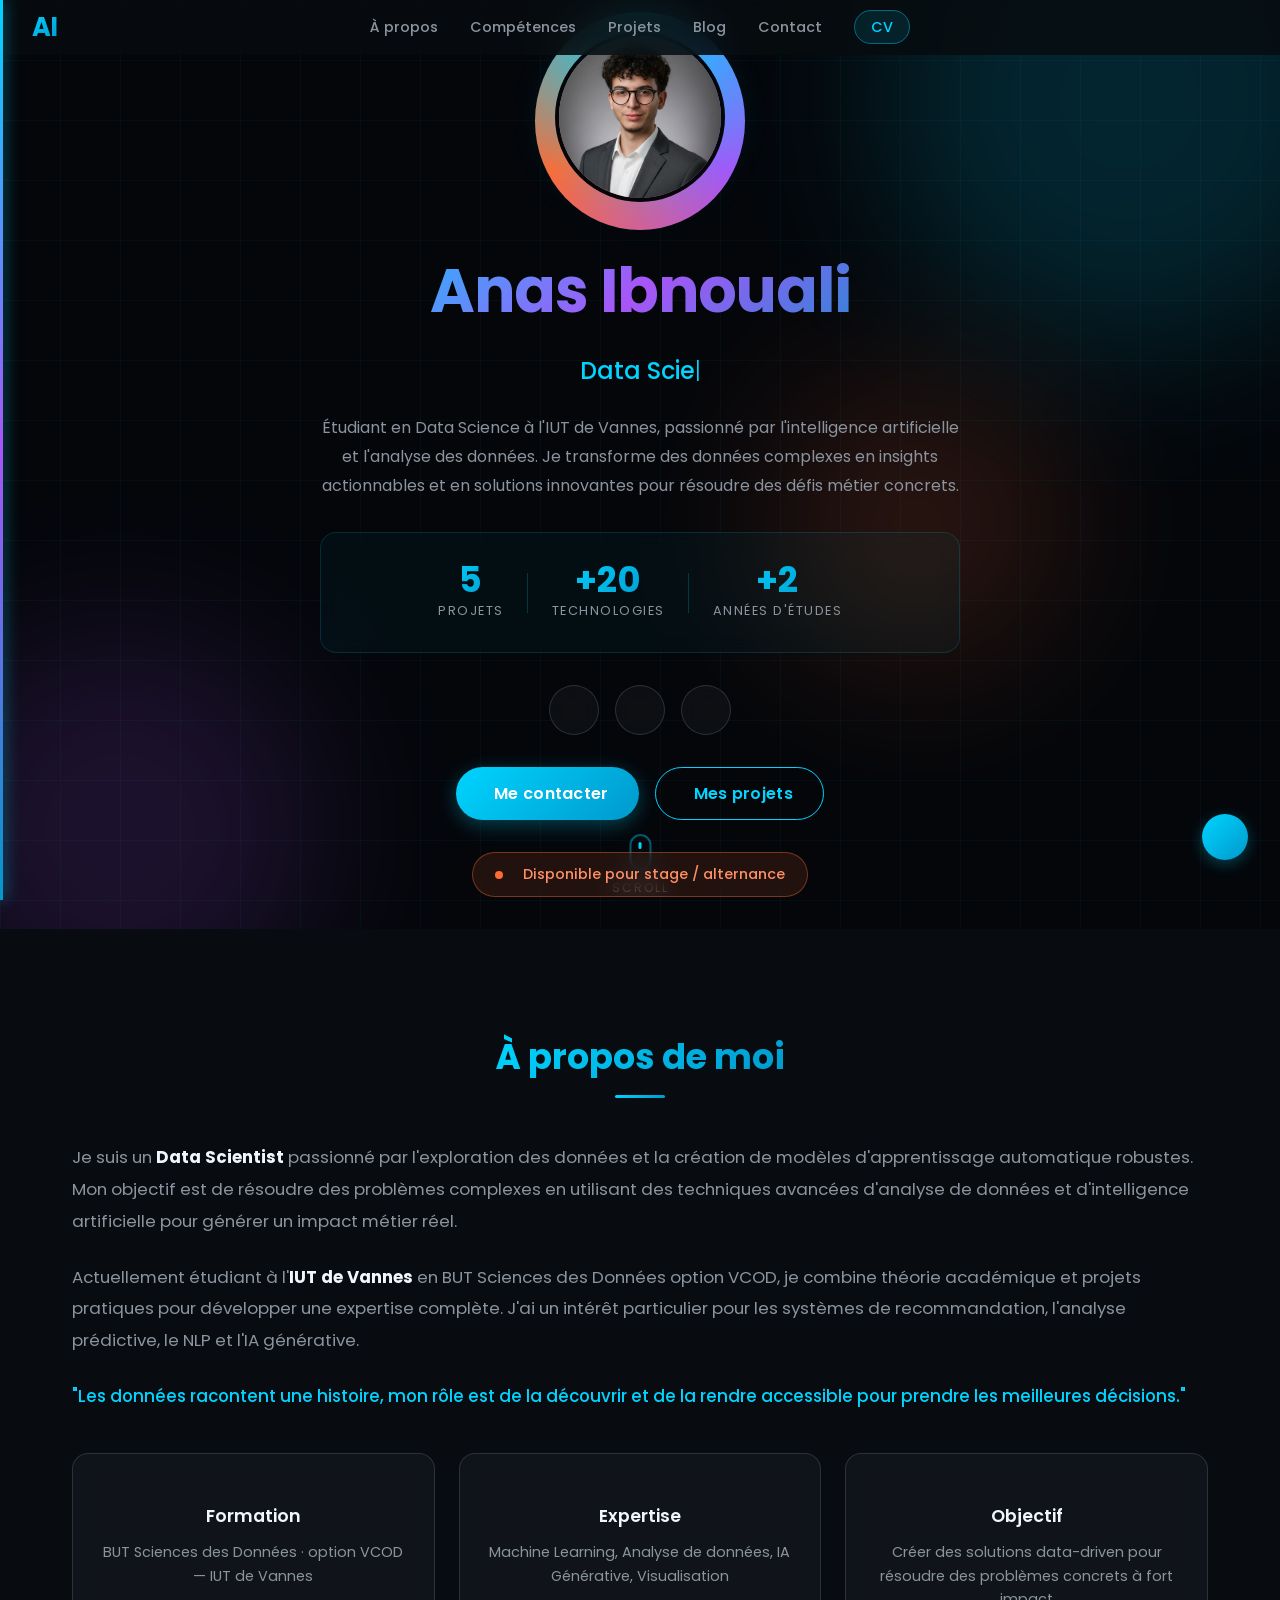
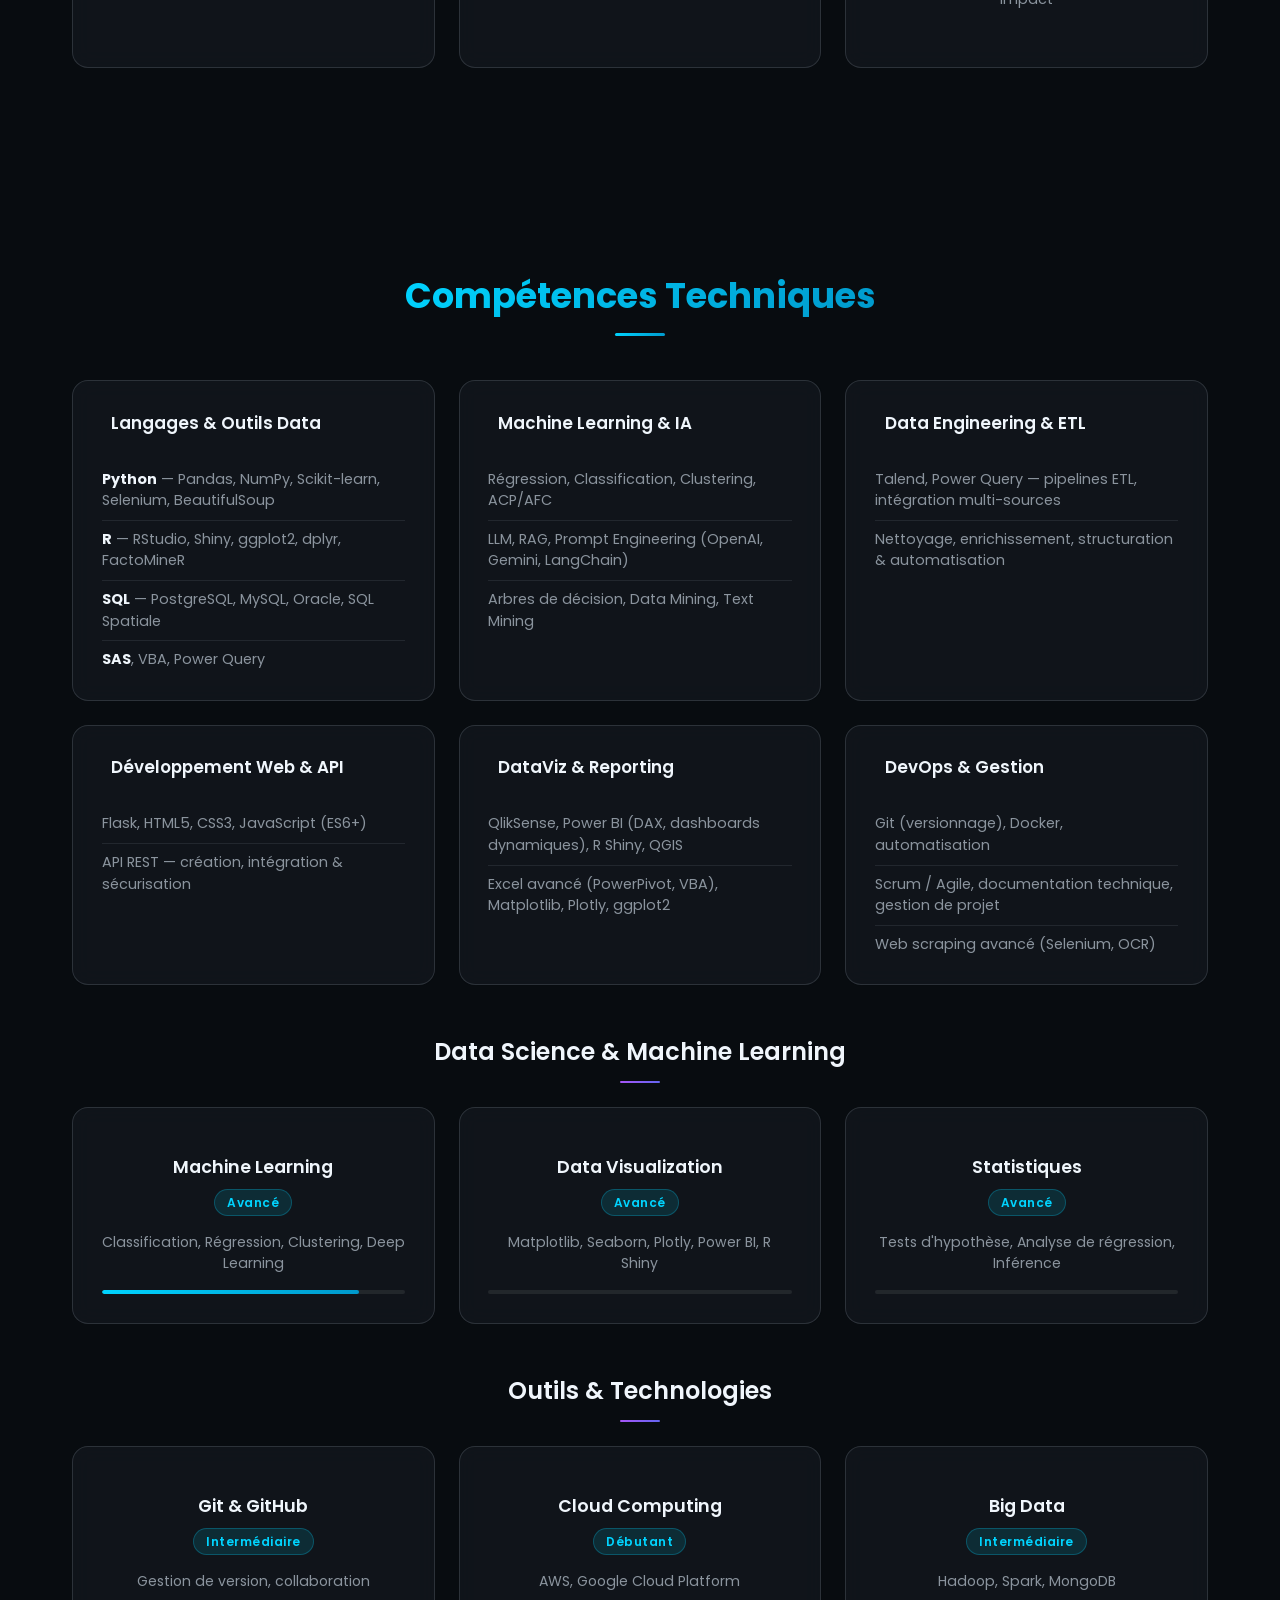
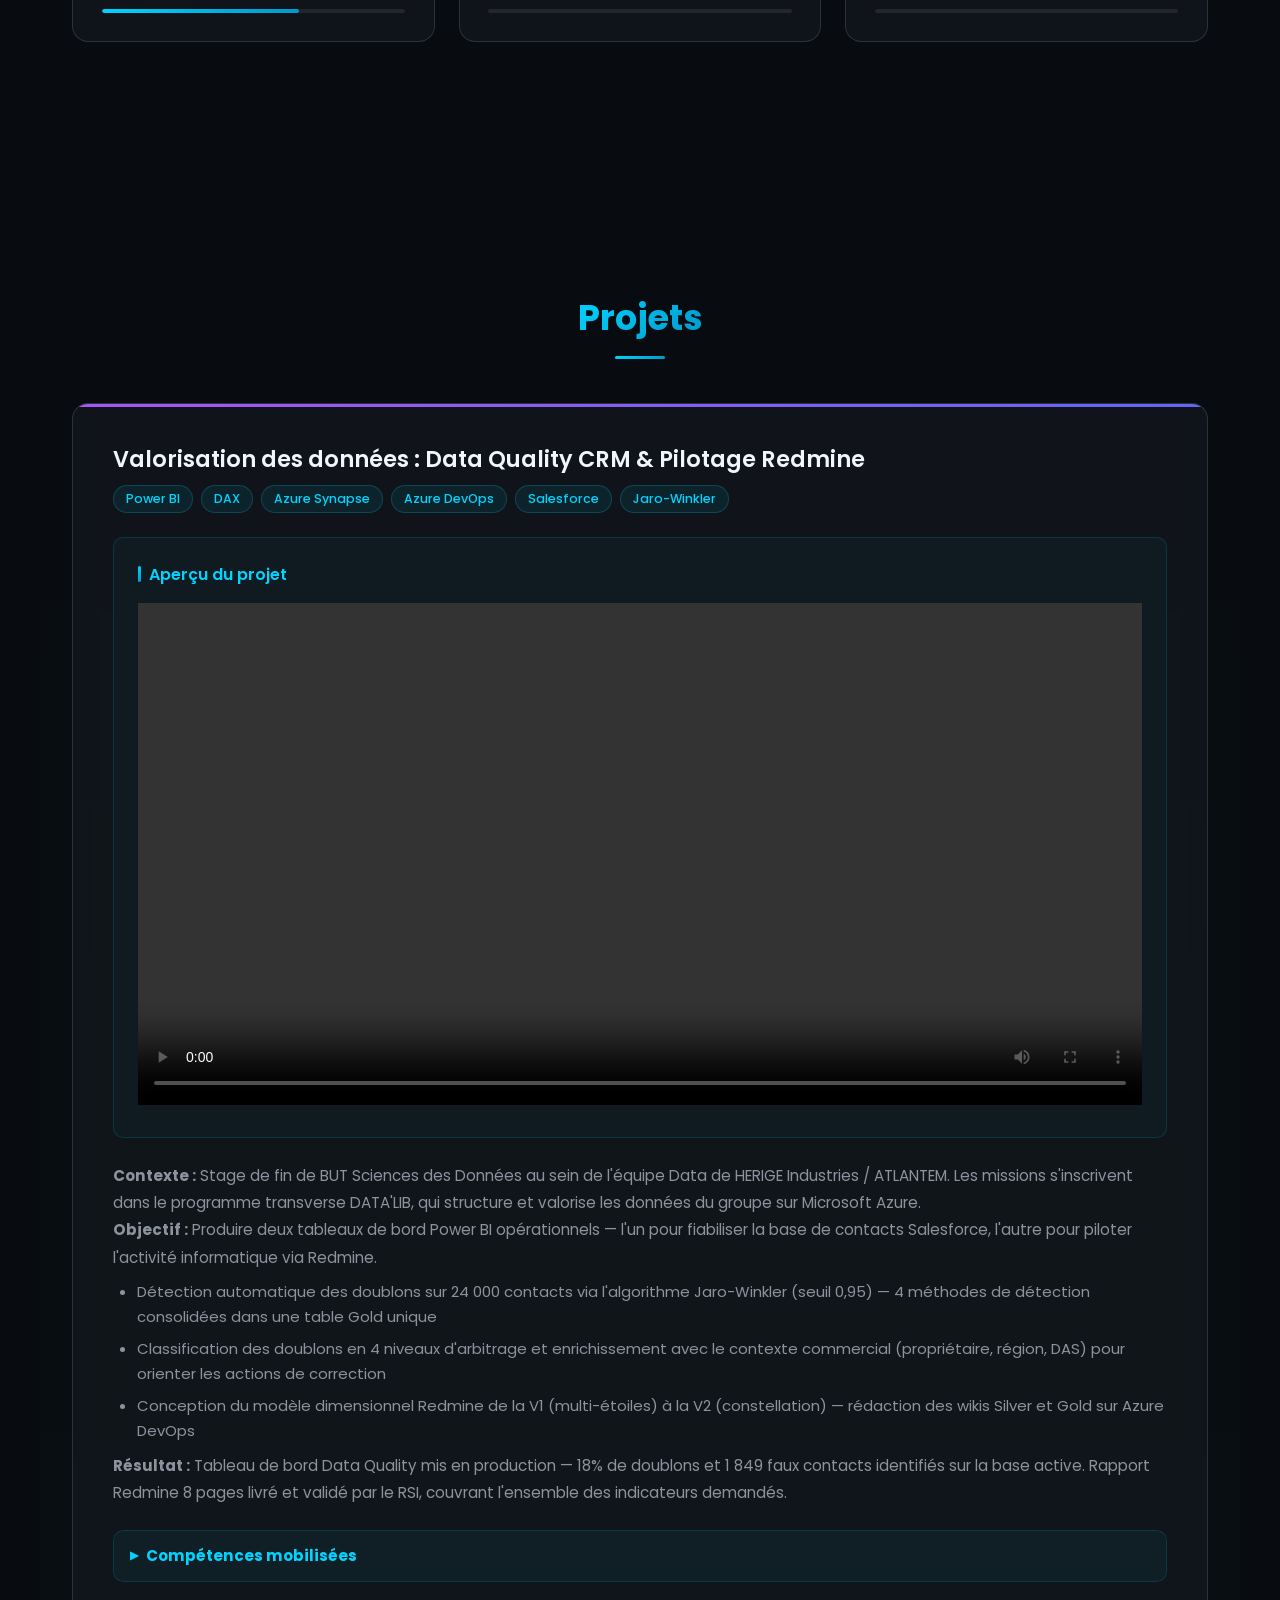
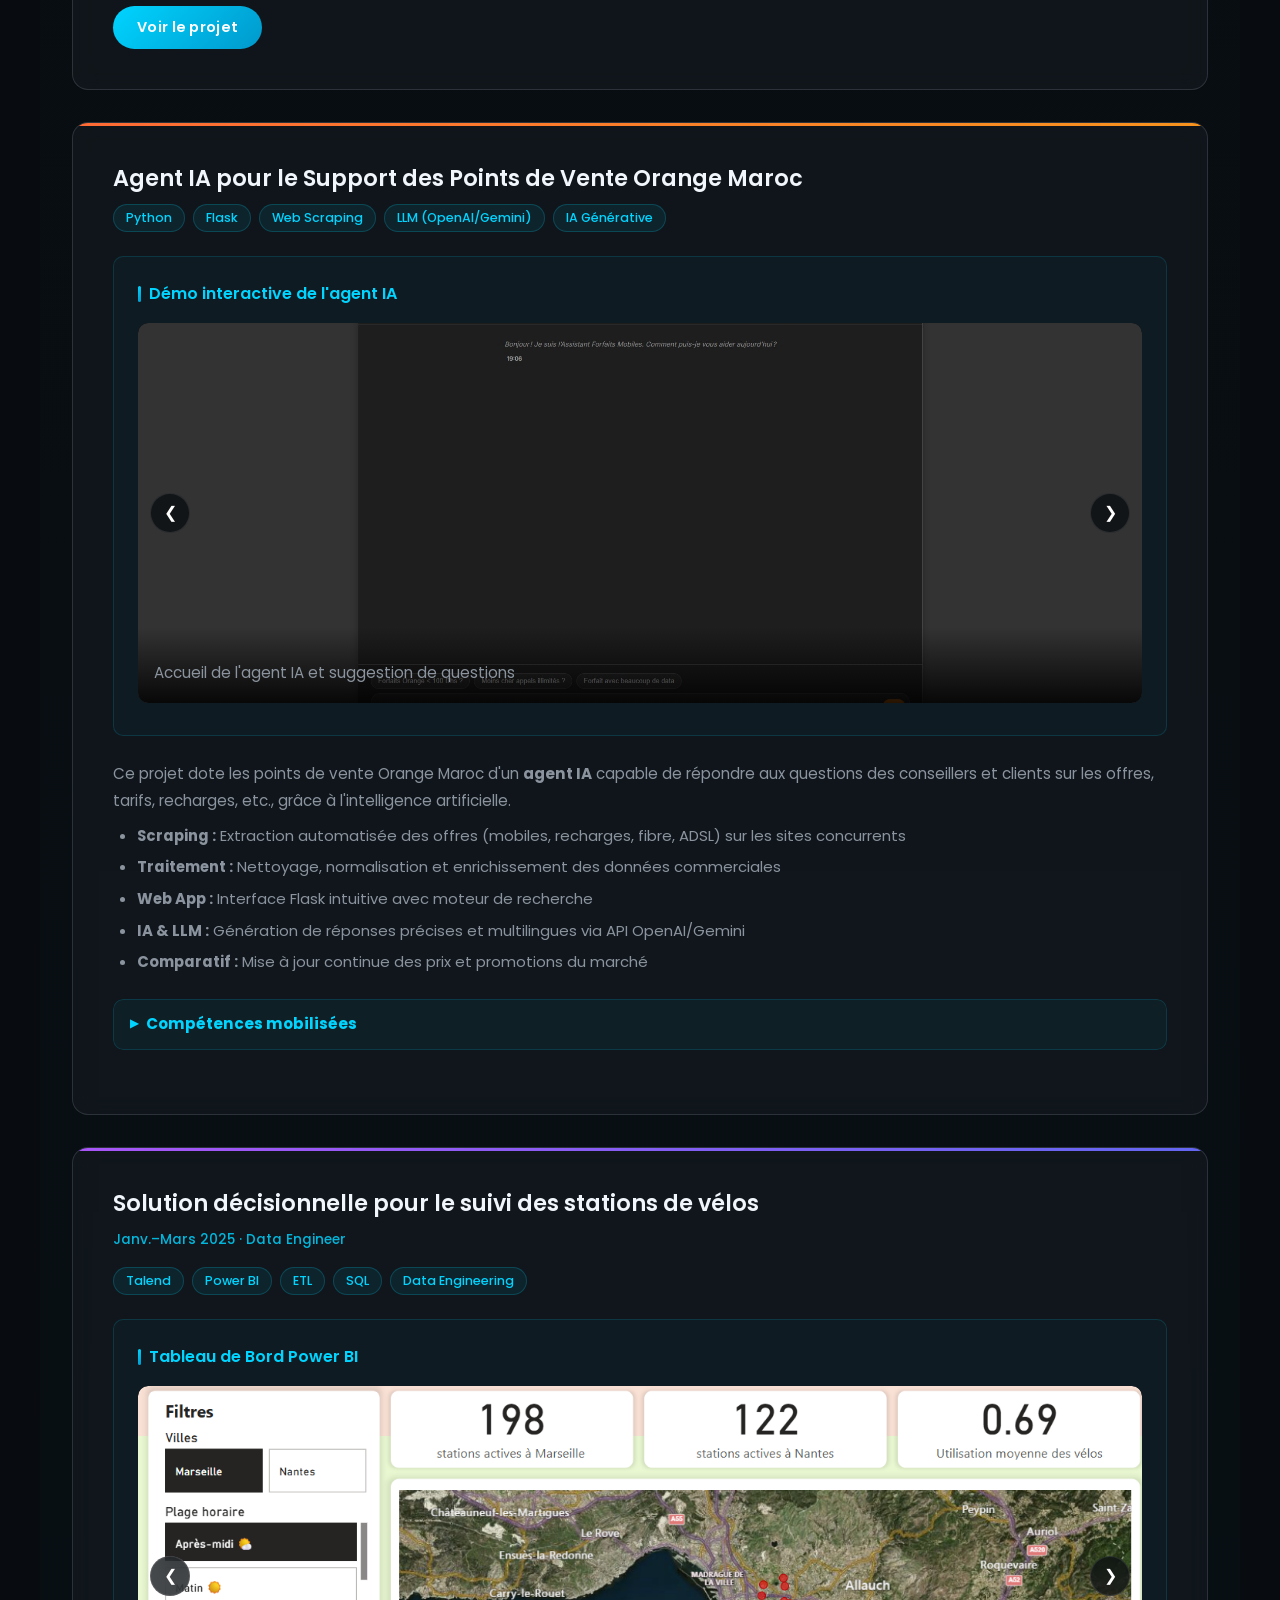
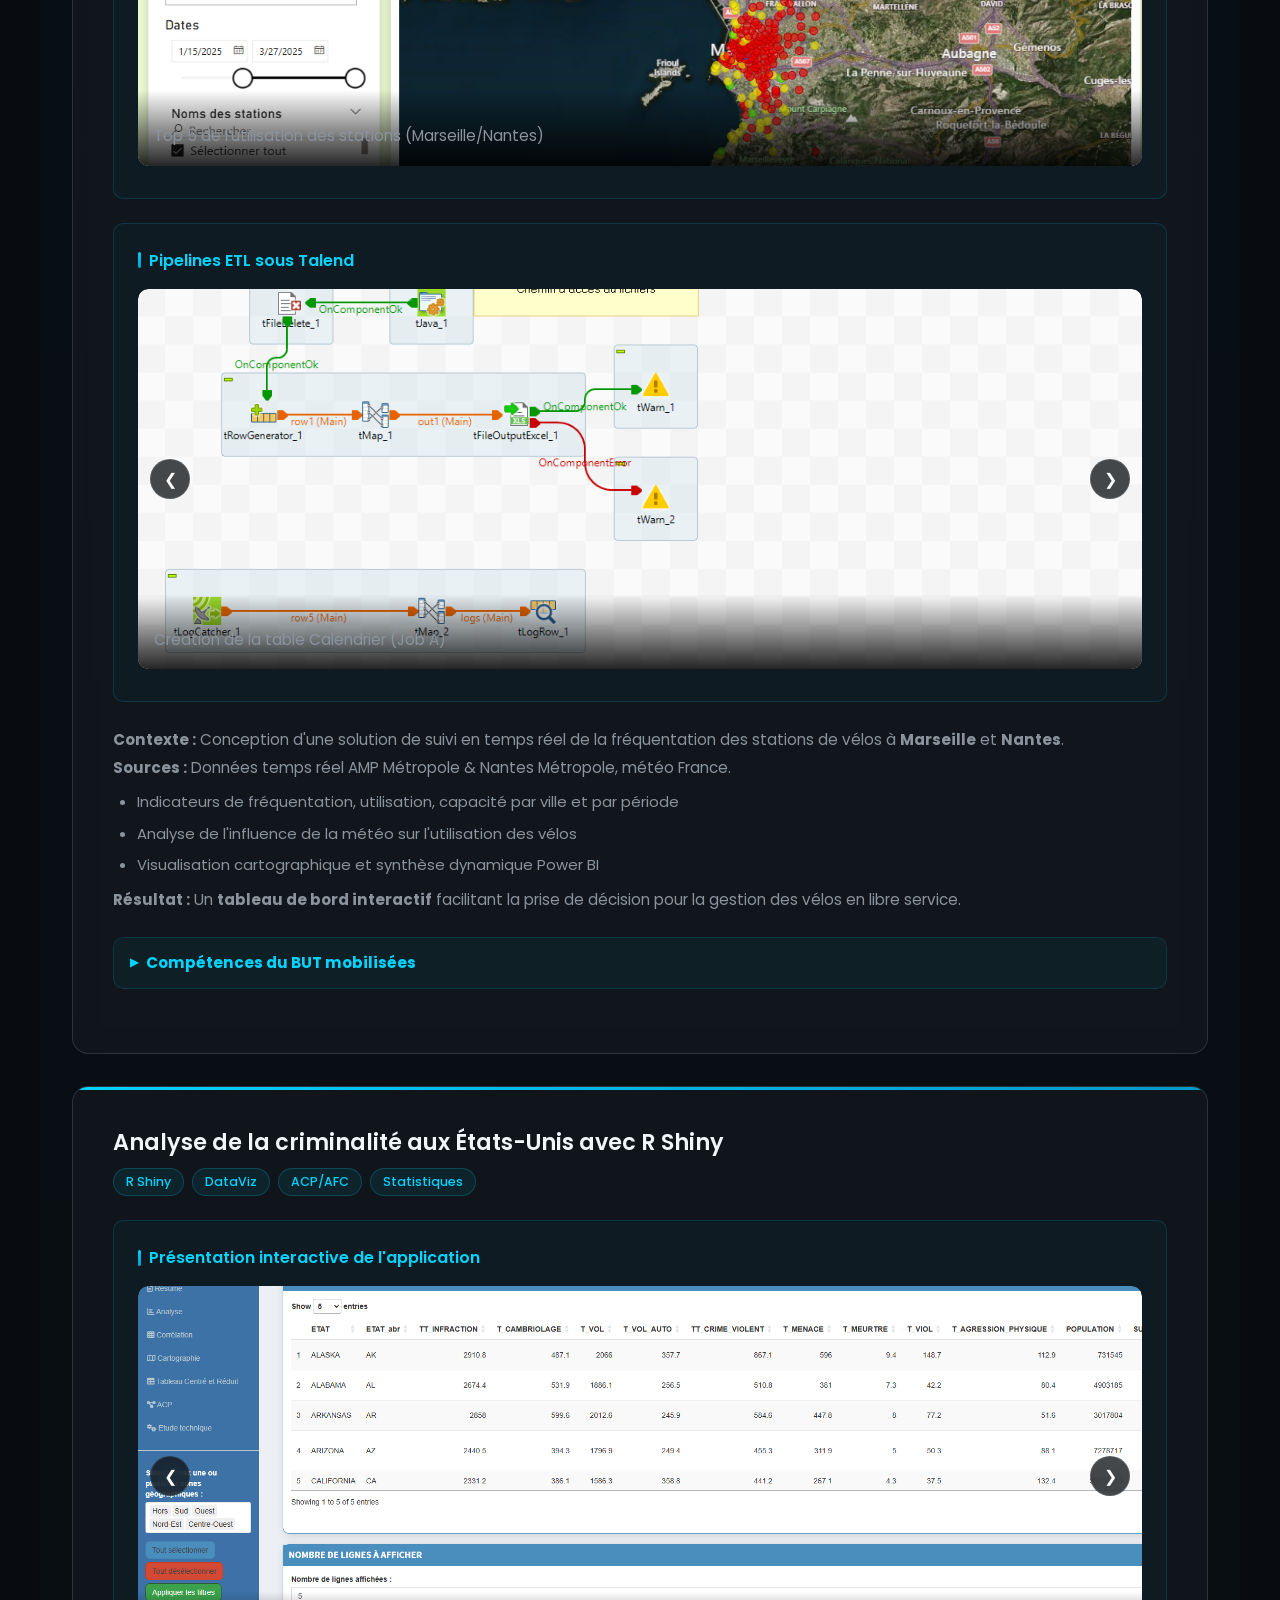
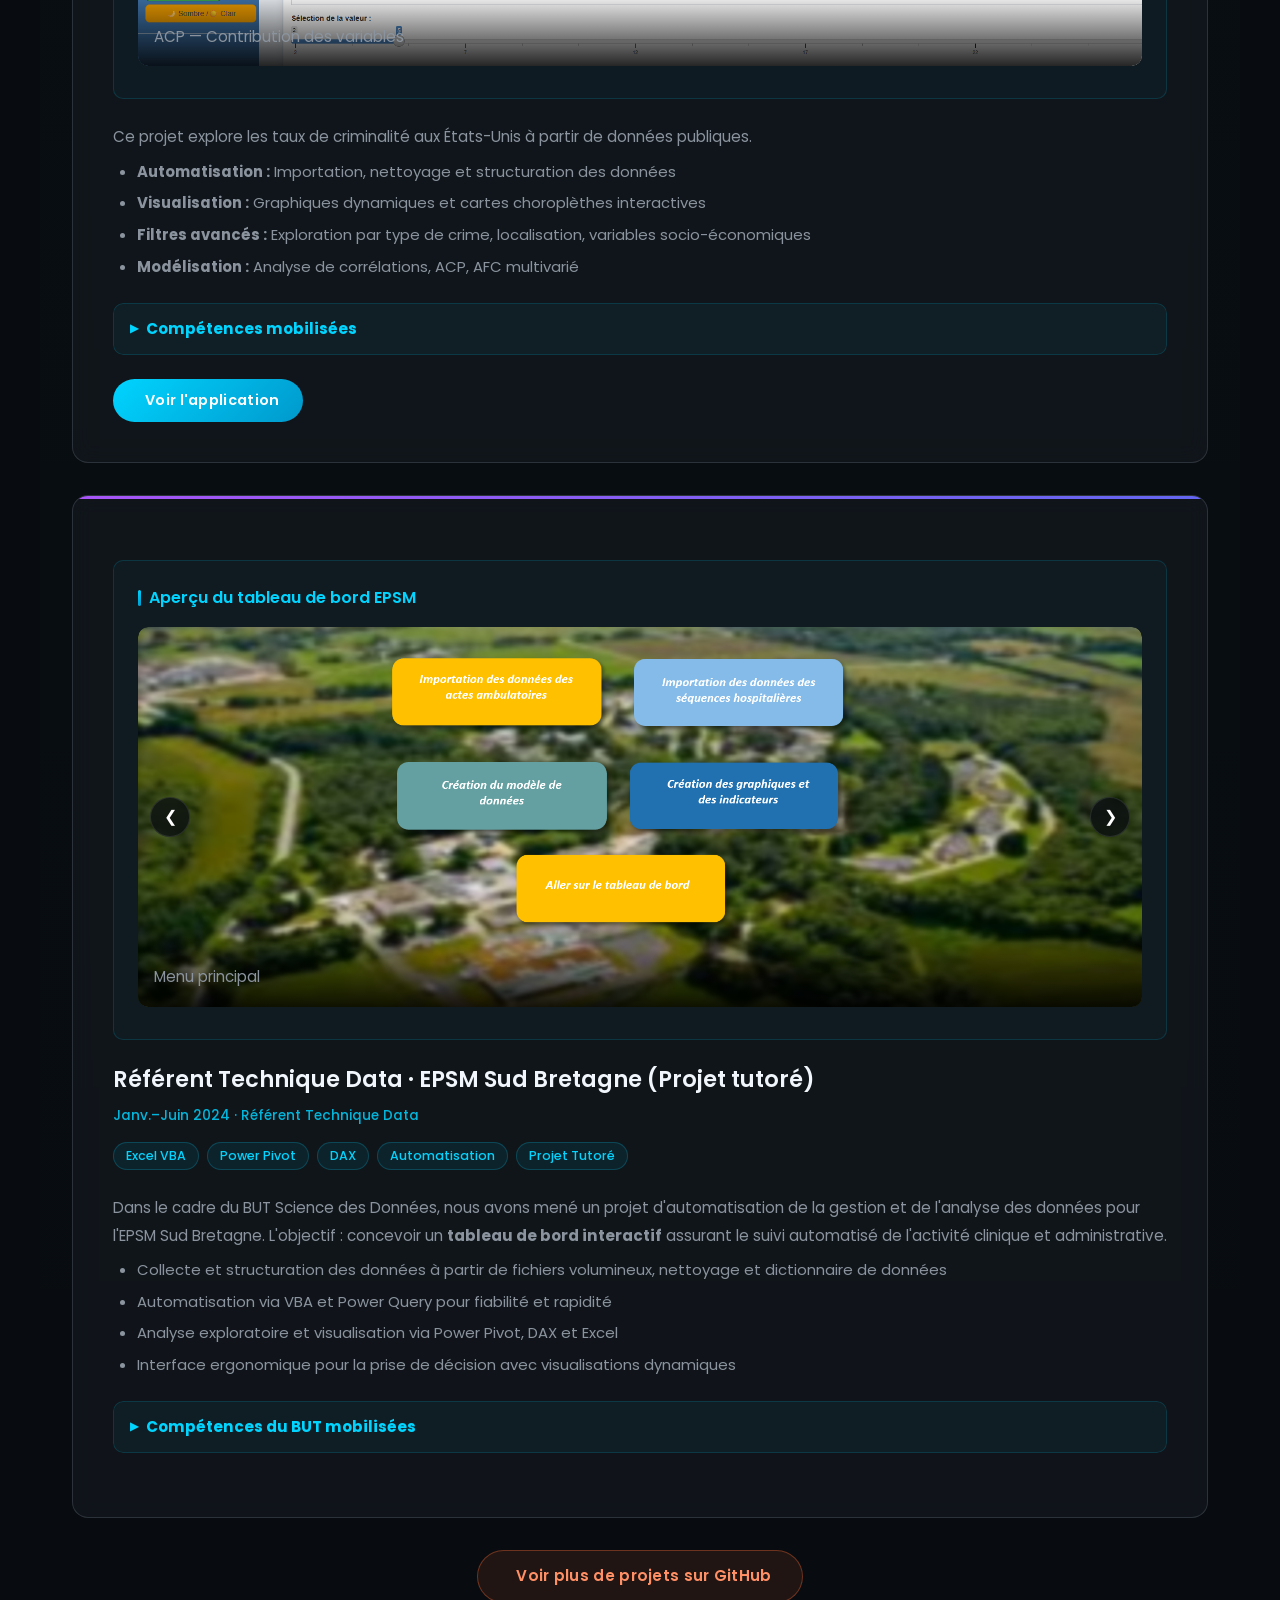
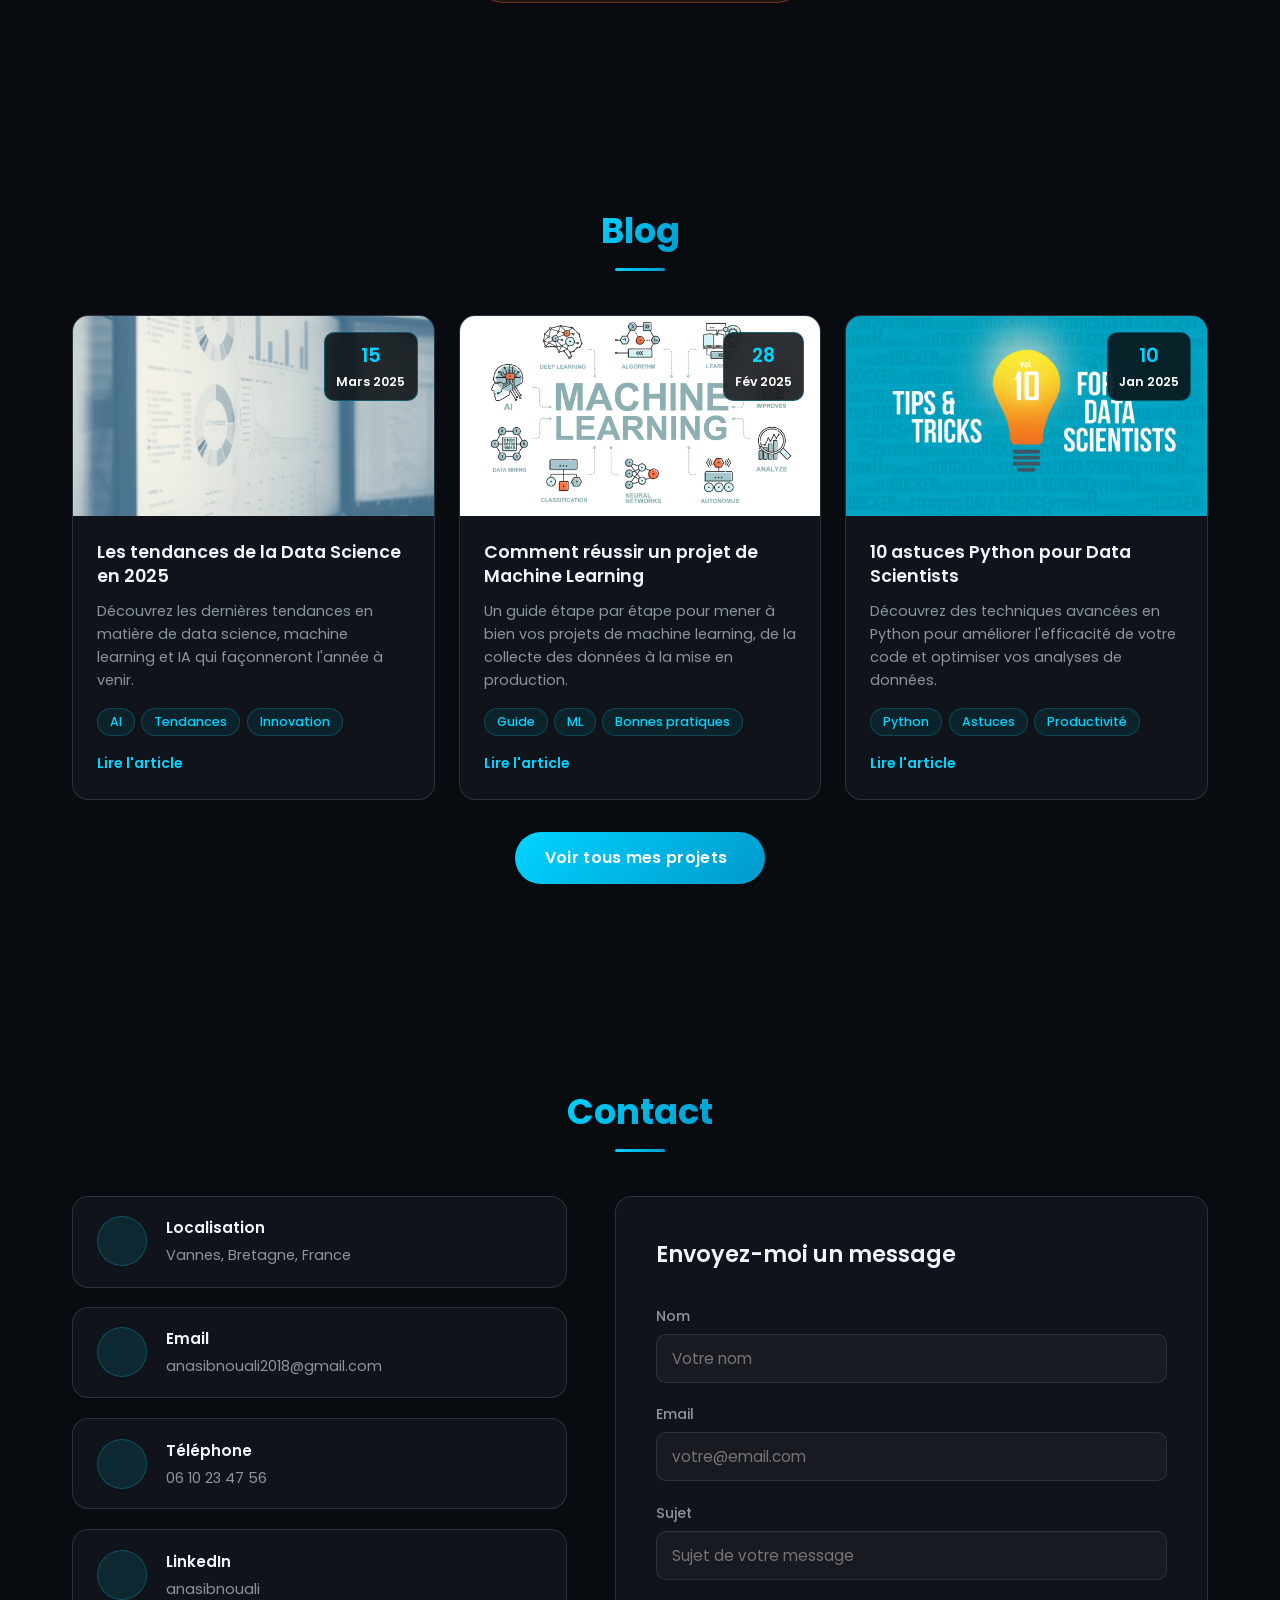
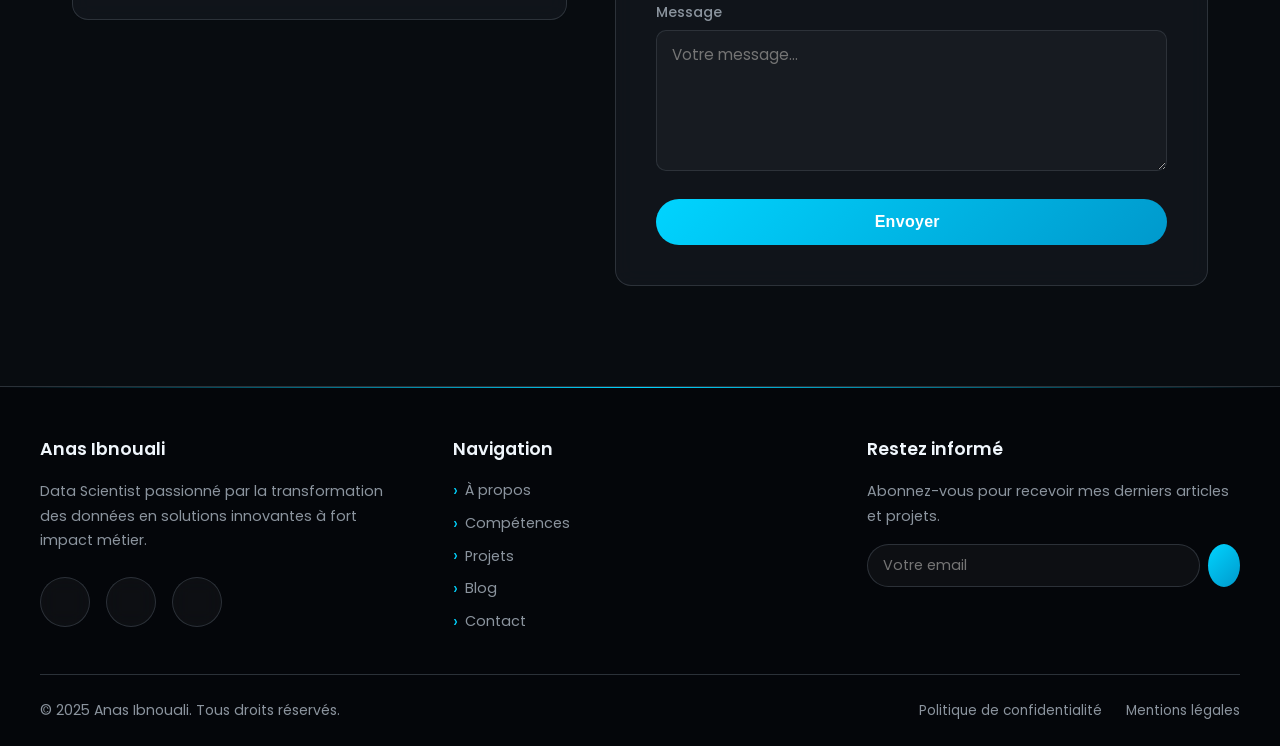
==== commit ea5cab41: "Remove 404.html" ====
--- a/Index.html
+++ b/Index.html
@@ -338,64 +338,6 @@
 		</div>
 	</div>
 
-        <!-- Projet 2 — Placeholder -->
-        <div class="project-card">
-            <div class="project-content">
-                <h3>Migration de données vers ou depuis un environnement NoSQL</h3>
-
-                <div class="project-tags">
-                    <span class="tag">MongoDB</span>
-                    <span class="tag">Neo4j</span>
-                    <span class="tag">Big Data</span>
-                </div>
-
-                <section class="rounded-block">
-                    <h4>Aperçu du projet</h4>
-                    <div class="image-slider">
-                        <button class="prev" aria-label="Précédent">❮</button>
-                        <div class="slides">
-                            <div class="slide" style="display:block;">
-                                <img src="Images/projet2-1.jpg" alt="[Description image 1]">
-                                <p>[Description de l'image 1]</p>
-                            </div>
-                            <div class="slide" style="display:none;">
-                                <img src="Images/projet2-2.jpg" alt="[Description image 2]">
-                                <p>[Description de l'image 2]</p>
-                            </div>
-                            <div class="slide" style="display:none;">
-                                <img src="Images/projet2-3.jpg" alt="[Description image 3]">
-                                <p>[Description de l'image 3]</p>
-                            </div>
-                        </div>
-                        <button class="next" aria-label="Suivant">❯</button>
-                    </div>
-                </section>
-
-                <p>
-                    <strong>Contexte :</strong> [Description du contexte du projet]<br>
-                    <strong>Défi :</strong> [Défi principal à relever]
-                </p>
-                <ul>
-                    <li>[Aspect technique 1]</li>
-                    <li>[Aspect technique 2]</li>
-                    <li>[Aspect technique 3]</li>
-                </ul>
-                <p><strong>Solution :</strong> [Solution développée et méthodologie]</p>
-
-                <details class="sae-details">
-                    <summary><b>Technologies et compétences</b></summary>
-                    <ul>
-                        <li>Bases de données NoSQL (MongoDB, Neo4j)</li>
-                        <li>Big Data — enjeux stockage et extraction</li>
-                        <li>Méthodes statistiques pour la Big Data</li>
-                        <li>Développement web (Flask, Streamlit, Dash)</li>
-                    </ul>
-                </details>
-                <div class="project-links">
-                    <a href="#" class="btn project-btn" target="_blank">Découvrir le projet</a>
-                </div>
-            </div>
-        </div>
 
         <!-- Projet 3 — Agent IA Orange Maroc -->
         <div class="project-card">
